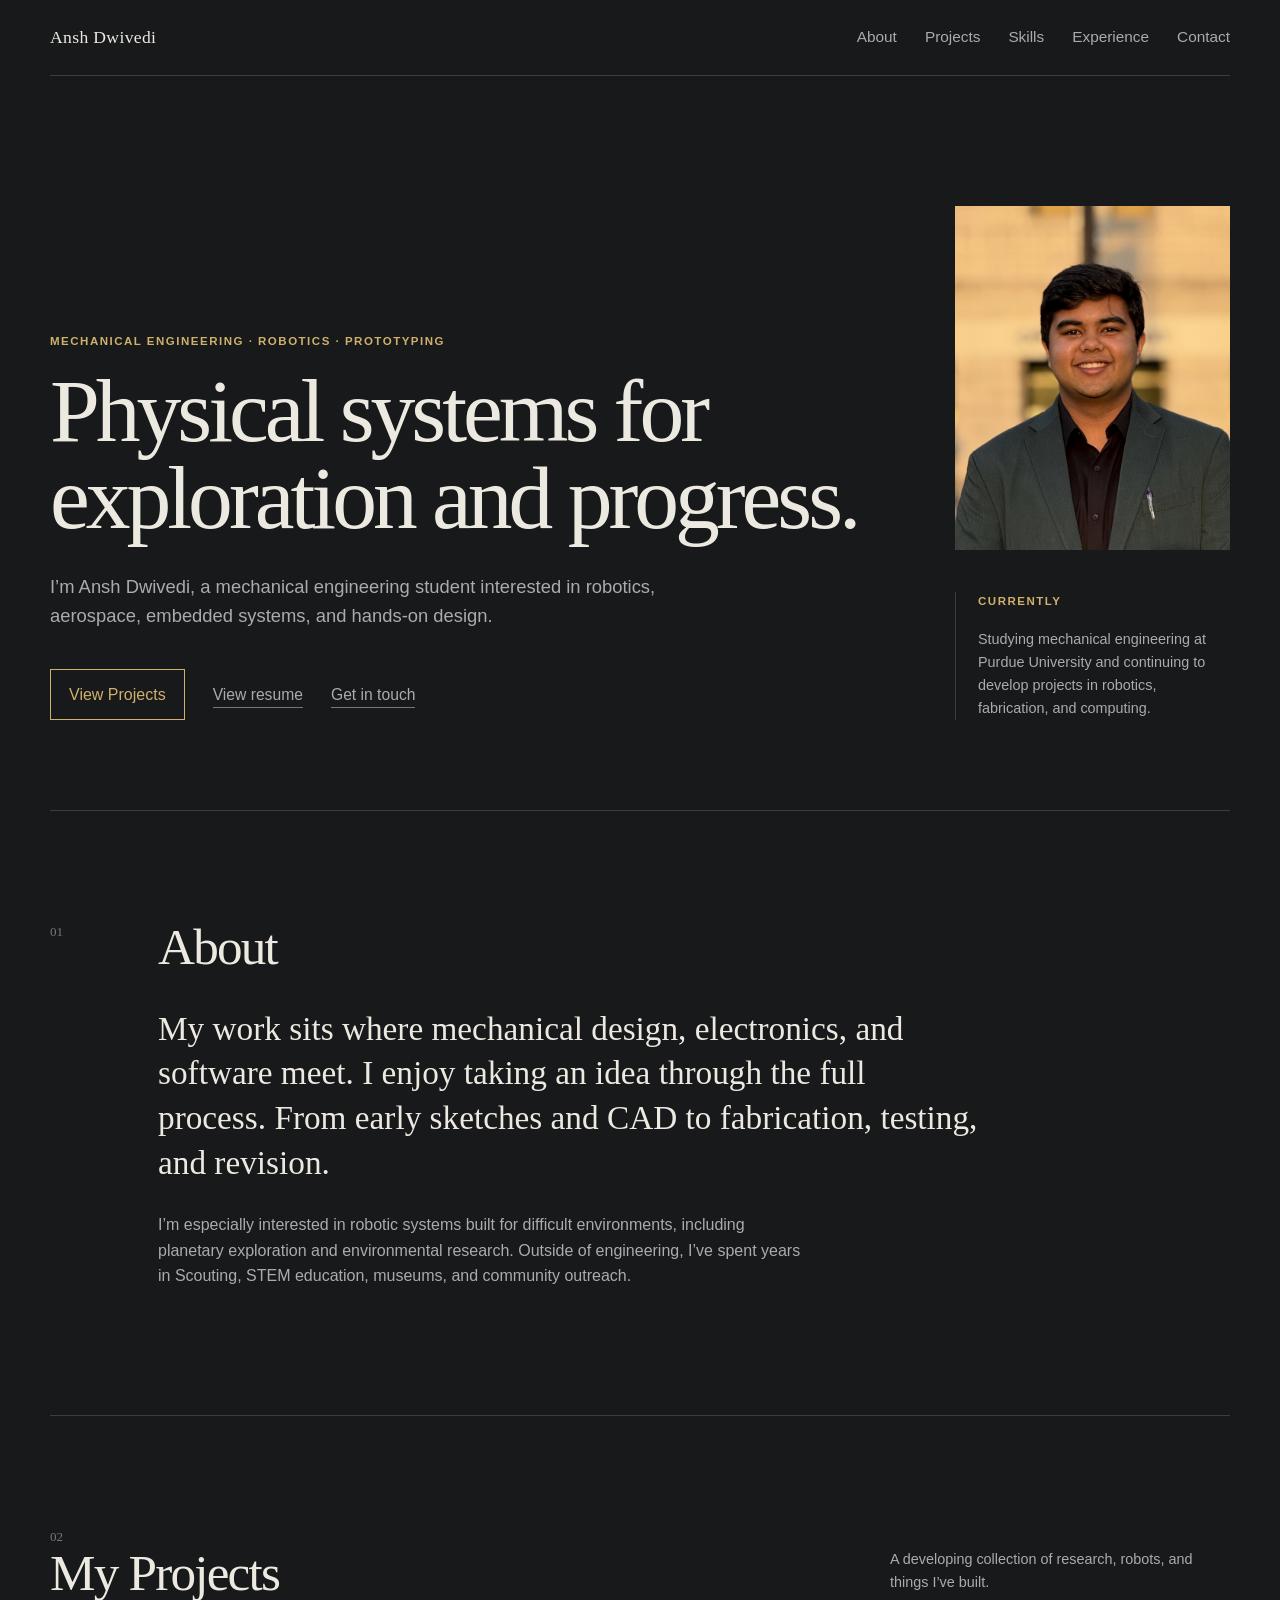
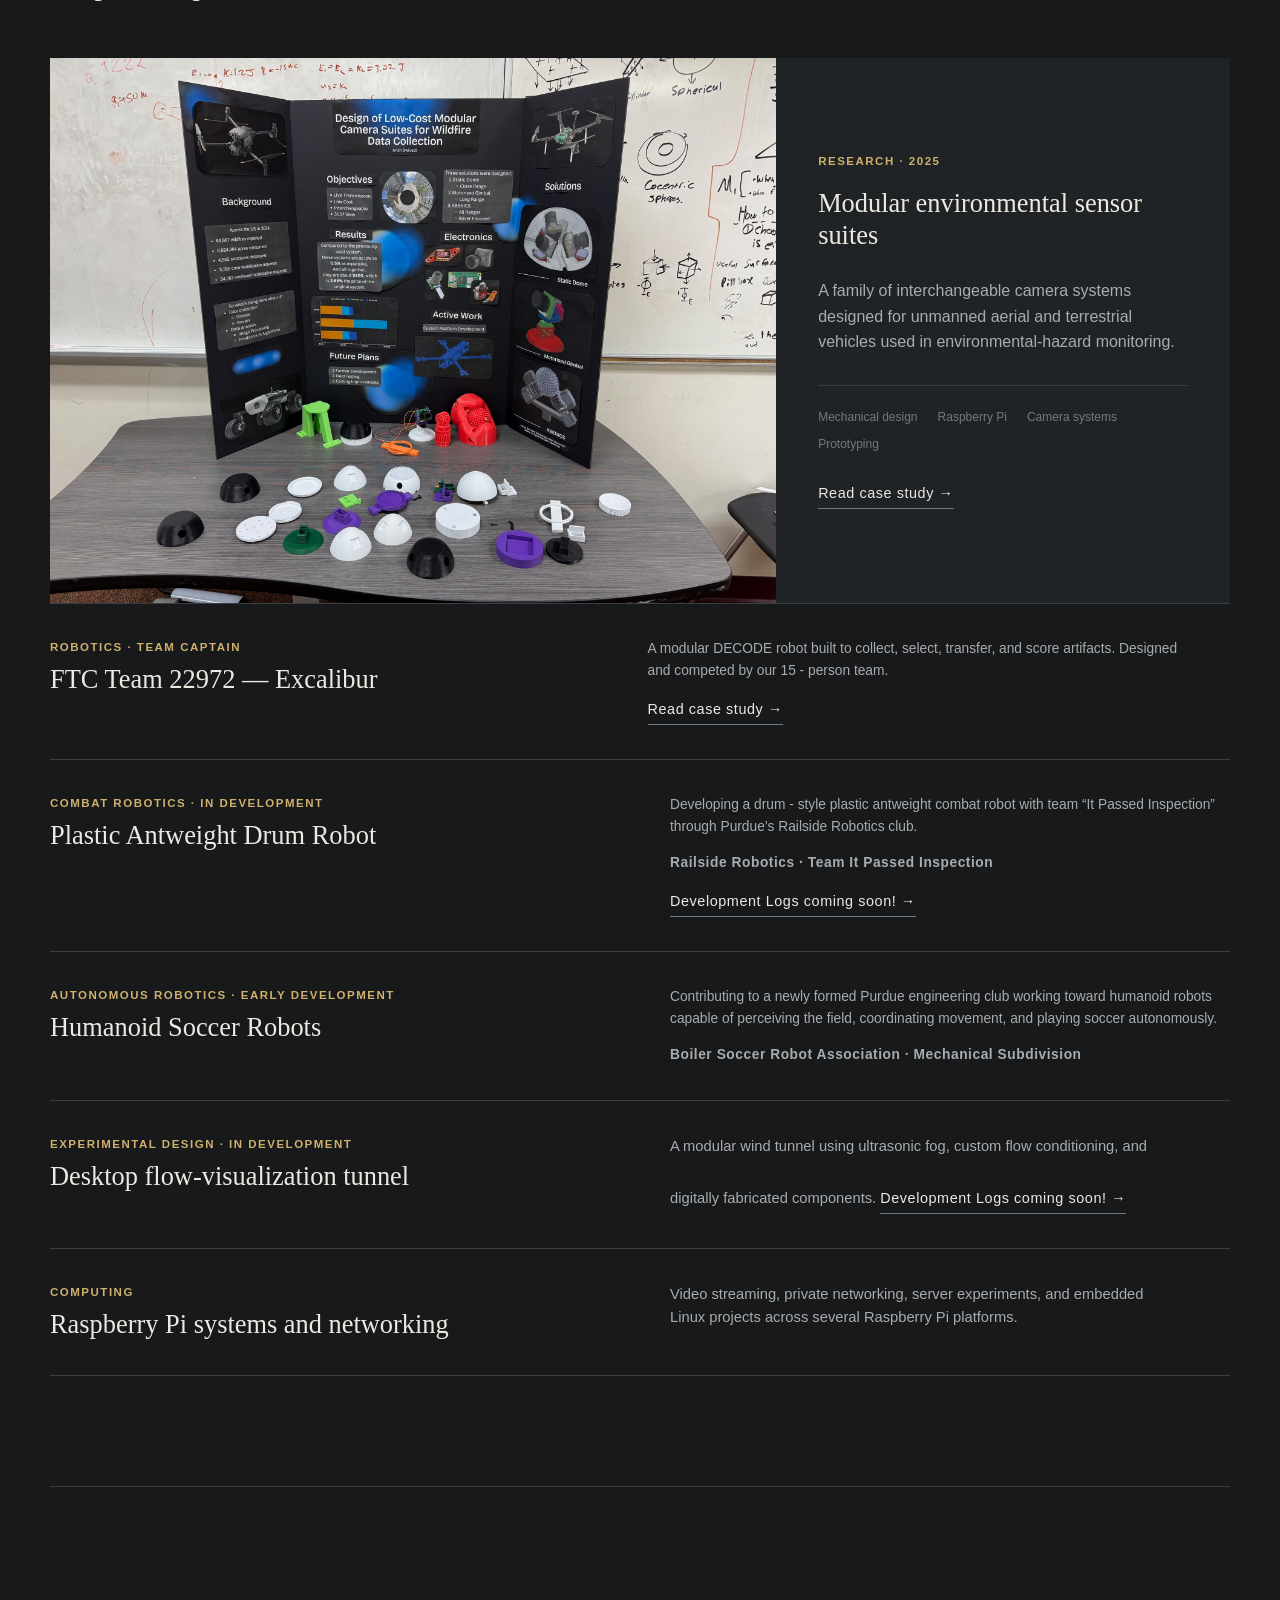
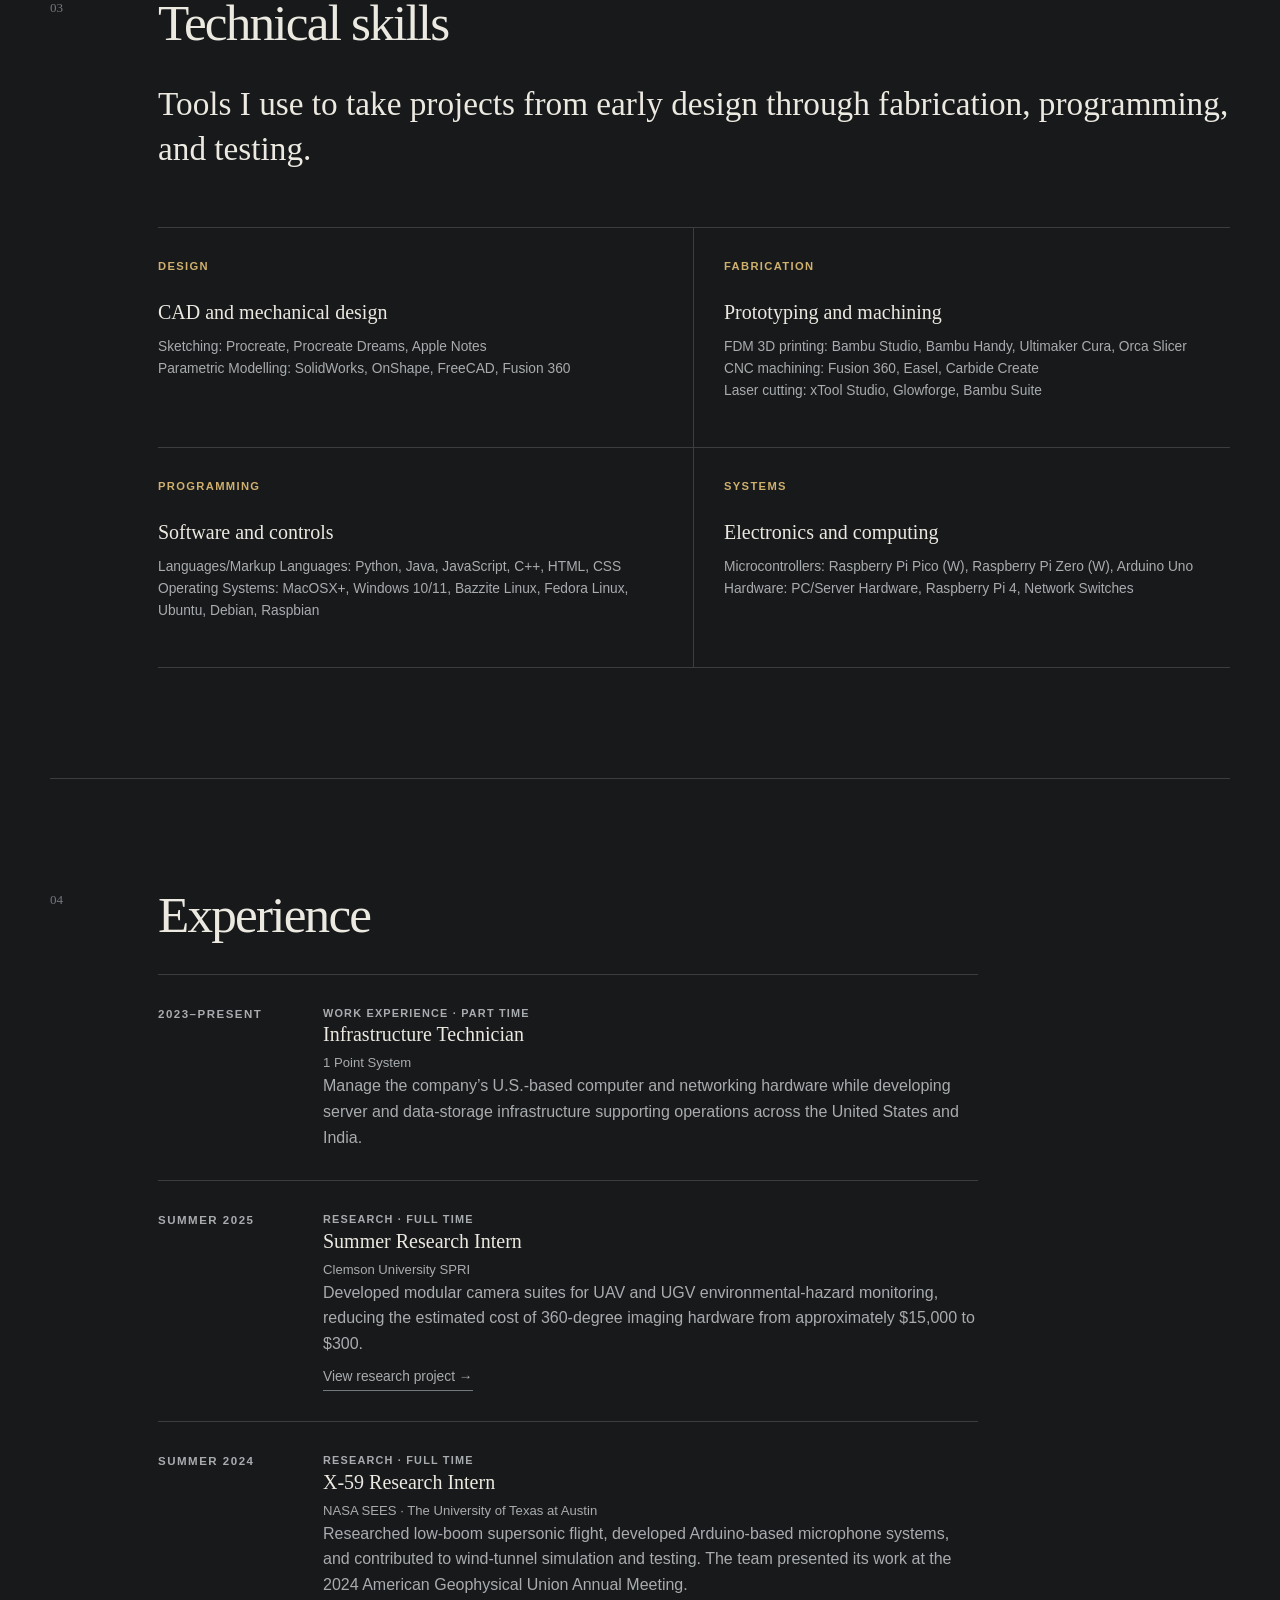
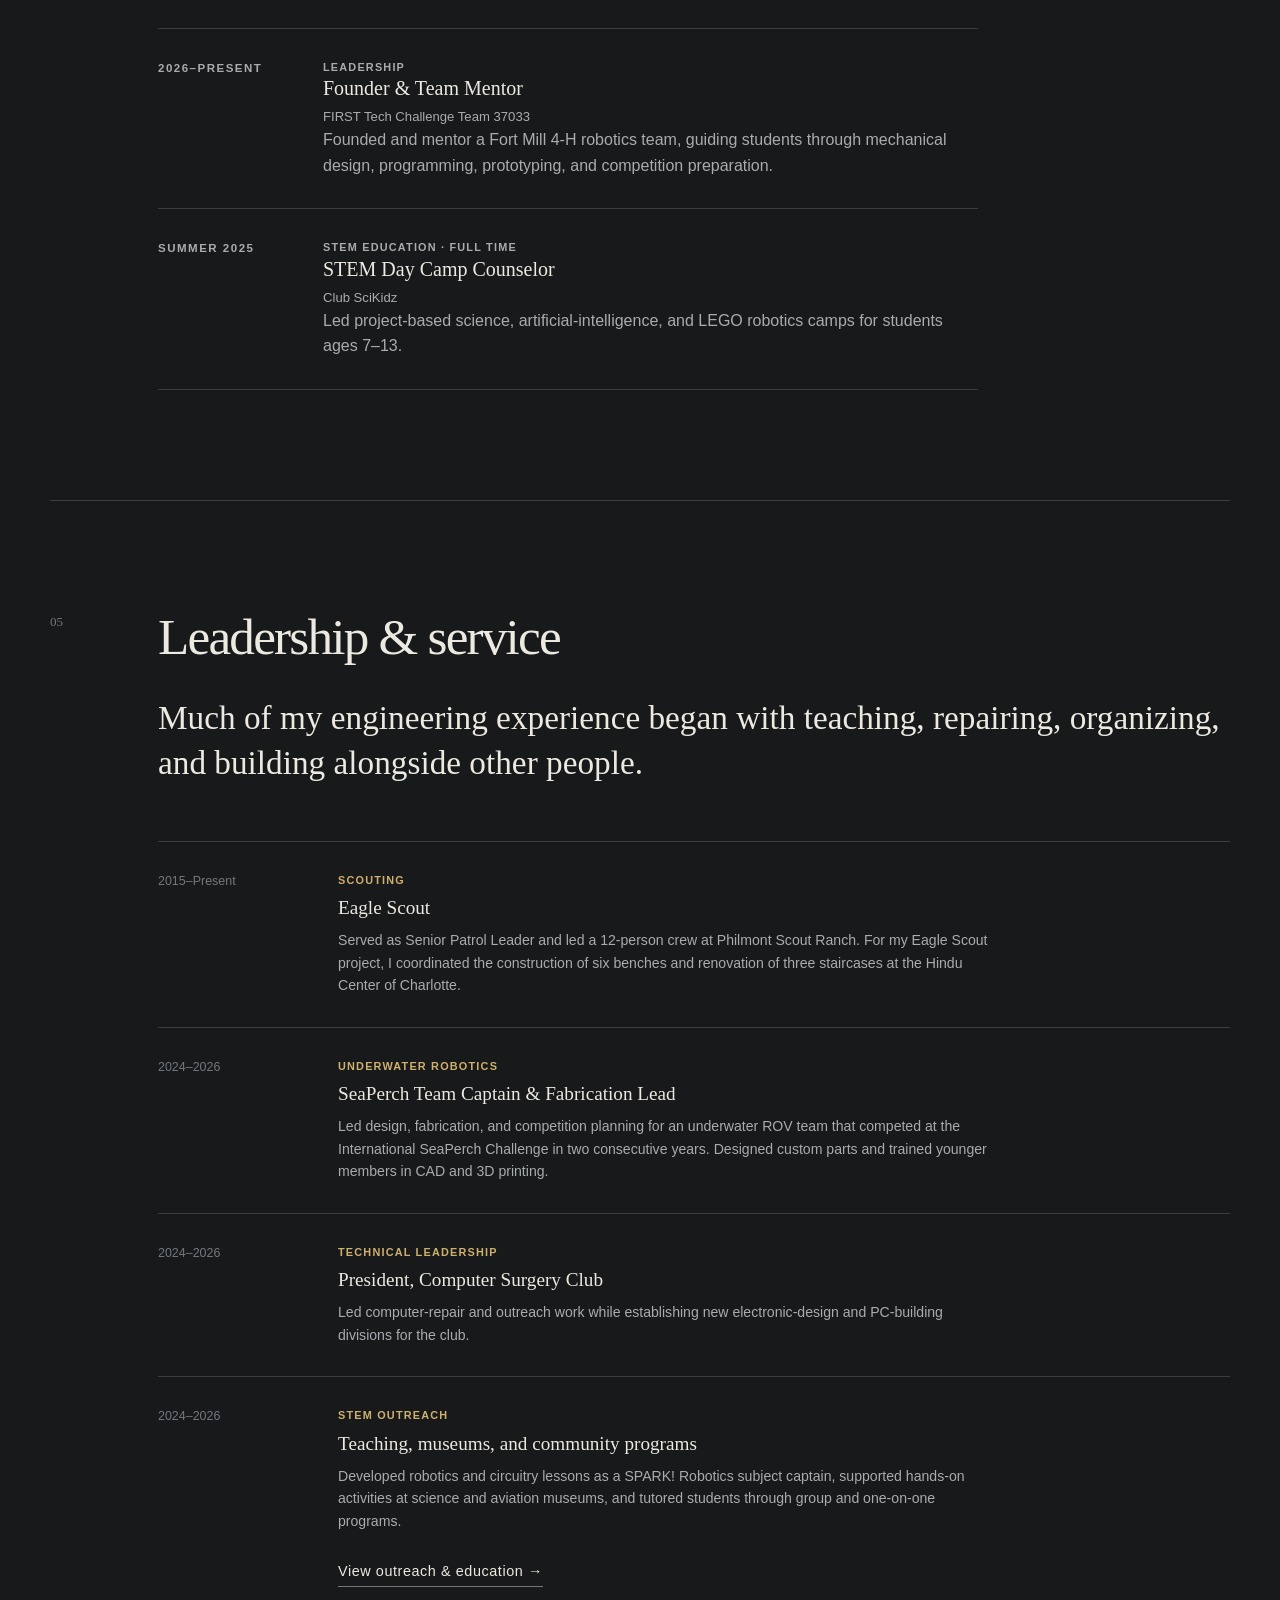
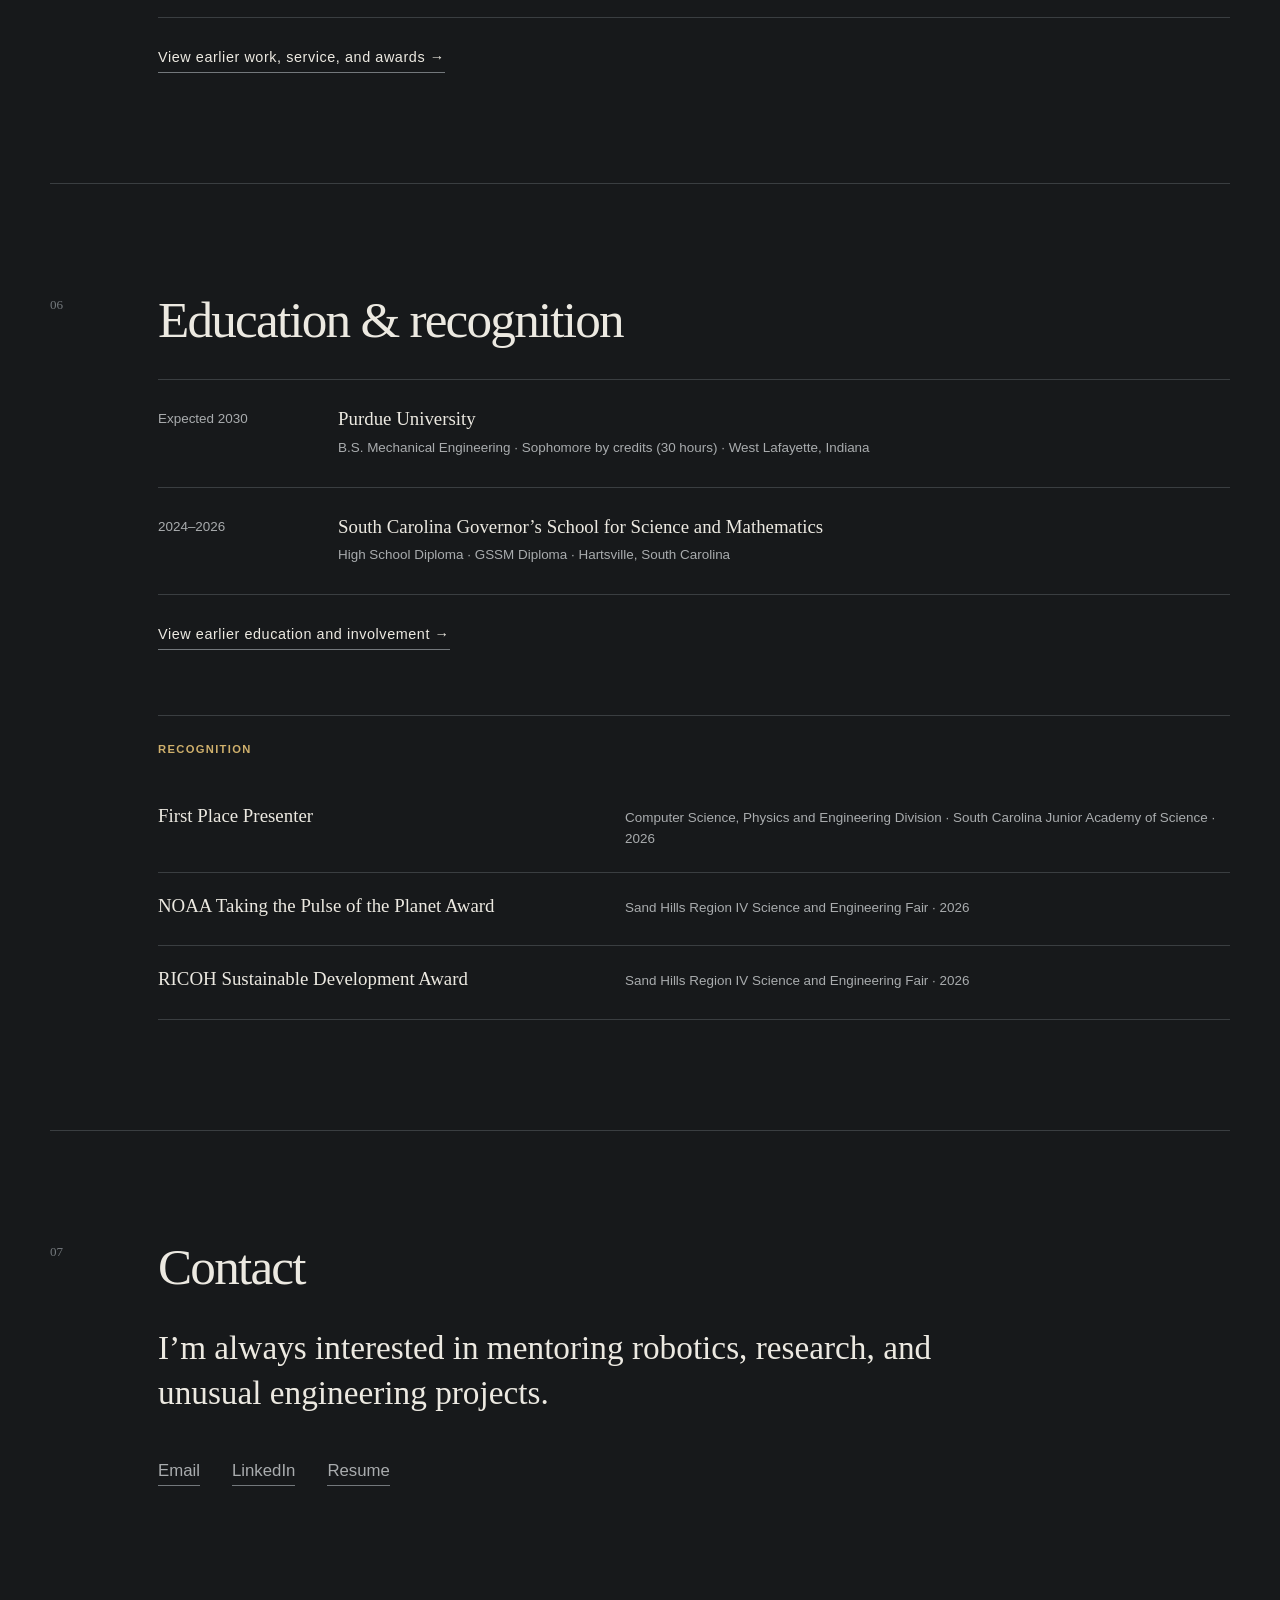
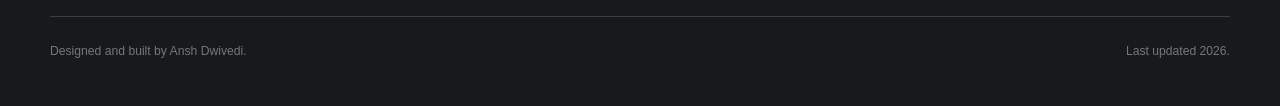
==== index.html @ de00c58b "main page cleaning up edits" ====
<!DOCTYPE html>
<html lang="en">
<head>
  <link rel="canonical" href="https://dwivedi.studio/">
  <meta charset="UTF-8">
  <meta name="viewport" content="width=device-width, initial-scale=1.0">

  <meta
    name="description"
    content="The engineering portfolio of Ansh Dwivedi, featuring work in robotics, aerospace, prototyping, and embedded systems."
  >

  <title>Ansh Dwivedi | Engineering Portfolio</title>
  <meta name="theme-color" content="#17191b">
<meta name="color-scheme" content="dark">

<link rel="icon" href="assets/icons/favicon.svg" type="image/svg+xml">

<meta property="og:type" content="website">
<meta property="og:title" content="Ansh Dwivedi | Engineering Portfolio">
<meta
  property="og:description"
  content="Mechanical engineering, robotics, research, and hands-on design."
>
<meta property="og:url" content="https://dwivedi.studio/">
<meta property="og:site_name" content="Ansh Dwivedi">
<meta name="twitter:card" content="summary_large_image">
<meta
  property="og:image"
  content="https://dwivedi.studio/assets/images/social-preview.jpg"
>
<meta property="og:image:type" content="image/jpeg">
<meta property="og:image:width" content="1200">
<meta property="og:image:height" content="630">
<meta
  property="og:image:alt"
  content="Ansh Dwivedi engineering portfolio"
>

<meta
  name="twitter:image"
  content="https://dwivedi.studio/assets/images/social-preview.jpg"
>

<meta name="twitter:card" content="summary_large_image">
<meta name="twitter:title" content="Ansh Dwivedi | Engineering Portfolio">
<meta
  name="twitter:description"
  content="Mechanical engineering, robotics, research, and hands-on design."
>

  <link rel="stylesheet" href="style.css">
</head>

<body>
  <header class="site-header">
    <a class="site-name" href="#top">Ansh Dwivedi</a>
<button
  class="menu-toggle"
  type="button"
  aria-expanded="false"
  aria-controls="site-navigation"
>
  <span>Menu</span>
  <span class="menu-symbol" aria-hidden="true">+</span>
</button>
    <nav id="site-navigation" aria-label="Main navigation">
      <a href="#about">About</a>
      <a href="#projects">Projects</a>
<a href="#skills">Skills</a>
<a href="#experience">Experience</a>
      <a href="#contact">Contact</a>
    </nav>
  </header>

  <main id="top">
    <section class="intro">
      <div class="intro-text">
        <p class="eyebrow">Mechanical engineering · Robotics · Prototyping</p>

        <h1>Physical systems for exploration and progress.</h1>

        <p class="intro-summary">
          I’m Ansh Dwivedi, a mechanical engineering student interested in
          robotics, aerospace, embedded systems, and hands-on design.
        </p>

        <div class="intro-links">
  <a class="primary-link" href="#projects">View Projects</a>

  <a
    class="text-link"
    href="assets/documents/Ansh-Dwivedi-Resume.pdf"
    target="_blank"
    rel="noopener noreferrer"
  >
    View resume
  </a>

  <a class="text-link" href="#contact">Get in touch</a>
</div>
</div>

      <div class="intro-side">
  <figure class="profile-photo">
    <img
      src="assets/images/profile-photo.jpg"
      alt="Portrait of Ansh Dwivedi"
    >
  </figure>

  <aside class="currently">
    <p class="section-label">Currently</p>
    <p>
      Studying mechanical engineering at Purdue University and continuing
      to develop projects in robotics, fabrication, and computing.
    </p>
  </aside>
</div>
    </section>

    <section class="about section" id="about">
      <p class="section-number">01</p>

      <div class="section-content">
        <h2>About</h2>

        <p class="large-copy">
          My work sits where mechanical design, electronics, and software meet.
          I enjoy taking an idea through the full process. From early sketches
          and CAD to fabrication, testing, and revision.
        </p>

        <p>
          I’m especially interested in robotic systems built for difficult
          environments, including planetary exploration and environmental
          research. Outside of engineering, I’ve spent years in Scouting,
          STEM education, museums, and community outreach.
        </p>
      </div>
    </section>

    <section class="projects section" id="projects">
      <div class="section-heading">
        <div>
          <p class="section-number">02</p>
          <h2>My Projects</h2>
        </div>

        <p>A developing collection of research, robots, and things I’ve built.</p>
      </div>

      <article class="project project-featured">
        <a
  class="project-image"
  href="projects/sensor-suite.html"
  aria-label="Read about the modular environmental sensor suites project"
>
  <img
    src="assets/images/sensor-suite/sensor-suite-cover.jpg"
    alt="Modular environmental camera systems developed for drone and rover platforms"
  >
</a>

        <div class="project-details">
          <p class="project-year">Research · 2025</p>
          <h3>
  <a class="project-title-link" href="projects/sensor-suite.html">
    Modular environmental sensor suites
  </a>
</h3>

          <p>
            A family of interchangeable camera systems designed for unmanned
            aerial and terrestrial vehicles used in environmental-hazard
            monitoring.
          </p>

          <ul class="project-tags" aria-label="Project disciplines">
            <li>Mechanical design</li>
            <li>Raspberry Pi</li>
            <li>Camera systems</li>
            <li>Prototyping</li>
          </ul>
          <a class="case-study-link" href="projects/sensor-suite.html">
  Read case study →
</a>
        </div>
      </article>

      <div class="project-list">
        <a class="project-row project-row-link" href="projects/ftc-excalibur.html">
  <div>
    <p class="project-year">Robotics · Team captain</p>
    <h3>FTC Team 22972 — Excalibur</h3>
  </div>

  <div class="project-row-summary">
  <p>
    A modular DECODE robot built to collect, select, transfer, and score
    artifacts. Designed and competed by our 15 - person team.
  </p>

  <span class="case-study-link">Read case study →</span>
</div>
</a>
<article class="project-row">
  <div>
    <p class="project-year">
      Combat robotics · In development
    </p>

    <h3>Plastic Antweight Drum Robot</h3>
  </div>

  <div class="project-row-summary">
    <p>
      Developing a drum - style plastic antweight combat robot with team
      “It Passed Inspection” through Purdue’s Railside Robotics club.
    </p>

    <p class="project-affiliation">
      Railside Robotics · Team It Passed Inspection
    </p>
    <a class="case-study-link" href="404.html">
  Development Logs coming soon! →
</a>
  </div>
</article>

<article class="project-row">
  <div>
    <p class="project-year">
      Autonomous robotics · Early development
    </p>

    <h3>Humanoid Soccer Robots</h3>
  </div>

  <div class="project-row-summary">
    <p>
      Contributing to a newly formed Purdue engineering club working toward
      humanoid robots capable of perceiving the field, coordinating movement,
      and playing soccer autonomously.
    </p>

    <p class="project-affiliation">
      Boiler Soccer Robot Association · Mechanical Subdivision
    </p>
  </div>
</article>

        <article class="project-row">
          <div>
            <p class="project-year">Experimental design · In development</p>
            <h3>Desktop flow-visualization tunnel</h3>
          </div>

          <p>
            A modular wind tunnel using ultrasonic fog, custom flow
            conditioning, and digitally fabricated components.
            <a class="case-study-link" href="404.html">
  Development Logs coming soon! →
</a>
          </p>
          
          
        </article>

        <article class="project-row">
          <div>
            <p class="project-year">Computing</p>
            <h3>Raspberry Pi systems and networking</h3>
          </div>

          <p>
            Video streaming, private networking, server experiments, and
            embedded Linux projects across several Raspberry Pi platforms.
          </p>
        </article>
      </div>
    </section>
<section class="skills section" id="skills">
  <p class="section-number">03</p>

  <div class="section-content">
    <h2>Technical skills</h2>

    <p class="large-copy">
      Tools I use to take projects from early design through fabrication,
      programming, and testing.
    </p>

    <div class="skills-grid">
      <article>
        <p class="skill-category">Design</p>
        <h3>CAD and mechanical design</h3>
        <p>Sketching: Procreate, Procreate Dreams, Apple Notes <br>Parametric Modelling: SolidWorks, OnShape, FreeCAD, Fusion 360</p>
      </article>

      <article>
        <p class="skill-category">Fabrication</p>
        <h3>Prototyping and machining</h3>
        <p>FDM 3D printing: Bambu Studio, Bambu Handy, Ultimaker Cura, Orca Slicer <br>
          CNC machining: Fusion 360, Easel, Carbide Create <br>
          Laser cutting: xTool Studio, Glowforge, Bambu Suite </p>
      </article>

      <article>
        <p class="skill-category">Programming</p>
        <h3>Software and controls</h3>
        <p>Languages/Markup Languages: Python, Java, JavaScript, C++, HTML, CSS <br>
           Operating Systems: MacOSX+, Windows 10/11, Bazzite Linux, Fedora Linux, Ubuntu, Debian, Raspbian</p>
      </article>

      <article>
        <p class="skill-category">Systems</p>
        <h3>Electronics and computing</h3>
        <p>Microcontrollers: Raspberry Pi Pico (W), Raspberry Pi Zero (W), Arduino Uno <br> 
          Hardware: PC/Server Hardware, Raspberry Pi 4, Network Switches <br> </p>
      </article>
    </div>
  </div>
</section>
    <section class="experience section" id="experience">
  <p class="section-number">04</p>

  <div class="section-content">
    <h2>Experience</h2>

    <div class="experience-entry">
      <p class="experience-date">2023–Present</p>

      <div>
        <p class="experience-type">Work experience · Part Time</p>
        <h3>Infrastructure Technician</h3>
        <p class="experience-organization">1 Point System</p>

        <p>
          Manage the company’s U.S.-based computer and networking hardware
          while developing server and data-storage infrastructure supporting
          operations across the United States and India.
        </p>
      </div>
    </div>

    <div class="experience-entry">
      <p class="experience-date">Summer 2025</p>

      <div>
        <p class="experience-type">Research · Full Time</p>
        <h3>Summer Research Intern</h3>
        <p class="experience-organization">Clemson University SPRI</p>

        <p>
          Developed modular camera suites for UAV and UGV environmental-hazard
          monitoring, reducing the estimated cost of 360-degree imaging
          hardware from approximately $15,000 to $300.
        </p>

        <a class="inline-project-link" href="projects/sensor-suite.html">
          View research project →
        </a>
      </div>
    </div>

    <div class="experience-entry">
      <p class="experience-date">Summer 2024</p>

      <div>
        <p class="experience-type">Research · Full Time</p>
        <h3>X-59 Research Intern</h3>
        <p class="experience-organization">
          NASA SEES · The University of Texas at Austin
        </p>

        <p>
          Researched low-boom supersonic flight, developed Arduino-based
          microphone systems, and contributed to wind-tunnel simulation and
          testing. The team presented its work at the 2024 American
          Geophysical Union Annual Meeting.
        </p>
      </div>
    </div>

    <div class="experience-entry">
      <p class="experience-date">2026–Present</p>

      <div>
        <p class="experience-type">Leadership</p>
        <h3>Founder & Team Mentor</h3>
        <p class="experience-organization">FIRST Tech Challenge Team 37033</p>

        <p>
          Founded and mentor a Fort Mill 4-H robotics team, guiding students
          through mechanical design, programming, prototyping, and competition
          preparation.
        </p>
      </div>
    </div>

    <div class="experience-entry">
      <p class="experience-date">Summer 2025</p>

      <div>
        <p class="experience-type">STEM education · Full Time</p>
        <h3>STEM Day Camp Counselor</h3>
        <p class="experience-organization">Club SciKidz</p>

        <p>
          Led project-based science, artificial-intelligence, and LEGO robotics
          camps for students ages 7–13.
        </p>
      </div>
    </div>
  </div>
</section>

<section class="leadership section" id="leadership">
  <p class="section-number">05</p>

  <div class="section-content">
    <h2>Leadership & service</h2>

    <p class="large-copy">
      Much of my engineering experience began with teaching, repairing,
      organizing, and building alongside other people.
    </p>

    <div class="leadership-list">
      <article>
        <p class="leadership-date">2015–Present</p>

        <div>
          <p class="experience-type">Scouting</p>
          <h3>Eagle Scout</h3>

          <p>
            Served as Senior Patrol Leader and led a 12-person crew at Philmont
            Scout Ranch. For my Eagle Scout project, I coordinated the
            construction of six benches and renovation of three staircases at
            the Hindu Center of Charlotte.
          </p>
        </div>
      </article>

      <article>
        <p class="leadership-date">2024–2026</p>

        <div>
          <p class="experience-type">Underwater robotics</p>
          <h3>SeaPerch Team Captain & Fabrication Lead</h3>

          <p>
            Led design, fabrication, and competition planning for an underwater
            ROV team that competed at the International SeaPerch Challenge in
            two consecutive years. Designed custom parts and trained younger
            members in CAD and 3D printing.
          </p>
        </div>
      </article>

      <article>
        <p class="leadership-date">2024–2026</p>

        <div>
          <p class="experience-type">Technical leadership</p>
          <h3>President, Computer Surgery Club</h3>

          <p>
            Led computer-repair and outreach work while establishing new
            electronic-design and PC-building divisions for the club.
          </p>
        </div>
      </article>

      <article>
        <p class="leadership-date">2024–2026</p>

        <div>
          <p class="experience-type">STEM outreach</p>
          <h3>Teaching, museums, and community programs</h3>

          <p>
            Developed robotics and circuitry lessons as a SPARK! Robotics
            subject captain, supported hands-on activities at science and
            aviation museums, and tutored students through group and
            one-on-one programs.<br>
            <a class="case-study-link" href="stem-outreach.html">
  View outreach & education →
</a>
          </p>
          
        </div>
        
      </article>
    </div>
    <a class="case-study-link" href="earlier-work.html">
  View earlier work, service, and awards →
</a>
  </div>
</section>

<section class="recognition section" id="recognition">
  <p class="section-number">06</p>

  <div class="section-content">
    <h2>Education & recognition</h2>

    <div class="education-list">
      <article>
        <p class="education-date">Expected 2030</p>
        <div>
          <h3>Purdue University</h3>
          <p>B.S. Mechanical Engineering · Sophomore by credits (30 hours) · West Lafayette, Indiana</p>
        </div>
      </article>

      <article>
        <p class="education-date">2024–2026</p>
        <div>
          <h3>South Carolina Governor’s School for Science and Mathematics</h3>
          <p>High School Diploma · GSSM Diploma · Hartsville, South Carolina</p>
        </div>
        
      </article>
      <a class="case-study-link" href="earlier-work.html">
  View earlier education and involvement →
</a>
    </div>

    <div class="recognition-list">
      <p class="skill-category">Recognition</p>

      <article>
        <h3>First Place Presenter</h3>
        <p>
          Computer Science, Physics and Engineering Division · South Carolina
          Junior Academy of Science · 2026
        </p>
      </article>

      <article>
        <h3>NOAA Taking the Pulse of the Planet Award</h3>
        <p>Sand Hills Region IV Science and Engineering Fair · 2026</p>
      </article>

      <article>
        <h3>RICOH Sustainable Development Award</h3>
        <p>Sand Hills Region IV Science and Engineering Fair · 2026</p>
      </article>
    </div>
  </div>
</section>

    <section class="contact section" id="contact">
      <p class="section-number">07</p>

      <div class="section-content">
        <h2>Contact</h2>

        <p class="large-copy">
          I’m always interested in mentoring robotics, research, and unusual
          engineering projects. 
        </p>

        <div class="contact-links">
  <a
    href="mailto:ansh@dwivedi.studio.com"
    aria-label="Email Ansh Dwivedi"
  >
    Email
  </a>

  <a
    href="https://www.linkedin.com/in/ansh-dwivedi-648472320/"
    target="_blank"
    rel="noopener noreferrer"
  >
    LinkedIn
  </a>

<!--<a
    href="https://github.com/AshStormcrow"
    target="_blank"
    rel="noopener noreferrer"
  >
    GitHub
  </a>-->

  <a
    href="assets/documents/Ansh-Dwivedi-Resume.pdf"
    target="_blank"
    rel="noopener noreferrer"
  >
    Resume
  </a>
</div>
      </div>
    </section>
  </main>

  <footer>
    <p>Designed and built by Ansh Dwivedi.</p>
    <p>Last updated 2026.</p>
  </footer>
  <script src="script.js"></script>
</body>
</html>
---- style.css ----
:root {
  --background: #17191b;
  --surface: #202326;
  --surface-light: #292d30;
  --text: #ece9e1;
  --muted: #a9acae;
  --faint: #73787c;
  --border: #3a3e41;
  --accent: #cfb06c;
  --page-width: 1180px;
}

* {
  box-sizing: border-box;
}

html {
  scroll-behavior: smooth;
}

body {
  margin: 0;
  background: var(--background);
  color: var(--text);
  font-family: Arial, Helvetica, sans-serif;
  font-size: 16px;
  line-height: 1.6;
}

a {
  color: inherit;
  text-decoration: none;
}

a:focus-visible {
  outline: 2px solid var(--accent);
  outline-offset: 5px;
}

.site-header {
  width: min(calc(100% - 48px), var(--page-width));
  min-height: 76px;
  margin: 0 auto;
  border-bottom: 1px solid var(--border);
  display: flex;
  align-items: center;
  justify-content: space-between;
}

.site-name {
  font-family: Georgia, "Times New Roman", serif;
  font-size: 1.1rem;
  letter-spacing: 0.02em;
}

.site-header nav {
  display: flex;
  gap: 28px;
}

.site-header nav a {
  color: var(--muted);
  font-size: 0.88rem;
}

.site-header nav a:hover {
  color: var(--text);
}

main,
footer {
  width: min(calc(100% - 48px), var(--page-width));
  margin-inline: auto;
}

.intro {
  min-height: 670px;
  padding: 130px 0 90px;
  display: grid;
  grid-template-columns: minmax(0, 3fr) minmax(240px, 1fr);
  align-items: end;
  gap: 80px;
}

.eyebrow,
.section-label,
.project-year,
.experience-date {
  margin: 0 0 18px;
  color: var(--accent);
  font-size: 0.72rem;
  font-weight: 700;
  letter-spacing: 0.13em;
  text-transform: uppercase;
}

h1,
h2,
h3,
p {
  margin-top: 0;
}

h1 {
  max-width: 820px;
  margin-bottom: 30px;
  font-family: Georgia, "Times New Roman", serif;
  font-size: clamp(3.4rem, 7vw, 6.7rem);
  font-weight: 400;
  letter-spacing: -0.045em;
  line-height: 0.97;
}

h2 {
  margin-bottom: 34px;
  font-family: Georgia, "Times New Roman", serif;
  font-size: clamp(2.2rem, 4vw, 3.8rem);
  font-weight: 400;
  letter-spacing: -0.035em;
  line-height: 1;
}

h3 {
  font-family: Georgia, "Times New Roman", serif;
  font-size: 1.65rem;
  font-weight: 400;
  line-height: 1.2;
}

.intro-summary {
  max-width: 610px;
  color: var(--muted);
  font-size: 1.15rem;
}

.intro-links {
  margin-top: 38px;
  display: flex;
  align-items: center;
  gap: 28px;
}

.primary-link {
  padding: 12px 18px;
  border: 1px solid var(--accent);
  color: var(--accent);
  font-size: 0.9rem;
}

.primary-link:hover {
  background: var(--accent);
  color: var(--background);
}

.text-link {
  border-bottom: 1px solid var(--faint);
  color: var(--muted);
  font-size: 0.9rem;
}

.text-link:hover {
  color: var(--text);
  border-color: var(--text);
}

.currently {
  padding-left: 22px;
  border-left: 1px solid var(--border);
  color: var(--muted);
  font-size: 0.9rem;
}

.currently p:last-child {
  margin-bottom: 0;
}

.section {
  padding: 110px 0;
  border-top: 1px solid var(--border);
}

.about,
.experience,
.contact {
  display: grid;
  grid-template-columns: 1fr 3fr;
  gap: 40px;
}

.section-number {
  color: var(--faint);
  font-family: Georgia, "Times New Roman", serif;
  font-size: 0.82rem;
}

.section-content {
  max-width: 820px;
}

.section-content > p:not(.large-copy) {
  max-width: 650px;
  color: var(--muted);
}

.large-copy {
  margin-bottom: 26px;
  font-family: Georgia, "Times New Roman", serif;
  font-size: clamp(1.5rem, 2.6vw, 2.15rem);
  line-height: 1.35;
}

.section-heading {
  margin-bottom: 60px;
  display: flex;
  justify-content: space-between;
  align-items: end;
  gap: 40px;
}

.section-heading h2,
.section-heading .section-number {
  margin-bottom: 0;
}

.section-heading > p {
  max-width: 340px;
  margin-bottom: 4px;
  color: var(--muted);
  font-size: 0.9rem;
}

.project-featured {
  display: grid;
  grid-template-columns: 1.6fr 1fr;
  background: var(--surface);
}

.project-image {
  min-height: 470px;
}

.placeholder-image {
  background:
    linear-gradient(135deg, transparent 49.8%, #393d40 50%, transparent 50.2%),
    #262a2d;
  display: grid;
  place-items: center;
}

.placeholder-image span {
  color: var(--faint);
  font-size: 0.75rem;
  letter-spacing: 0.08em;
  text-transform: uppercase;
}

.project-details {
  padding: 52px 42px;
  align-self: center;
}

.project-details > p:not(.project-year) {
  color: var(--muted);
}

.project-tags {
  margin: 30px 0 0;
  padding: 22px 0 0;
  border-top: 1px solid var(--border);
  display: flex;
  flex-wrap: wrap;
  gap: 8px 20px;
  list-style: none;
}

.project-affiliation {
  margin-top: 14px;
  color: var(--faint);
  font-size: 0.74rem;
  letter-spacing: 0.04em;
  font-weight: 700;
}

.project-tags li {
  color: var(--faint);
  font-size: 0.75rem;
}

.project-list {
  border-top: 1px solid var(--border);
}

.project-row {
  padding: 34px 0;
  border-bottom: 1px solid var(--border);
  display: grid;
  grid-template-columns: 1fr 1fr;
  gap: 60px;
}

.project-row h3,
.project-row p {
  margin-bottom: 0;
}

.project-row > p {
  max-width: 480px;
  color: var(--muted);
  font-size: 0.92rem;
}

.project-row .project-year {
  margin-bottom: 8px;
}

.experience-entry {
  padding: 30px 0;
  border-top: 1px solid var(--border);
  display: grid;
  grid-template-columns: 140px 1fr;
  gap: 25px;
}

.experience-entry:last-child {
  border-bottom: 1px solid var(--border);
}

.experience-entry h3 {
  margin-bottom: 8px;
  font-size: 1.25rem;
}

.experience-entry p {
  color: var(--muted);
}

.experience-entry div p {
  margin-bottom: 0;
}

.contact {
  padding-bottom: 130px;
}

.contact-links {
  margin-top: 42px;
  display: flex;
  flex-wrap: wrap;
  gap: 18px 32px;
}

.other-page-link {
  display: inline-block;
  margin-top: 28px;
  padding-bottom: 3px;
  border-bottom: 1px solid var(--faint);
  color: var(--text);
  font-size: 48px;
  letter-spacing: 0.04em;
}

.contact-links a {
  border-bottom: 1px solid var(--faint);
  color: var(--muted);
}

.contact-links a:hover {
  color: var(--accent);
  border-color: var(--accent);
}

footer {
  padding: 25px 0 45px;
  border-top: 1px solid var(--border);
  display: flex;
  justify-content: space-between;
  color: var(--faint);
  font-size: 0.76rem;
}

footer p {
  margin: 0;
}

@media (max-width: 800px) {
  .site-header {
    min-height: auto;
    padding: 22px 0;
    align-items: flex-start;
  }

  .site-header nav {
    gap: 12px;
    flex-direction: column;
    text-align: right;
  }

  .intro {
    min-height: auto;
    padding: 90px 0 70px;
    grid-template-columns: 1fr;
    gap: 55px;
  }

  h1 {
    font-size: clamp(3.1rem, 14vw, 5.2rem);
  }

  .section {
    padding: 80px 0;
  }

  .about,
  .experience,
  .contact {
    grid-template-columns: 1fr;
    gap: 10px;
  }

  .section-heading {
    align-items: flex-start;
    flex-direction: column;
  }

  .project-featured {
    grid-template-columns: 1fr;
  }

  .project-image {
    min-height: 320px;
  }

  .project-details {
    padding: 38px 26px;
  }

  .project-row {
    grid-template-columns: 1fr;
    gap: 16px;
  }

  .experience-entry {
    grid-template-columns: 1fr;
    gap: 4px;
  }
}

@media (max-width: 520px) {
  .site-header,
  main,
  footer {
    width: min(calc(100% - 32px), var(--page-width));
  }

  .site-name {
    max-width: 80px;
  }

  .intro-links {
    align-items: flex-start;
    flex-direction: column;
  }

  footer {
    gap: 12px;
    flex-direction: column;
  }
}

/* Detailed project pages */

.project-page {
  padding-top: 70px;
}

.back-link {
  display: inline-block;
  margin-bottom: 90px;
  color: var(--muted);
  font-size: 0.82rem;
}

.back-link:hover {
  color: var(--accent);
}

.project-hero {
  max-width: 990px;
  margin-bottom: 80px;
}

.project-hero h1 {
  max-width: 980px;
  font-size: clamp(3.2rem, 6.7vw, 6.4rem);
}

.project-introduction {
  max-width: 750px;
  margin-bottom: 65px;
  color: var(--muted);
  font-size: 1.25rem;
}

.project-facts {
  margin: 0;
  padding: 24px 0;
  border-top: 1px solid var(--border);
  border-bottom: 1px solid var(--border);
  display: grid;
  grid-template-columns: repeat(4, 1fr);
  gap: 30px;
}

.project-facts div {
  margin: 0;
}

.project-facts dt {
  margin-bottom: 7px;
  color: var(--accent);
  font-size: 0.68rem;
  font-weight: 700;
  letter-spacing: 0.11em;
  text-transform: uppercase;
}

.project-facts dd {
  margin: 0;
  color: var(--muted);
  font-size: 0.85rem;
  line-height: 1.45;
}

figure {
  margin: 0;
}

figure img {
  width: 100%;
  display: block;
}

figcaption {
  margin-top: 12px;
  color: var(--faint);
  font-size: 0.75rem;
  line-height: 1.5;
}

.project-cover {
  margin-bottom: 120px;
}

.project-cover img {
  width: 100%;
  max-height: 720px;
  object-fit: cover;
  background: var(--surface);
}

.case-study-section {
  padding: 110px 0;
  border-top: 1px solid var(--border);
}

.project-overview,
.results-section {
  display: grid;
  grid-template-columns: 1fr 3fr;
  gap: 40px;
}

.case-study-copy {
  max-width: 780px;
}

.case-study-copy > p:not(.large-copy) {
  max-width: 660px;
  color: var(--muted);
}

.concept-heading {
  margin-bottom: 55px;
  display: grid;
  grid-template-columns: 1fr 3fr;
  gap: 40px;
}

.concept-heading .section-number,
.concept-heading .eyebrow,
.concept-heading h2 {
  margin-bottom: 0;
}

.concept-heading .eyebrow {
  margin-bottom: 10px;
}

.case-study-grid {
  display: grid;
  grid-template-columns: 1.7fr 1fr;
  align-items: start;
  gap: 65px;
}

.case-study-grid figure img,
.image-pair figure img {
  background: var(--surface);
  object-fit: contain;
}

.case-study-grid figure img {
  max-height: 650px;
}

.image-pair {
  display: grid;
  grid-template-columns: 1fr 1fr;
  align-items: start;
  gap: 24px;
}

.image-pair figure img {
  height: 460px;
}

.offset-copy {
  margin-top: 65px;
  margin-left: 25%;
}

.project-footer-nav {
  padding: 35px 0 100px;
  border-top: 1px solid var(--border);
  display: flex;
  justify-content: space-between;
  color: var(--muted);
  font-size: 0.82rem;
}

.project-footer-nav a:hover {
  color: var(--accent);
}

/* Homepage project image and link */

.project-image {
  overflow: hidden;
}

.project-image img {
  width: 100%;
  height: 100%;
  min-height: 470px;
  display: block;
  object-fit: cover;
  transition: transform 300ms ease;
}

.project-image:hover img {
  transform: scale(1.015);
}

.project-title-link:hover {
  color: var(--accent);
}

@media (max-width: 800px) {
  .project-page {
    padding-top: 45px;
  }

  .back-link {
    margin-bottom: 65px;
  }

  .project-hero {
    margin-bottom: 55px;
  }

  .project-facts {
    grid-template-columns: 1fr 1fr;
  }

  .project-cover {
    margin-bottom: 80px;
  }

  .case-study-section {
    padding: 80px 0;
  }

  .project-overview,
  .results-section,
  .concept-heading,
  .case-study-grid {
    grid-template-columns: 1fr;
  }

  .concept-heading,
  .case-study-grid {
    gap: 25px;
  }

  .image-pair {
    grid-template-columns: 1fr;
    gap: 45px;
  }

  .image-pair figure img {
    height: auto;
    max-height: 500px;
  }

  .offset-copy {
    margin: 55px 0 0;
  }

  .project-footer-nav {
    gap: 25px;
    flex-direction: column;
  }
}

@media (max-width: 520px) {
  .project-facts {
    grid-template-columns: 1fr;
  }
}

/* FTC Excalibur case study */

.ftc-cover img {
  height: min(68vw, 720px);
  object-fit: cover;
  object-position: center 55%;
}

.wide-figure {
  margin-bottom: 65px;
}

.wide-figure img {
  max-height: 720px;
  background: var(--surface);
  object-fit: contain;
}

.mechanism-list {
  border-top: 1px solid var(--border);
  display: grid;
  grid-template-columns: repeat(3, 1fr);
}

.mechanism-list article {
  min-height: 235px;
  padding: 30px 28px 30px 0;
  border-bottom: 1px solid var(--border);
}

.mechanism-list article:not(:nth-child(3n + 1)) {
  padding-left: 28px;
  border-left: 1px solid var(--border);
}

.mechanism-number {
  margin-bottom: 30px;
  color: var(--faint);
  font-family: Georgia, "Times New Roman", serif;
  font-size: 0.75rem;
}

.mechanism-list h3 {
  margin-bottom: 10px;
  font-size: 1.3rem;
}

.mechanism-list article > p:last-child {
  max-width: 290px;
  margin-bottom: 0;
  color: var(--muted);
  font-size: 0.86rem;
}

.team-figure img {
  width: 100%;
  height: min(58vw, 650px);
  object-fit: cover;
  object-position: center 45%;
}

.results-list {
  margin-top: 55px;
  border-top: 1px solid var(--border);
}

.results-list > div {
  padding: 25px 0;
  border-bottom: 1px solid var(--border);
  display: grid;
  grid-template-columns: 180px 1fr;
  align-items: baseline;
  gap: 30px;
}

.results-list p,
.results-list h3 {
  margin-bottom: 0;
}

.results-list h3 {
  font-size: 1.25rem;
}

/* Give CAD renders breathing room without altering their files */

.case-study-grid img[src*="spindex-ramp-cad"],
.image-pair img[src*="turret-cad"],
.image-pair img[src*="robot-cad"] {
  padding: 20px;
  background: #242628;
}

@media (max-width: 800px) {
  .mechanism-list {
    grid-template-columns: 1fr 1fr;
  }

  .mechanism-list article,
  .mechanism-list article:not(:nth-child(3n + 1)) {
    padding: 26px 22px 26px 0;
    border-left: 0;
  }

  .mechanism-list article:nth-child(even) {
    padding-left: 22px;
    border-left: 1px solid var(--border);
  }

  .team-figure img {
    height: min(75vw, 520px);
  }

  .results-list > div {
    grid-template-columns: 145px 1fr;
  }
}

@media (max-width: 520px) {
  .ftc-cover img {
    height: 420px;
  }

  .mechanism-list {
    grid-template-columns: 1fr;
  }

  .mechanism-list article,
  .mechanism-list article:not(:nth-child(3n + 1)),
  .mechanism-list article:nth-child(even) {
    min-height: auto;
    padding: 25px 0;
    border-left: 0;
  }

  .mechanism-number {
    margin-bottom: 16px;
  }

  .team-figure img {
    height: 380px;
  }

  .results-list > div {
    grid-template-columns: 1fr;
    gap: 4px;
  }
}

.project-row-link {
  position: relative;
  padding-right: 45px;
}



.project-row-link:hover h3,
.project-row-link:hover .case-study-link {
  color: var(--accent);
}

/* Skills and clearer project links */

.skills {
  display: grid;
  grid-template-columns: 1fr 3fr;
  gap: 40px;
}

.skills .section-content {
  max-width: none;
}

.skills-grid {
  margin-top: 55px;
  border-top: 1px solid var(--border);
  display: grid;
  grid-template-columns: 1fr 1fr;
}

.skills-grid article {
  min-height: 220px;
  padding: 30px;
  border-bottom: 1px solid var(--border);
}

.skills-grid article:nth-child(odd) {
  padding-left: 0;
  border-right: 1px solid var(--border);
}

.skill-category {
  margin-bottom: 24px;
  color: var(--accent);
  font-size: 0.7rem;
  font-weight: 700;
  letter-spacing: 0.12em;
  text-transform: uppercase;
}

.skills-grid h3 {
  margin-bottom: 12px;
  font-size: 1.25rem;
}

.skills-grid article > p:last-child,
.project-row-summary p {
  margin-bottom: 0;
  color: var(--muted);
  font-size: 0.86rem;
}

.case-study-link {
  display: inline-block;
  margin-top: 28px;
  padding-bottom: 3px;
  border-bottom: 1px solid var(--faint);
  color: var(--text);
  font-size: 0.78rem;
  letter-spacing: 0.04em;
}

.case-study-link:hover {
  color: var(--accent);
  border-color: var(--accent);
}

.project-row-summary .case-study-link {
  margin-top: 16px;
}

@media (max-width: 800px) {
  .skills {
    grid-template-columns: 1fr;
    gap: 10px;
  }
}

@media (max-width: 520px) {
  .skills-grid {
    grid-template-columns: 1fr;
  }

  .skills-grid article,
  .skills-grid article:nth-child(odd) {
    min-height: auto;
    padding: 25px 0;
    border-right: 0;
  }
}

/* Experience details */

.experience-type {
  margin-bottom: 7px;
  color: var(--accent);
  font-size: 0.68rem;
  font-weight: 700;
  letter-spacing: 0.11em;
  text-transform: uppercase;
}

.experience-organization {
  margin: -2px 0 14px;
  color: var(--faint);
  font-size: 0.82rem;
}

.inline-project-link {
  display: inline-block;
  margin-top: 10px;
  padding-bottom: 2px;
  border-bottom: 1px solid var(--faint);
  color: var(--muted);
  font-size: 0.76rem;
}

.inline-project-link:hover {
  color: var(--accent);
  border-color: var(--accent);
}

/* Homepage portrait */

.intro-side {
  align-self: stretch;
  display: flex;
  flex-direction: column;
  justify-content: space-between;
  gap: 42px;
}

.profile-photo {
  width: 100%;
  overflow: hidden;
  background: var(--surface);
}

.profile-photo img {
  width: 100%;
  aspect-ratio: 4 / 5;
  display: block;
  object-fit: cover;
  object-position: center 38%;
  filter: saturate(0.82) contrast(1.03);
}

.intro-side .currently {
  margin-top: auto;
}

@media (max-width: 800px) {
  .intro-side {
    max-width: 430px;
    gap: 35px;
  }

  .profile-photo img {
    aspect-ratio: 4 / 5;
  }
}

/* Education and recognition */

.recognition {
  display: grid;
  grid-template-columns: 1fr 3fr;
  gap: 40px;
}

.recognition .section-content {
  max-width: none;
}

.education-list,
.recognition-list {
  border-top: 1px solid var(--border);
}

.education-list article {
  padding: 28px 0;
  border-bottom: 1px solid var(--border);
  display: grid;
  grid-template-columns: 150px 1fr;
  gap: 30px;
}

.education-date {
  color: var(--faint);
  font-size: 0.78rem;
}

.education-list h3,
.recognition-list h3 {
  margin-bottom: 6px;
  font-size: 1.18rem;
}

.education-list article p,
.recognition-list article p {
  margin-bottom: 0;
  color: var(--muted);
  font-size: 0.84rem;
}

.recognition-list {
  margin-top: 65px;
}

.recognition-list > .skill-category {
  padding-top: 25px;
}

.recognition-list article {
  padding: 22px 0;
  border-bottom: 1px solid var(--border);
  display: grid;
  grid-template-columns: 1fr 1.4fr;
  align-items: baseline;
  gap: 35px;
}

@media (max-width: 800px) {
  .recognition {
    grid-template-columns: 1fr;
    gap: 10px;
  }
}

@media (max-width: 520px) {
  .education-list article,
  .recognition-list article {
    grid-template-columns: 1fr;
    gap: 6px;
  }
}

/* Tighter numbered-section gutter */

@media (min-width: 801px) {
  .about,
  .skills,
  .experience,
  .recognition,
  .contact,
  .project-overview,
  .results-section,
  .concept-heading {
    grid-template-columns: 72px minmax(0, 1fr);
    gap: 36px;
  }
}

/* Custom 404 page */

.error-page {
  min-height: calc(100vh - 170px);
  padding: 130px 0;
}

.error-page h1 {
  max-width: 850px;
  margin-bottom: 28px;
}

.error-page > p:not(.eyebrow) {
  max-width: 550px;
  margin-bottom: 40px;
  color: var(--muted);
  font-size: 1rem;
}

/* Leadership and service */

.leadership {
  display: grid;
  grid-template-columns: 1fr 3fr;
  gap: 40px;
}

.leadership .section-content {
  max-width: none;
}

.leadership-list {
  margin-top: 55px;
  border-top: 1px solid var(--border);
}

.leadership-list article {
  padding: 30px 0;
  border-bottom: 1px solid var(--border);
  display: grid;
  grid-template-columns: 150px minmax(0, 1fr);
  gap: 30px;
}

.leadership-date {
  color: var(--faint);
  font-size: 0.78rem;
}

.leadership-list h3 {
  margin-bottom: 10px;
  font-size: 1.2rem;
}

.leadership-list article div > p:last-child {
  max-width: 650px;
  margin-bottom: 0;
  color: var(--muted);
  font-size: 0.88rem;
}

@media (min-width: 801px) {
  .leadership {
    grid-template-columns: 72px minmax(0, 1fr);
    gap: 36px;
  }
}

@media (max-width: 800px) {
  .leadership {
    grid-template-columns: 1fr;
    gap: 10px;
  }
}

@media (max-width: 520px) {
  .leadership-list article {
    grid-template-columns: 1fr;
    gap: 6px;
  }
}

/* Earlier work archive */

.archive-page {
  padding-top: 70px;
}

.archive-hero {
  max-width: 960px;
  padding-bottom: 95px;
}

.archive-hero h1 {
  max-width: 900px;
}

.archive-section {
  padding: 100px 0;
  border-top: 1px solid var(--border);
}

.archive-heading {
  margin-bottom: 50px;
  display: grid;
  grid-template-columns: 72px minmax(0, 1fr);
  gap: 36px;
  align-items: baseline;
}

.archive-heading .section-number,
.archive-heading h2 {
  margin-bottom: 0;
}

.archive-list {
  margin-left: 108px;
  border-top: 1px solid var(--border);
}

.archive-list article {
  padding: 28px 0;
  border-bottom: 1px solid var(--border);
  display: grid;
  grid-template-columns: 155px minmax(0, 1fr);
  gap: 35px;
}

.archive-date {
  margin-bottom: 0;
  color: var(--faint);
  font-size: 0.77rem;
}

.archive-list h3 {
  margin-bottom: 8px;
  font-size: 1.2rem;
}

.archive-list article div > p:last-child {
  max-width: 680px;
  margin-bottom: 0;
  color: var(--muted);
  font-size: 0.88rem;
}

.archive-list .inline-project-link {
  margin-top: 10px;
}

.archive-grid {
  margin-left: 108px;
  border-top: 1px solid var(--border);
  display: grid;
  grid-template-columns: 1fr 1fr;
}

.archive-grid article {
  min-height: 195px;
  padding: 28px;
  border-bottom: 1px solid var(--border);
}

.archive-grid article:nth-child(odd) {
  padding-left: 0;
  border-right: 1px solid var(--border);
}

.archive-grid .archive-date {
  margin-bottom: 20px;
  color: var(--accent);
}

.archive-grid h3 {
  margin-bottom: 8px;
  font-size: 1.12rem;
}

.archive-grid article > p:last-child {
  margin-bottom: 0;
  color: var(--muted);
  font-size: 0.82rem;
}

@media (max-width: 800px) {
  .archive-page {
    padding-top: 45px;
  }

  .archive-hero {
    padding-bottom: 70px;
  }

  .archive-section {
    padding: 75px 0;
  }

  .archive-heading {
    grid-template-columns: 1fr;
    gap: 8px;
  }

  .archive-list,
  .archive-grid {
    margin-left: 0;
  }
}

@media (max-width: 600px) {
  .archive-list article {
    grid-template-columns: 1fr;
    gap: 7px;
  }

  .archive-grid {
    grid-template-columns: 1fr;
  }

  .archive-grid article,
  .archive-grid article:nth-child(odd) {
    min-height: auto;
    padding: 25px 0;
    border-right: 0;
  }
}

/* Responsive navigation */

.menu-toggle {
  display: none;
  border: 0;
  background: transparent;
  color: var(--text);
  font: inherit;
  cursor: pointer;
}

@media (max-width: 800px) {
  .site-header {
    position: relative;
    min-height: 68px;
    padding: 0;
    flex-wrap: wrap;
    align-items: center;
  }

  .site-name {
    padding: 21px 0;
  }

  .menu-toggle {
    padding: 10px 0 10px 20px;
    display: flex;
    align-items: center;
    gap: 12px;
    color: var(--muted);
    font-size: 0.8rem;
    letter-spacing: 0.06em;
    text-transform: uppercase;
  }

  .menu-toggle:hover {
    color: var(--text);
  }

  .menu-symbol {
    color: var(--accent);
    font-size: 1.25rem;
    font-weight: 300;
    line-height: 1;
    transition: transform 180ms ease;
  }

  .menu-toggle[aria-expanded="true"] .menu-symbol {
    transform: rotate(45deg);
  }

  .site-header nav {
    width: 100%;
    display: none;
    gap: 0;
    flex-direction: column;
    text-align: left;
    border-top: 1px solid var(--border);
  }

  .site-header nav.is-open {
    display: flex;
  }

  .site-header nav a {
    padding: 13px 0;
    border-bottom: 1px solid var(--border);
    font-size: 0.86rem;
  }

  .site-header nav a:last-child {
    border-bottom: 0;
  }
}

/* More prominent links */

.site-header nav a {
  font-size: 0.96rem;
}

.primary-link {
  font-size: 1rem;
}

.text-link {
  font-size: 0.98rem;
}

.case-study-link {
  font-size: 0.9rem;
}

.inline-project-link {
  font-size: 0.86rem;
}

.contact-links a {
  font-size: 1.05rem;
}

.back-link,
.project-footer-nav {
  font-size: 0.9rem;
}

@media (max-width: 800px) {
  .site-header nav a {
    font-size: 0.94rem;
  }
}

/* STEM outreach page */

.outreach-cover img {
  width: 100%;
  max-height: 680px;
  object-fit: cover;
  object-position: center 48%;
}

.outreach-introduction {
  max-width: 780px;
  margin-left: 108px;
}

.outreach-introduction > p:not(.large-copy) {
  max-width: 650px;
  color: var(--muted);
}

@media (max-width: 800px) {
  .outreach-introduction {
    margin-left: 0;
  }
}
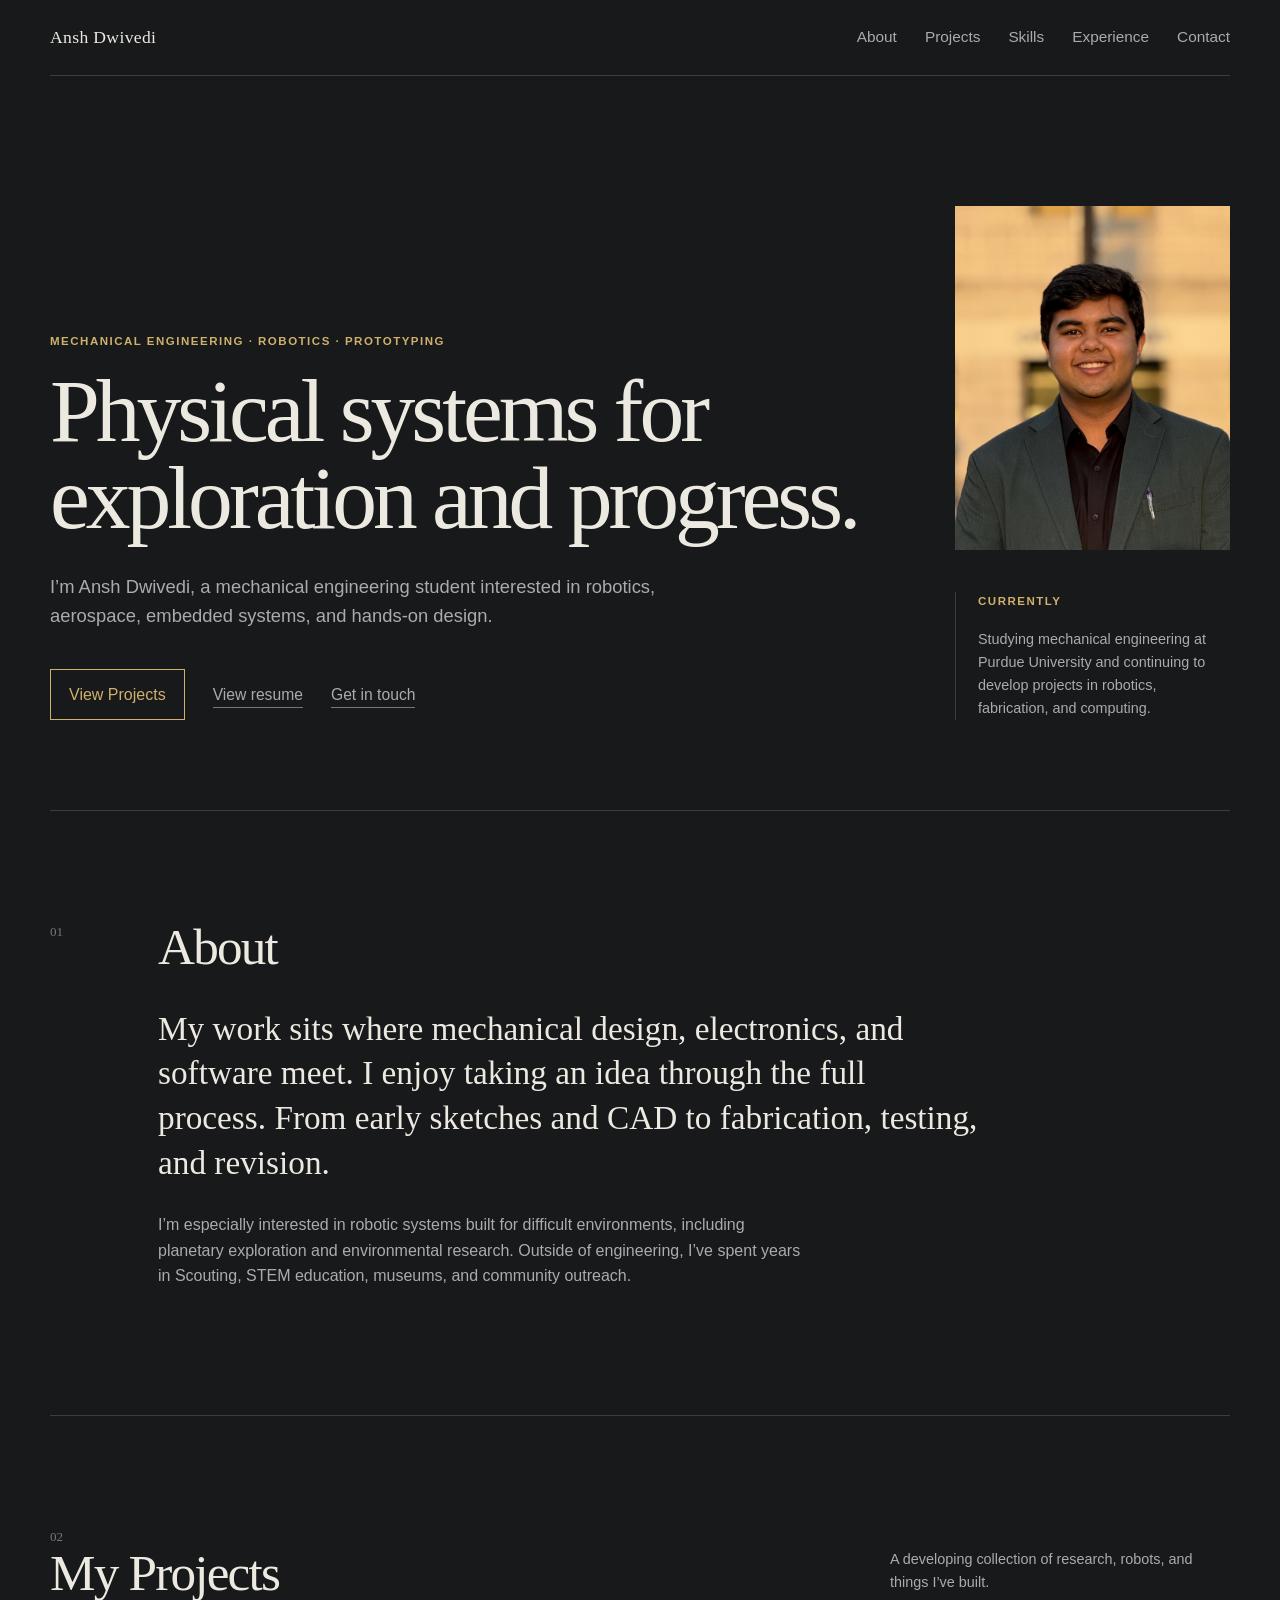
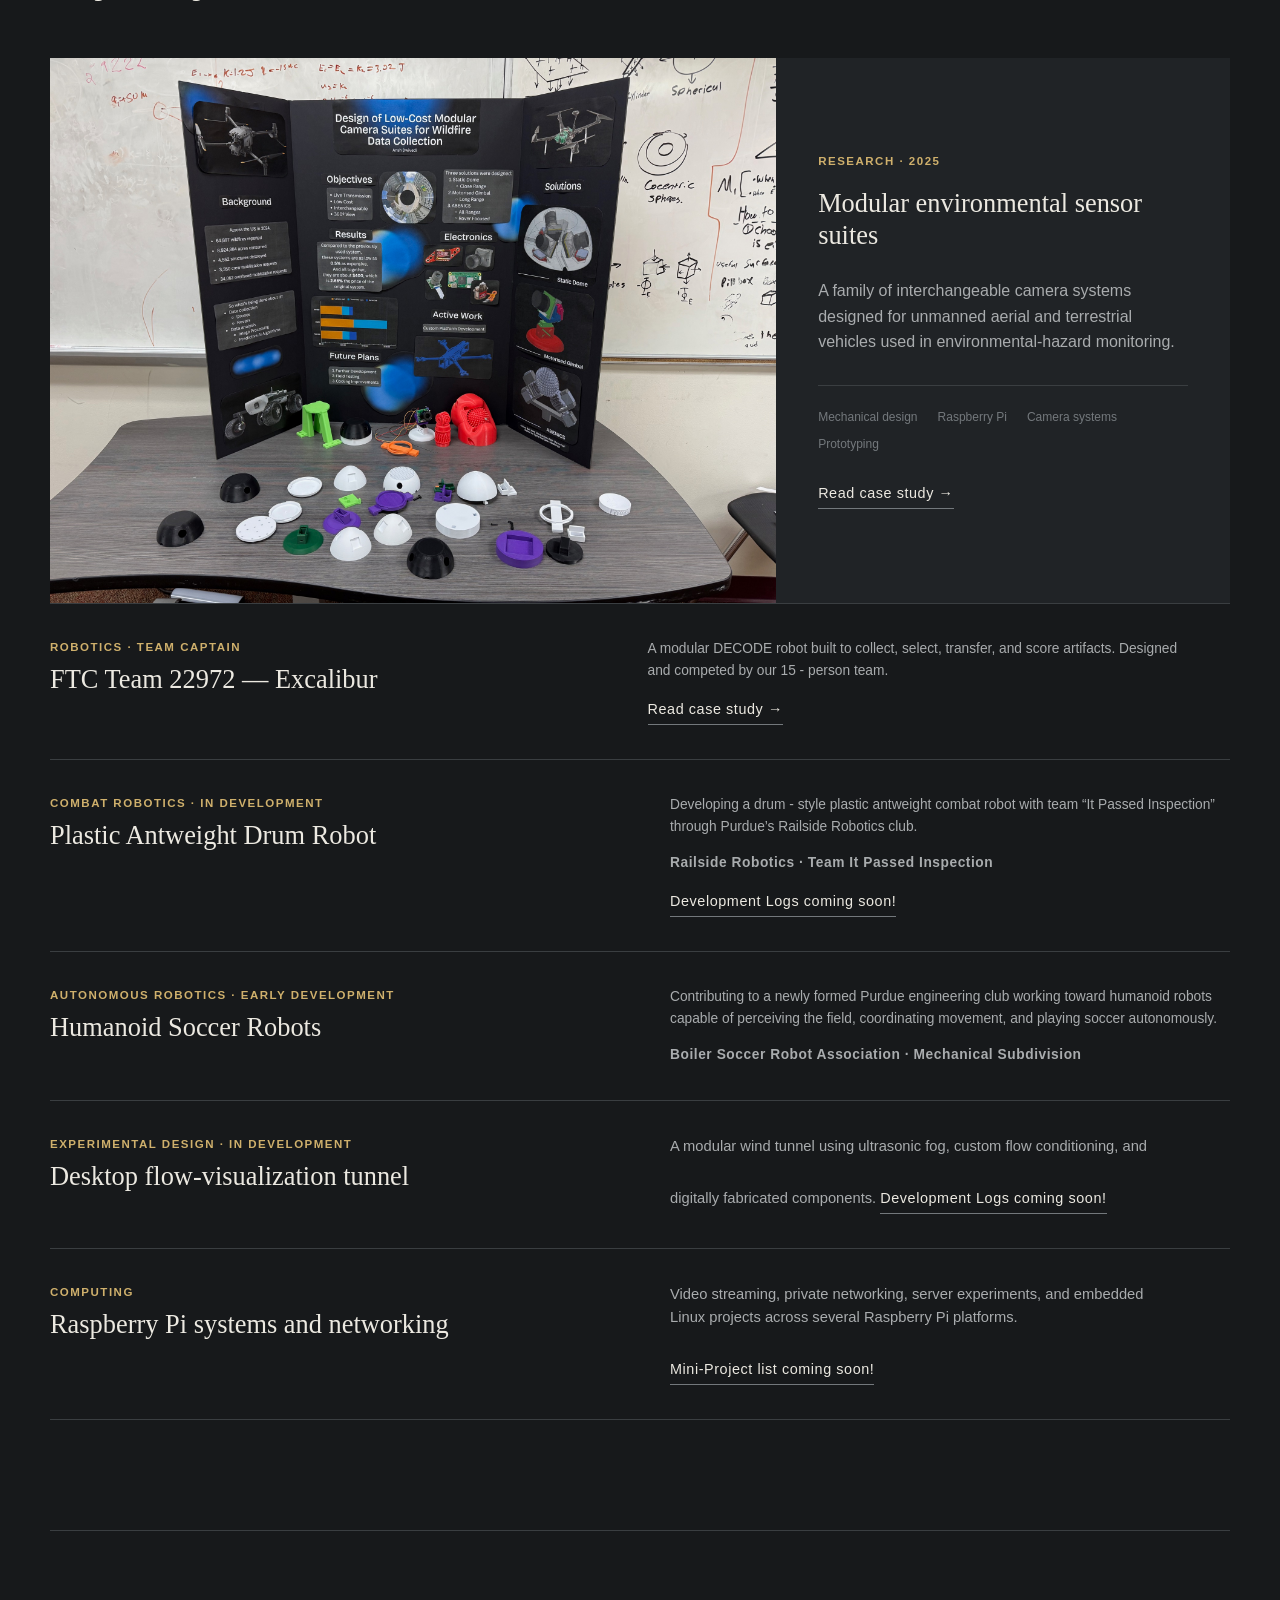
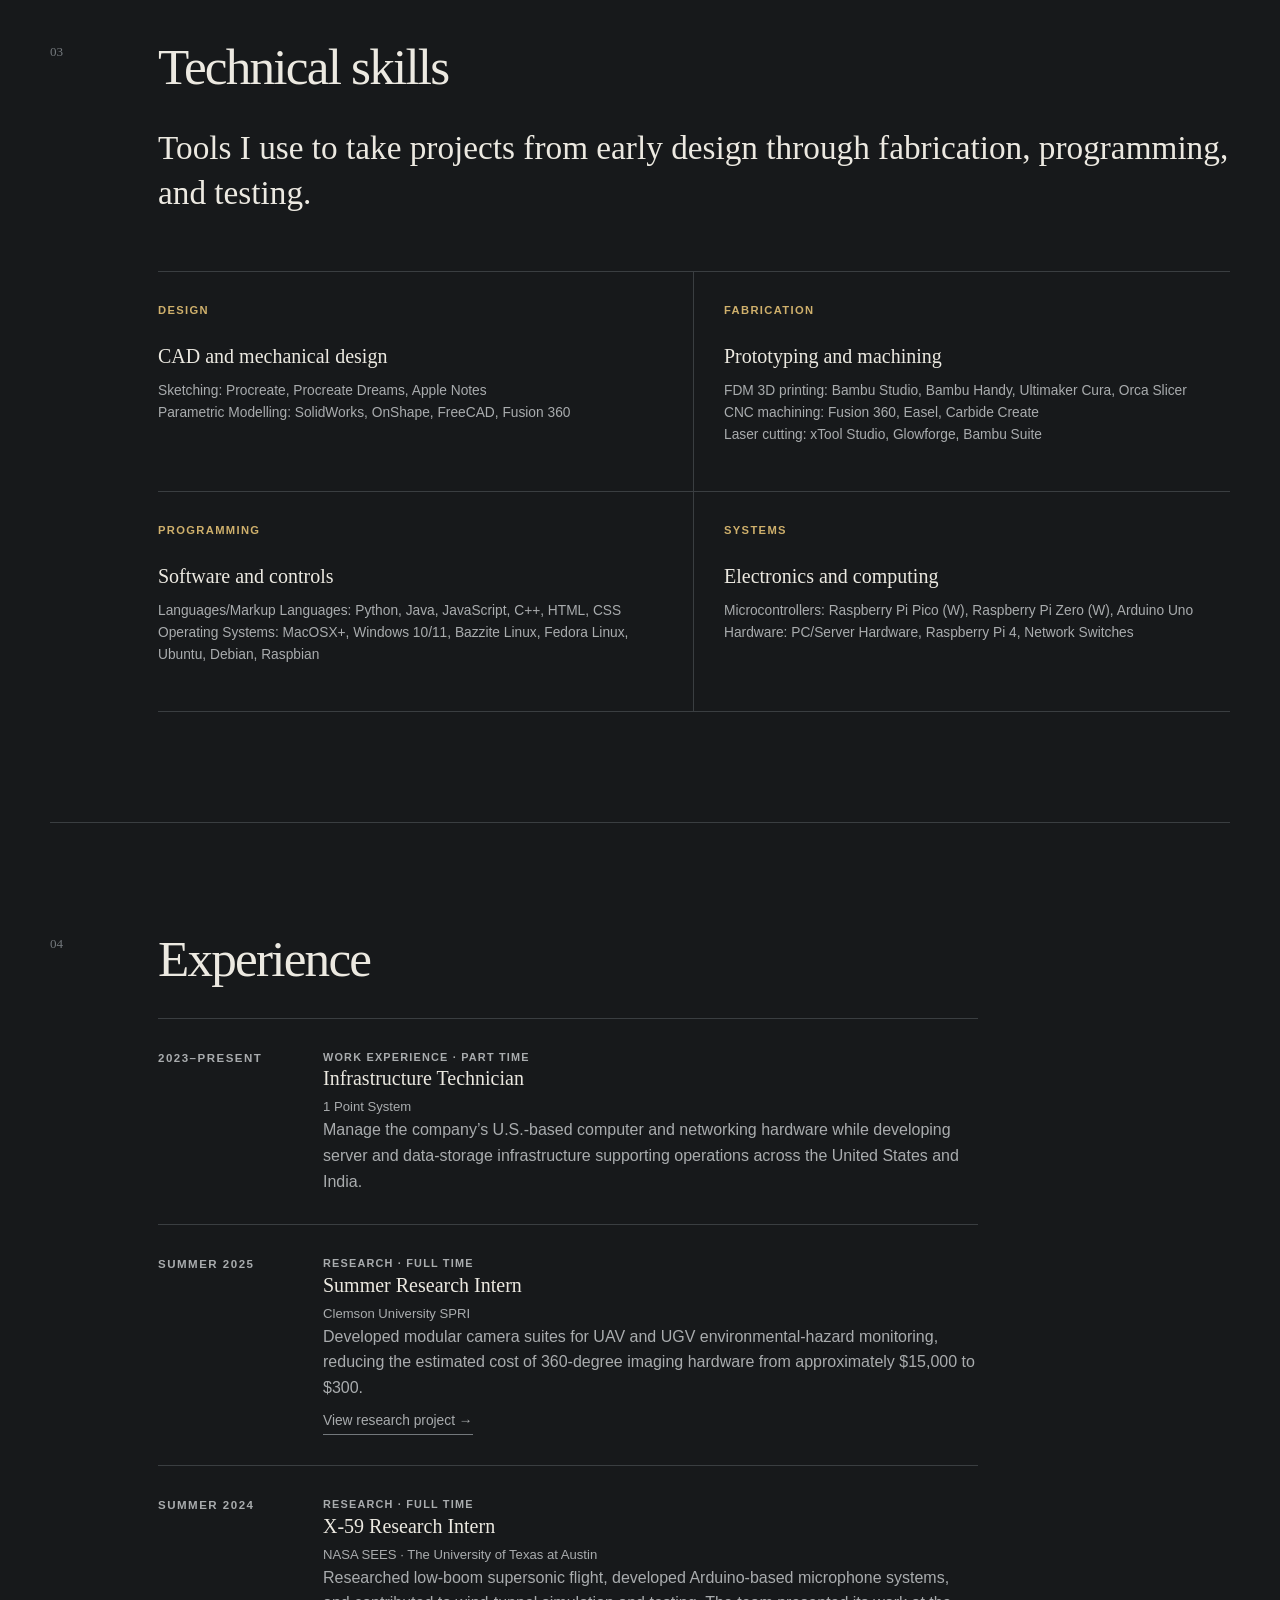
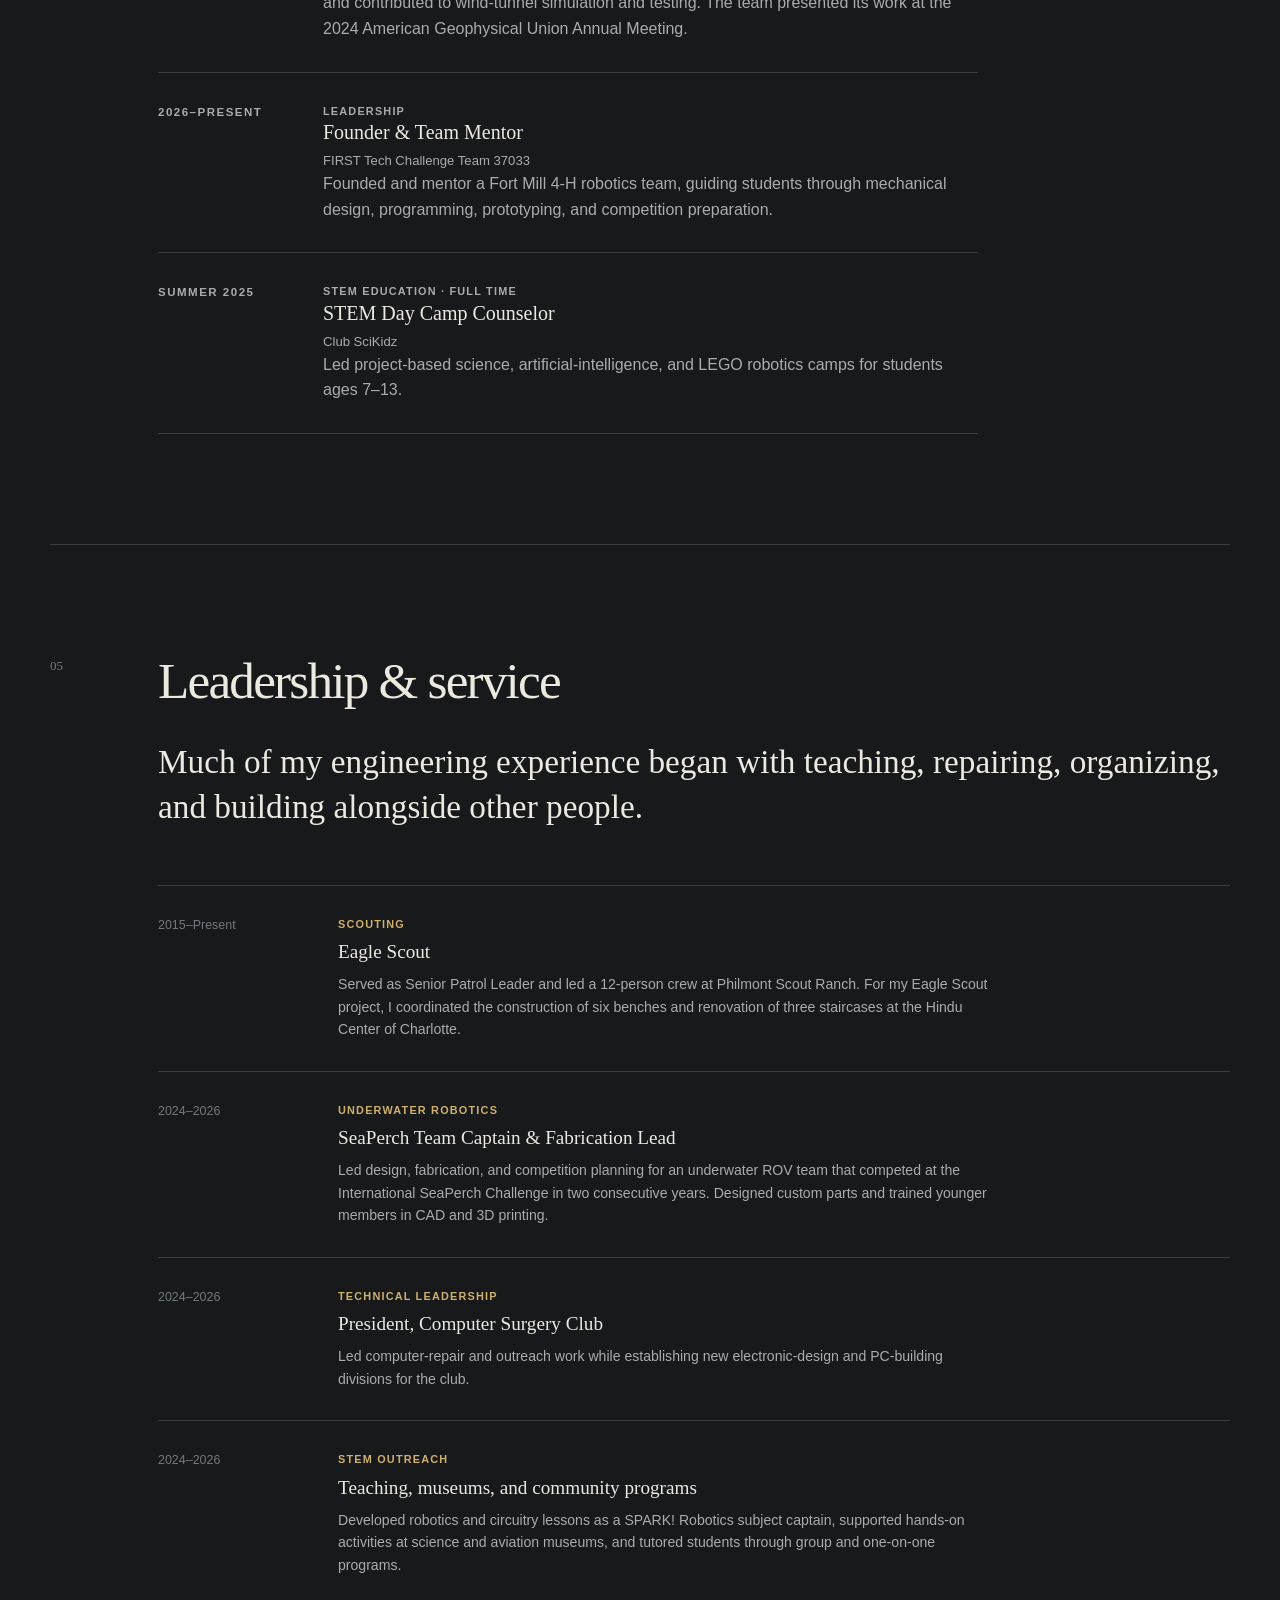
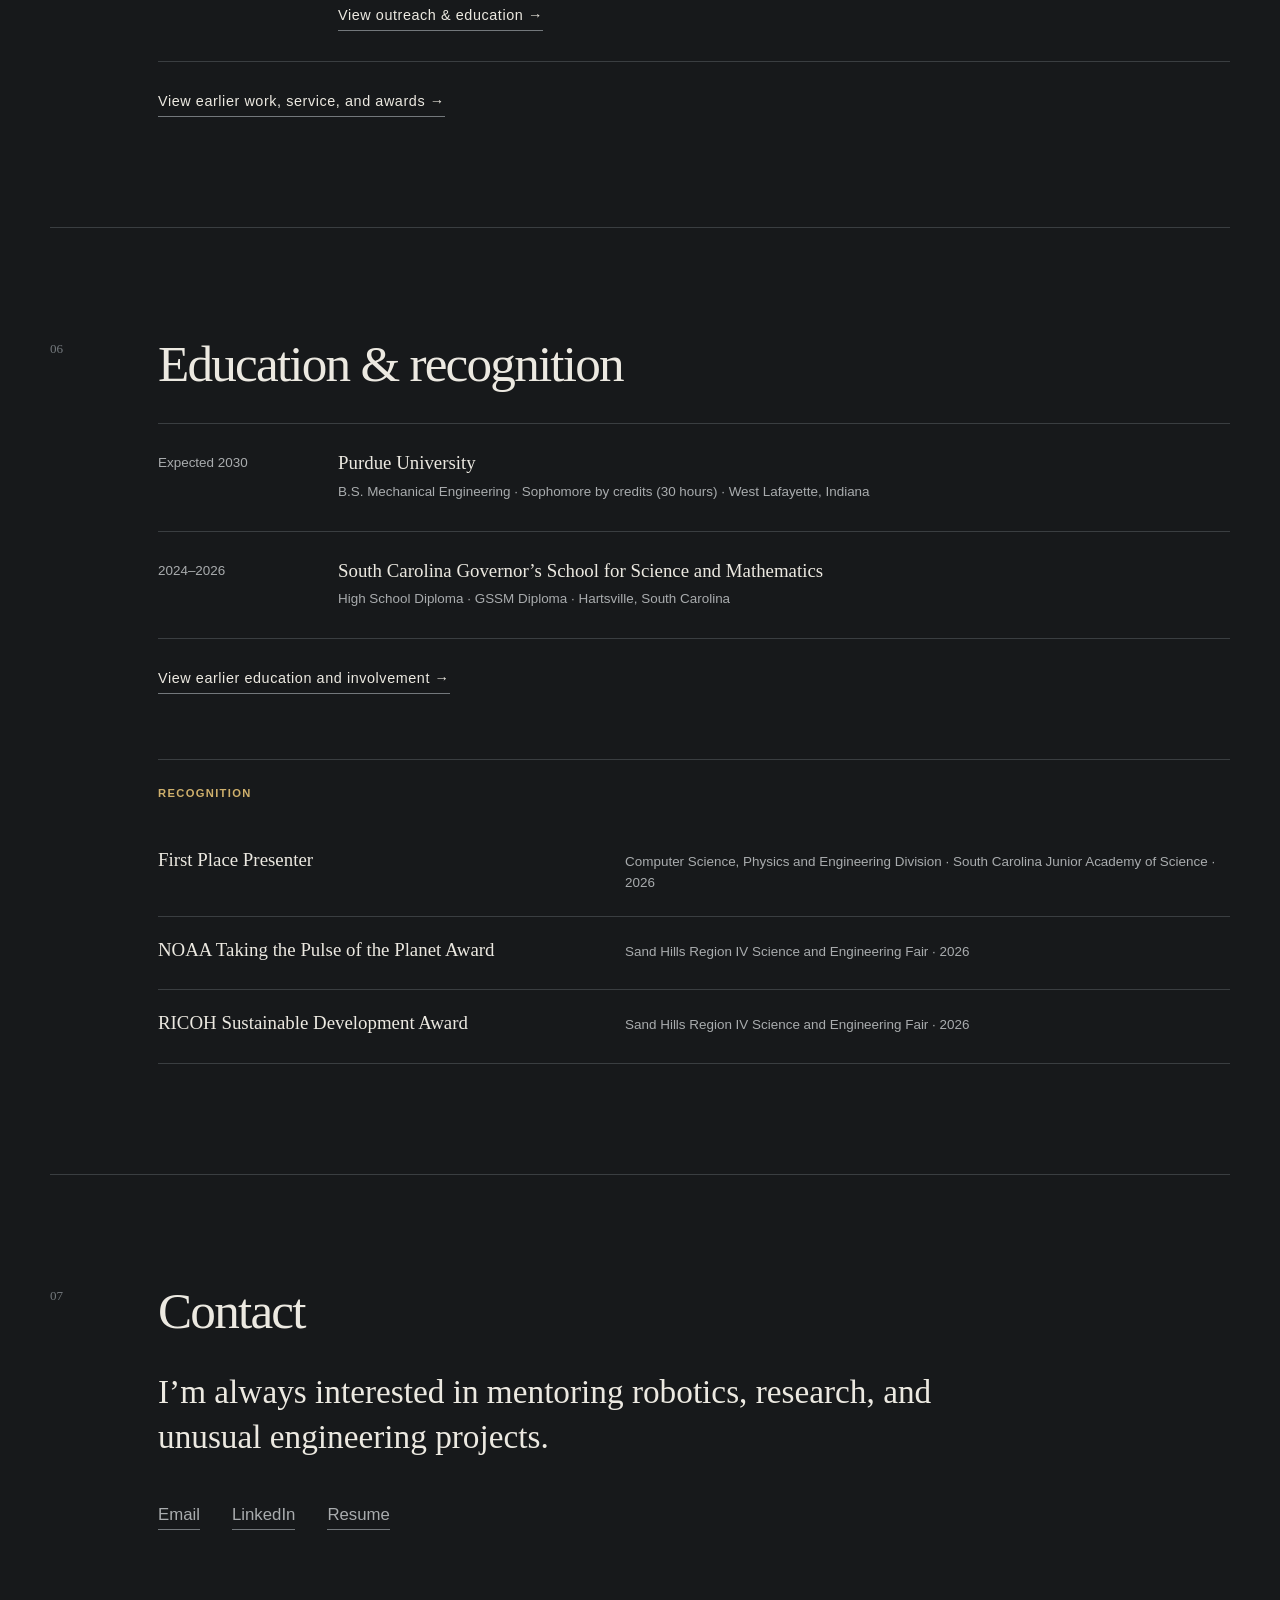
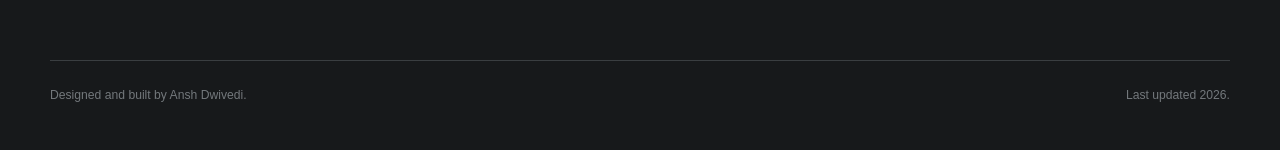
==== commit 8a4fe1fc: "project pages minor changes" ====
--- a/index.html
+++ b/index.html
@@ -223,7 +223,7 @@
       Railside Robotics · Team It Passed Inspection
     </p>
     <a class="case-study-link" href="404.html">
-  Development Logs coming soon! →
+  Development Logs coming soon!
 </a>
   </div>
 </article>
@@ -260,7 +260,7 @@
             A modular wind tunnel using ultrasonic fog, custom flow
             conditioning, and digitally fabricated components.
             <a class="case-study-link" href="404.html">
-  Development Logs coming soon! →
+  Development Logs coming soon!
 </a>
           </p>
           
@@ -275,7 +275,10 @@
 
           <p>
             Video streaming, private networking, server experiments, and
-            embedded Linux projects across several Raspberry Pi platforms.
+            embedded Linux projects across several Raspberry Pi platforms.<br>
+            <a class="case-study-link" href="404.html">
+  Mini-Project list coming soon!
+</a>
           </p>
         </article>
       </div>
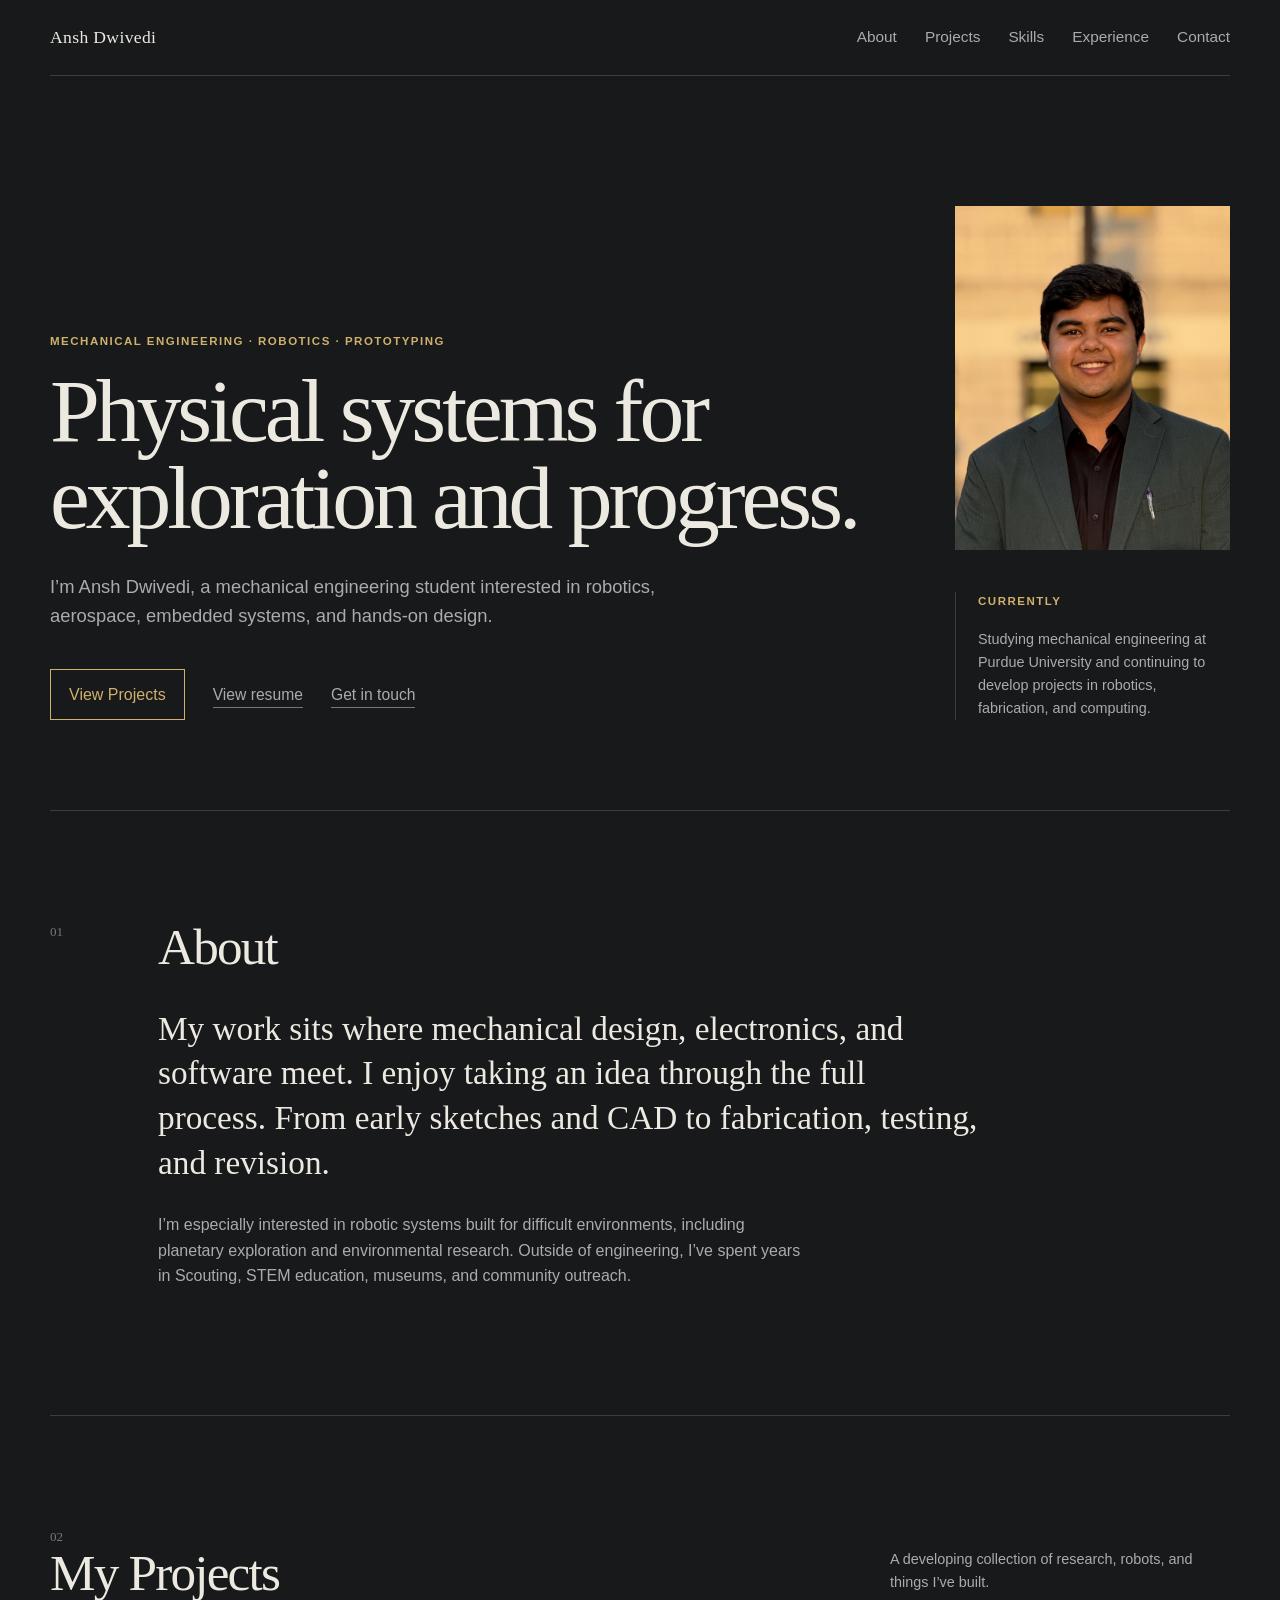
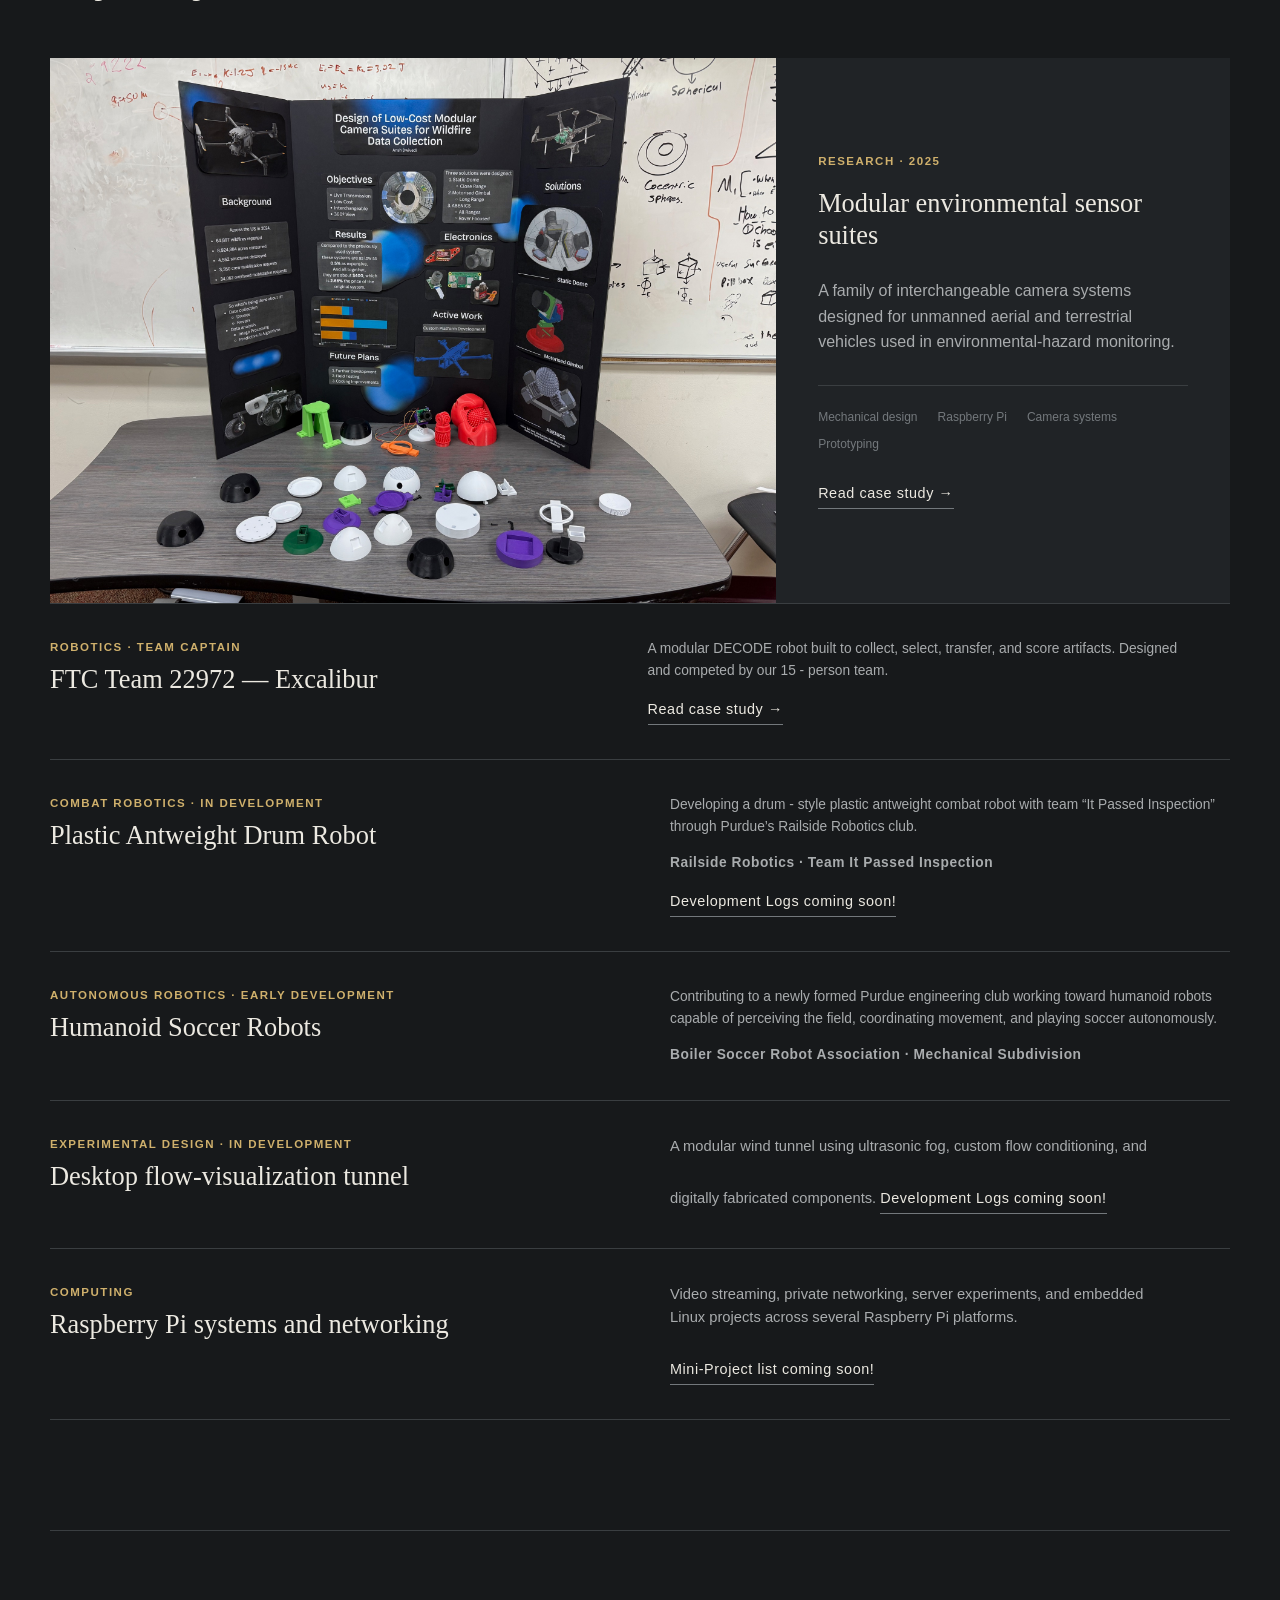
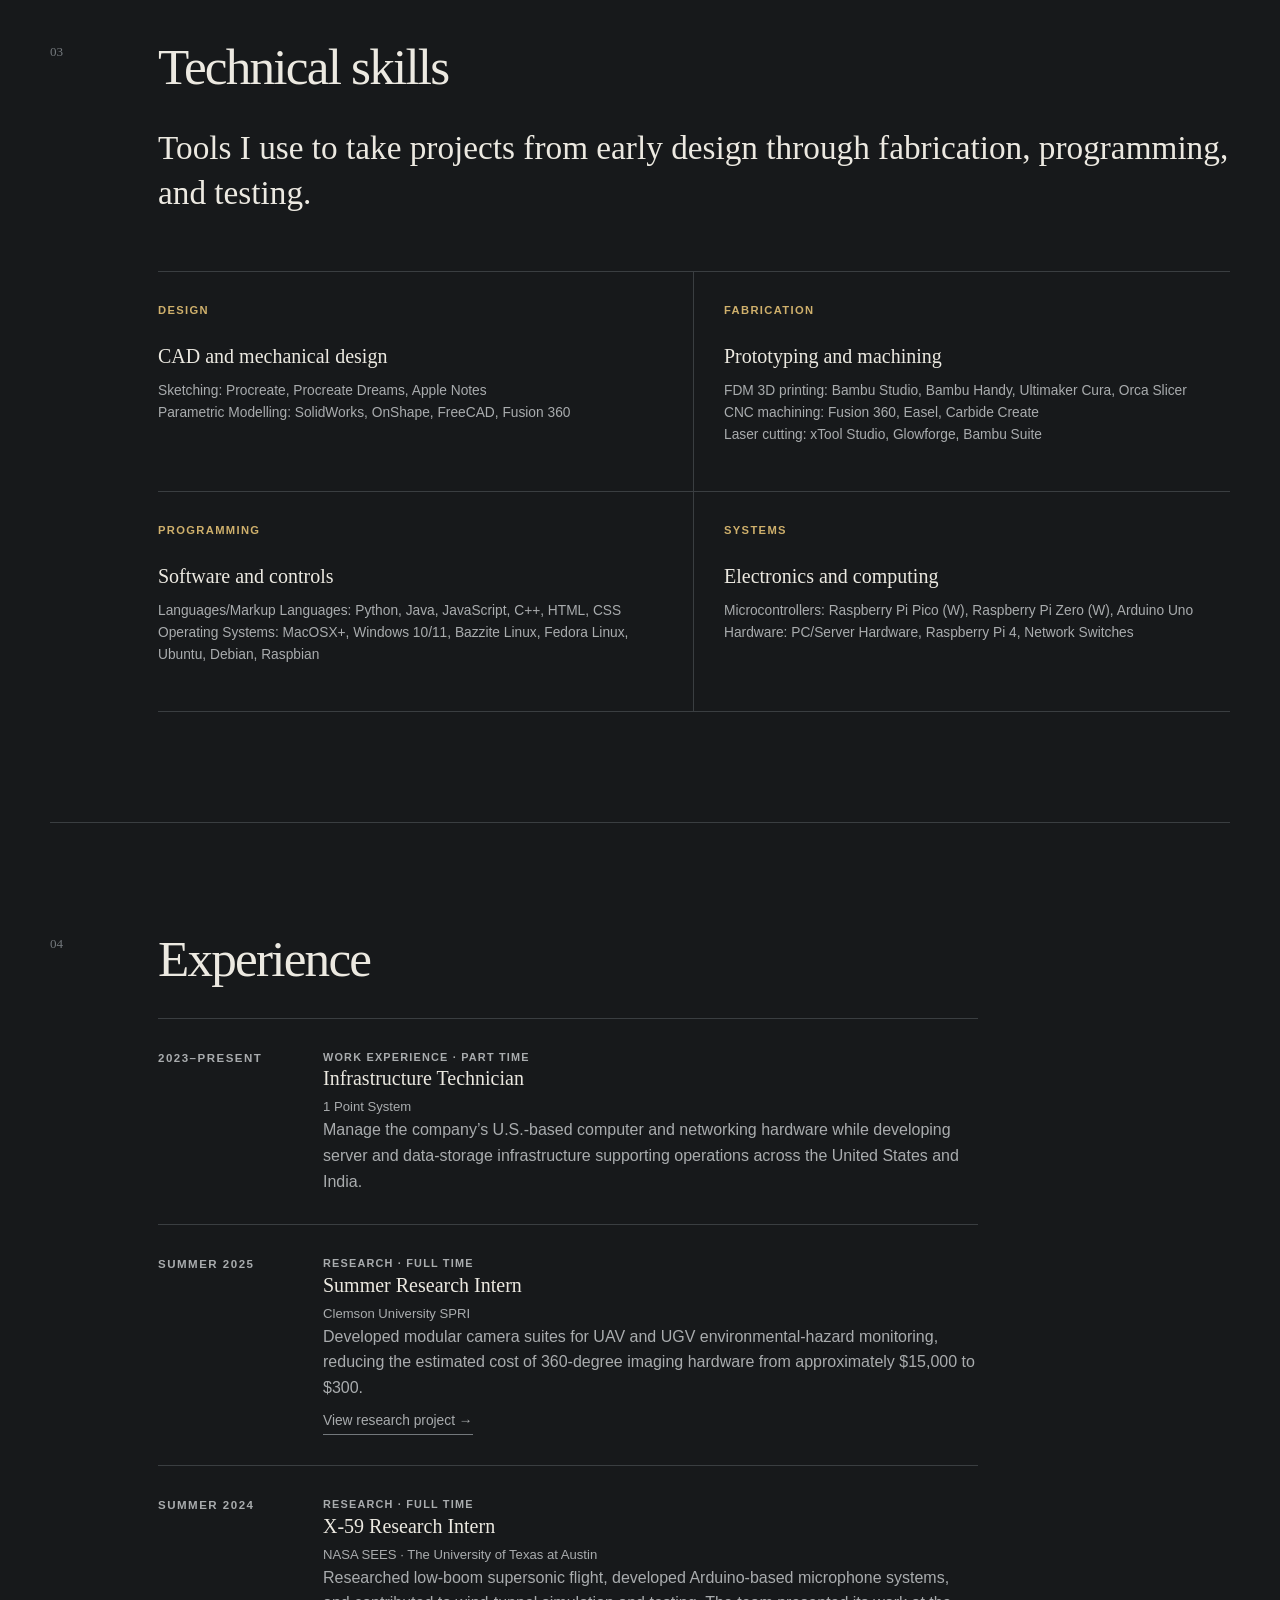
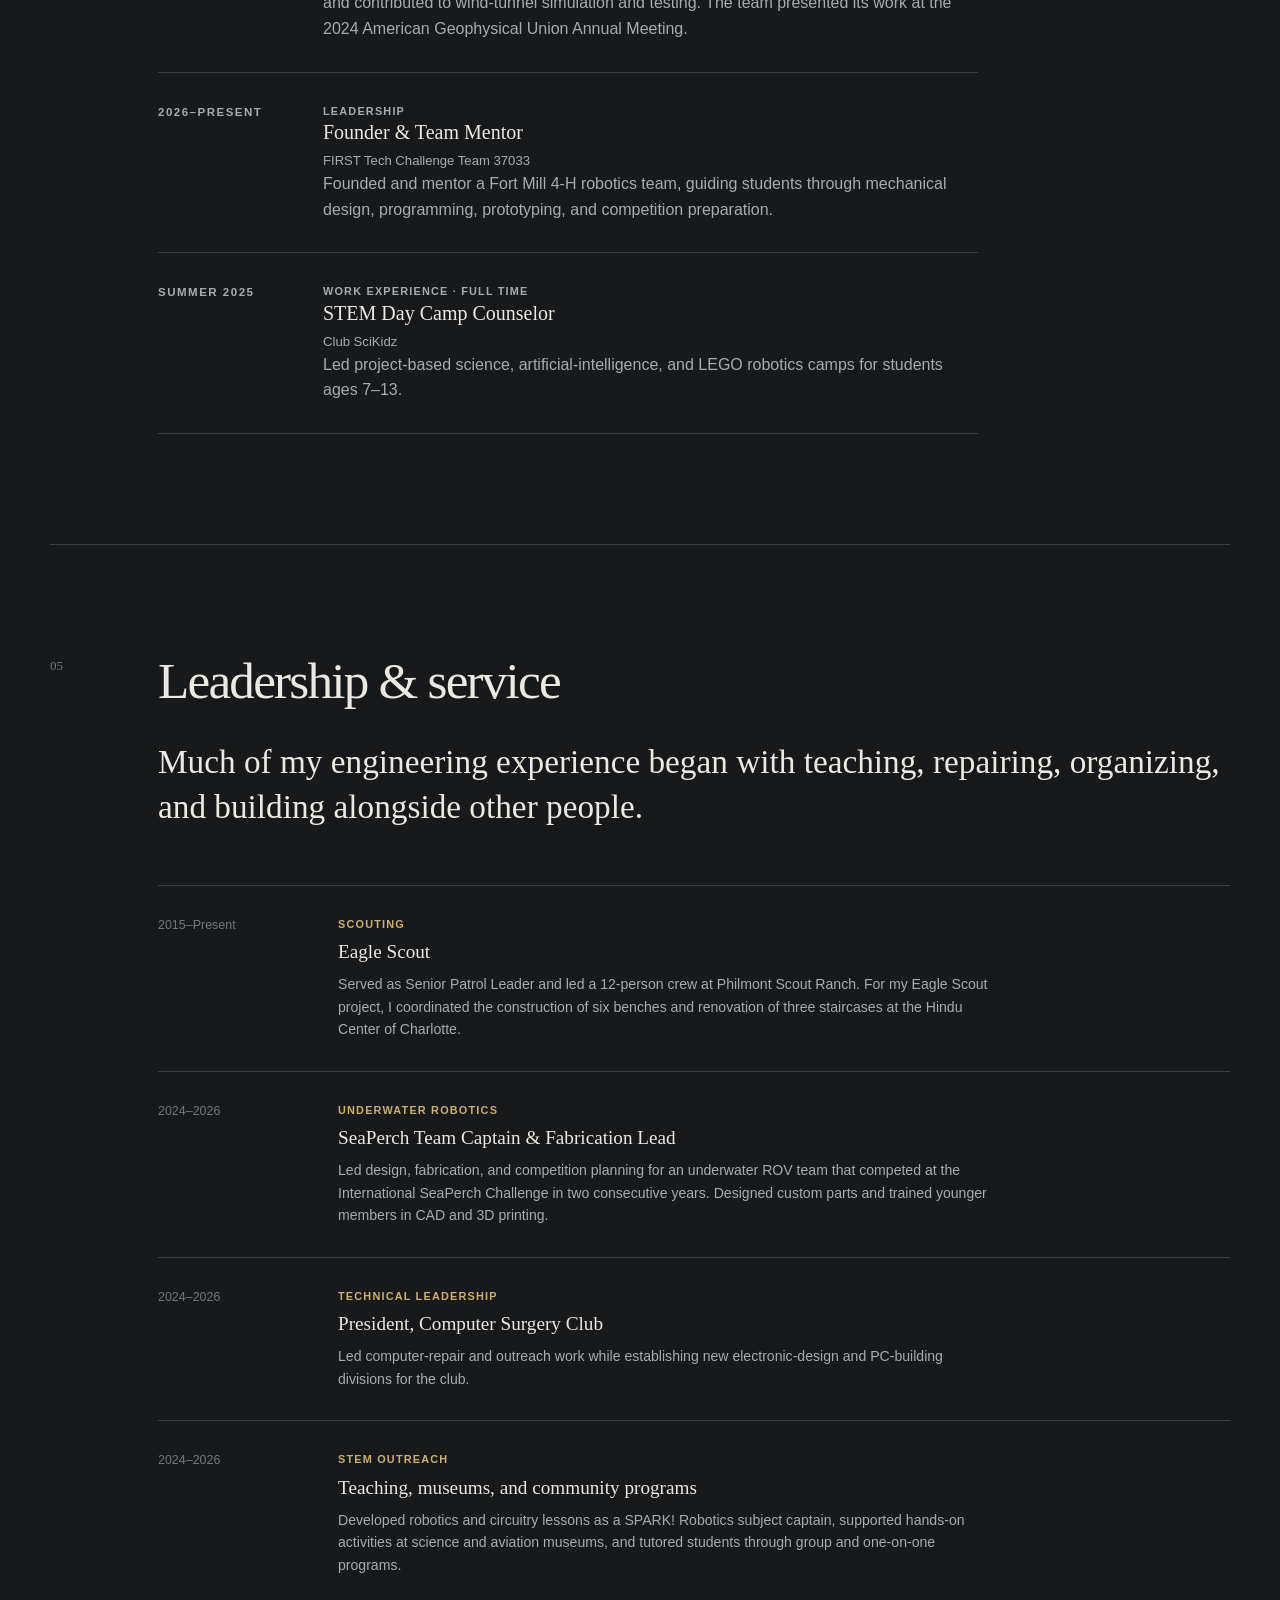
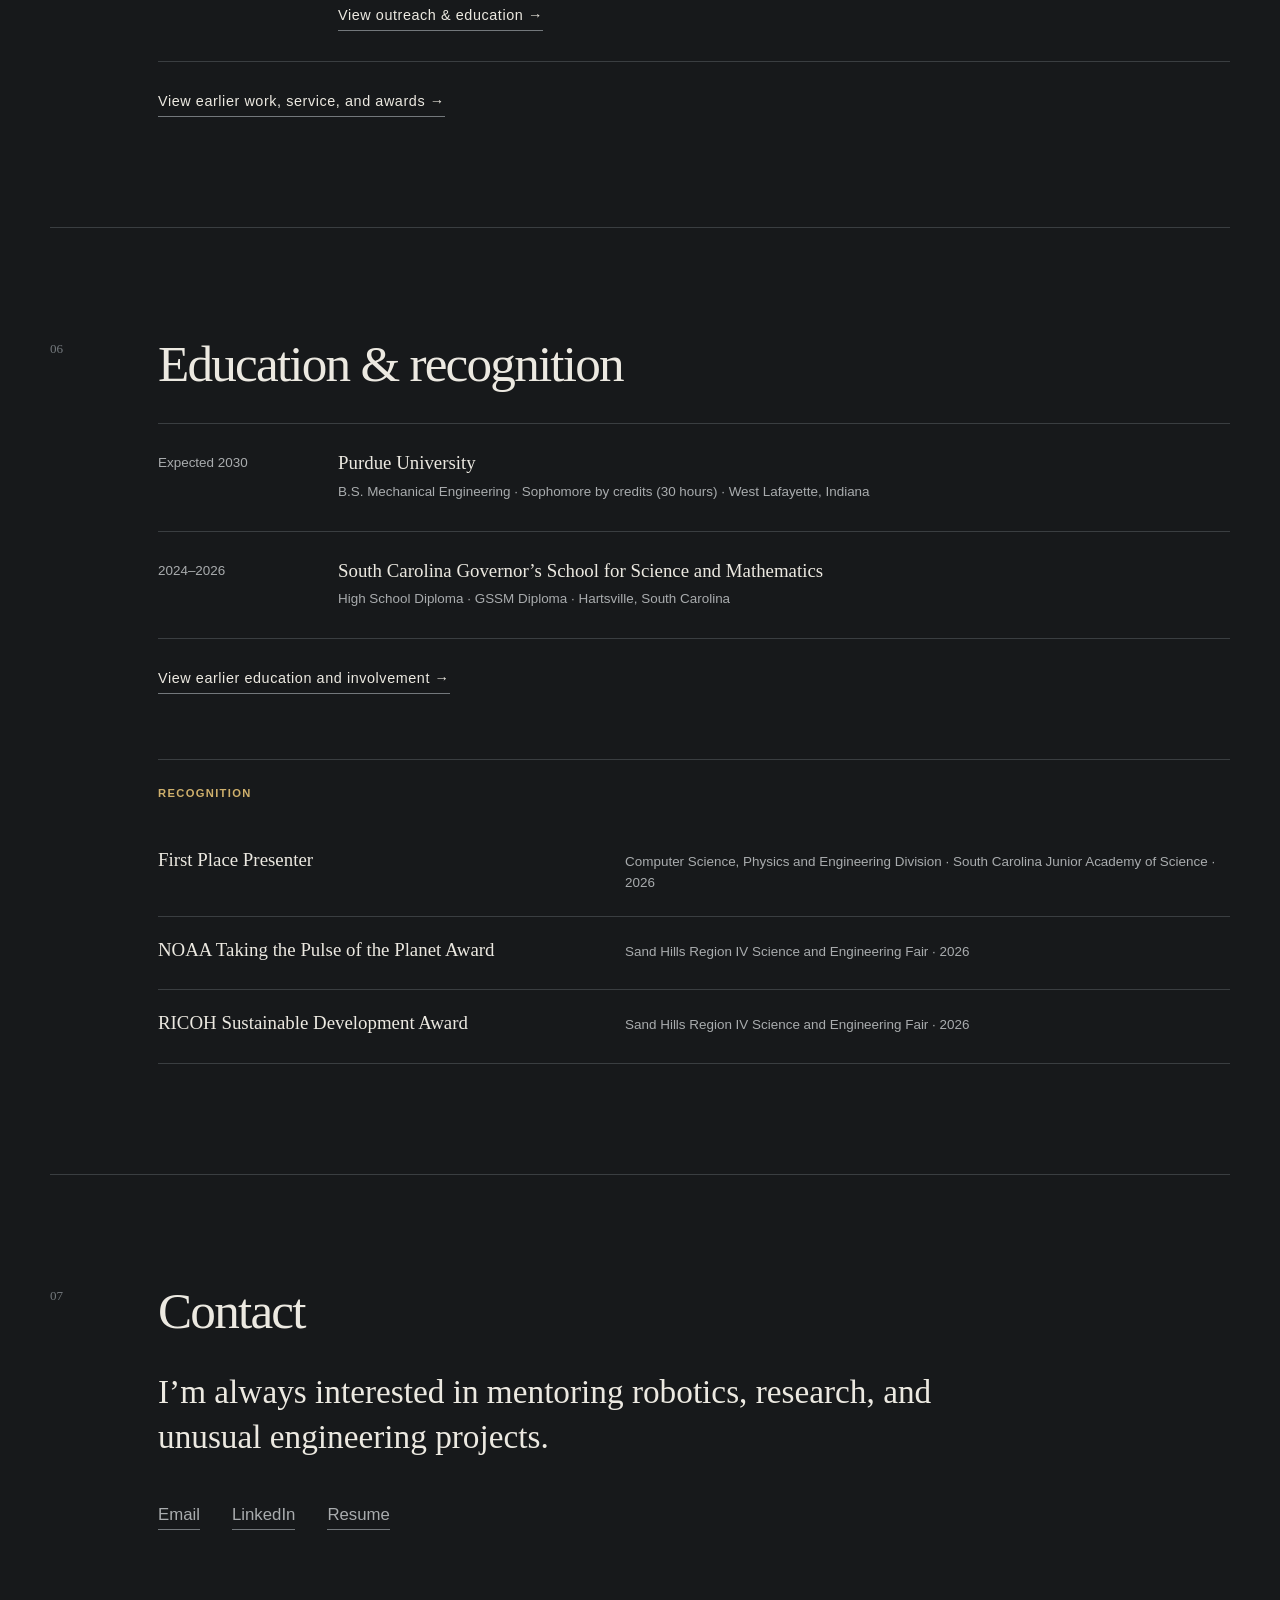
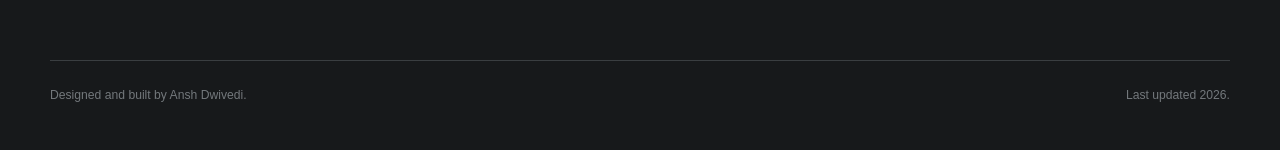
==== commit d74a360c: "plant page updates" ====
--- a/index.html
+++ b/index.html
@@ -406,7 +406,7 @@
       <p class="experience-date">Summer 2025</p>
 
       <div>
-        <p class="experience-type">STEM education · Full Time</p>
+        <p class="experience-type">Work Experience · Full Time</p>
         <h3>STEM Day Camp Counselor</h3>
         <p class="experience-organization">Club SciKidz</p>
 
--- a/style.css
+++ b/style.css
@@ -305,6 +305,12 @@
 
 .project-row > p {
   max-width: 480px;
+  color: var(--muted);
+  font-size: 0.92rem;
+}
+
+.project-log{
+  max-width: 960px;
   color: var(--muted);
   font-size: 0.92rem;
 }
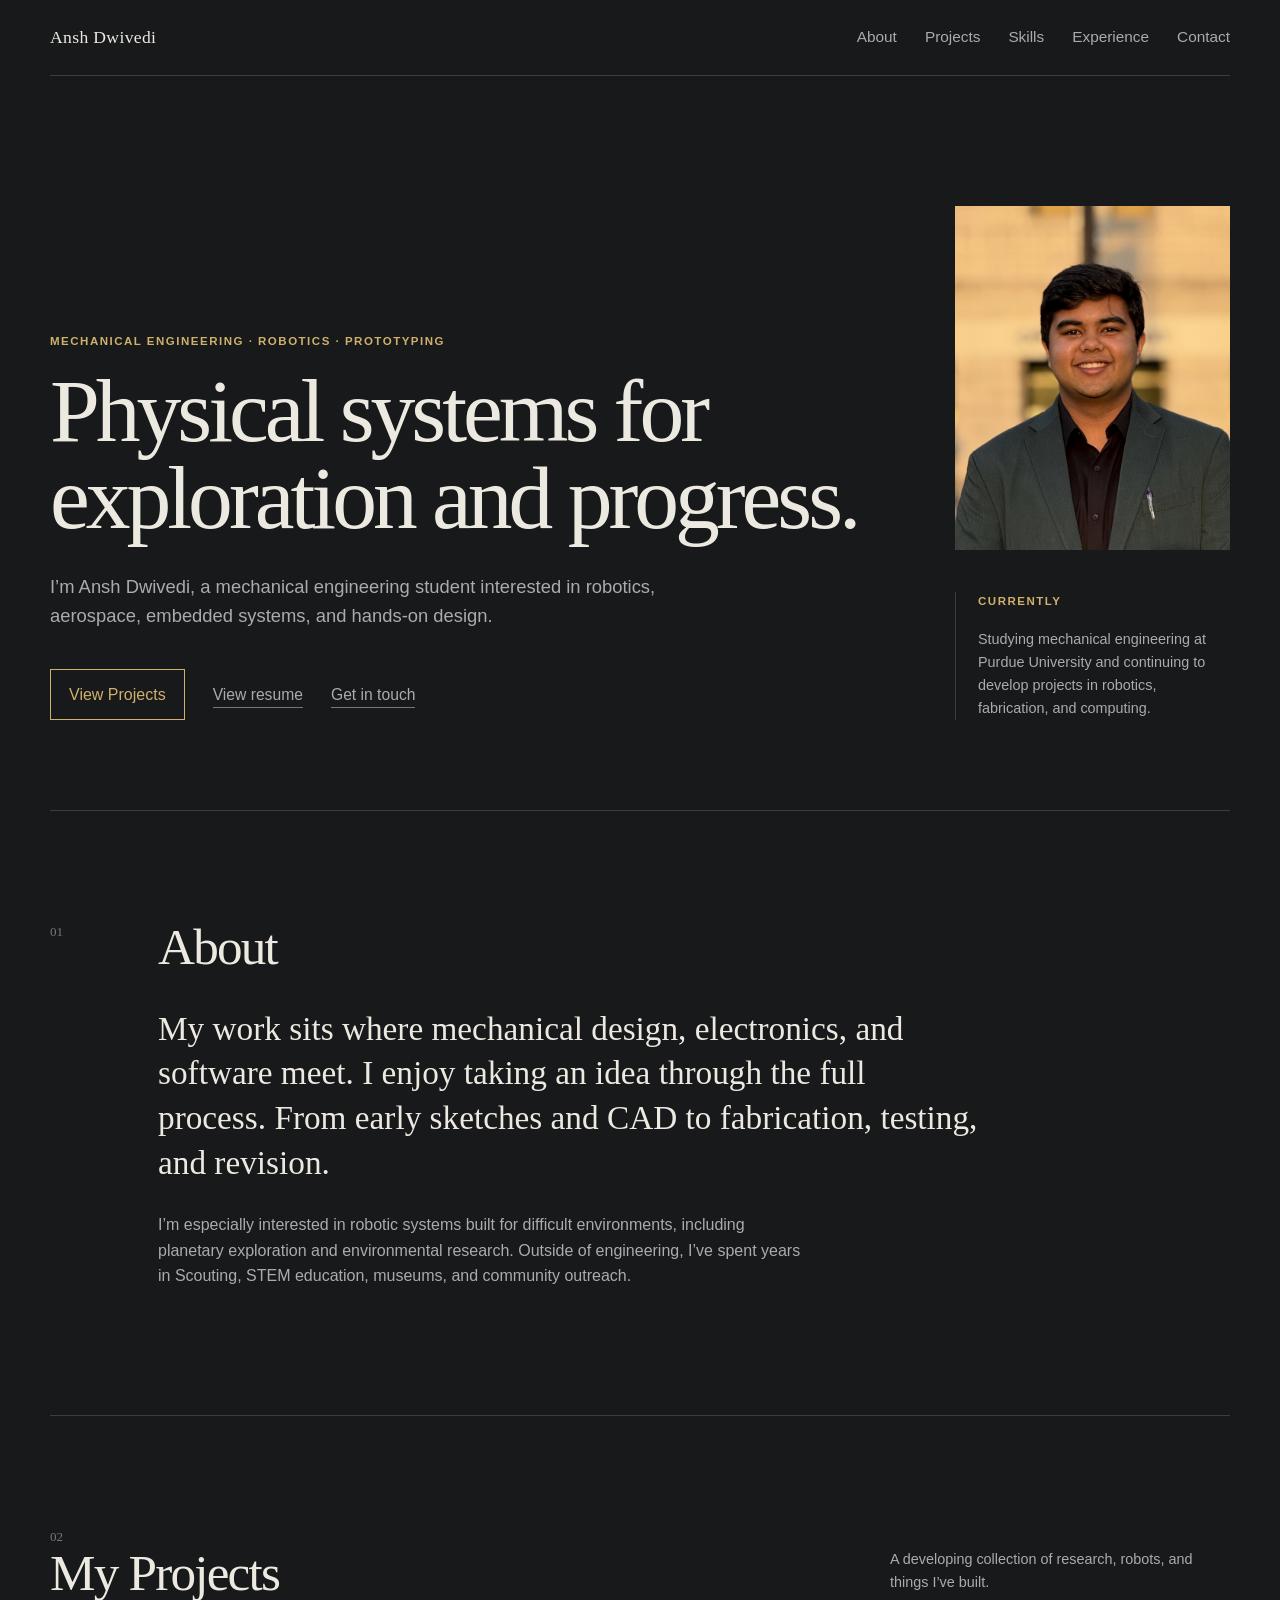
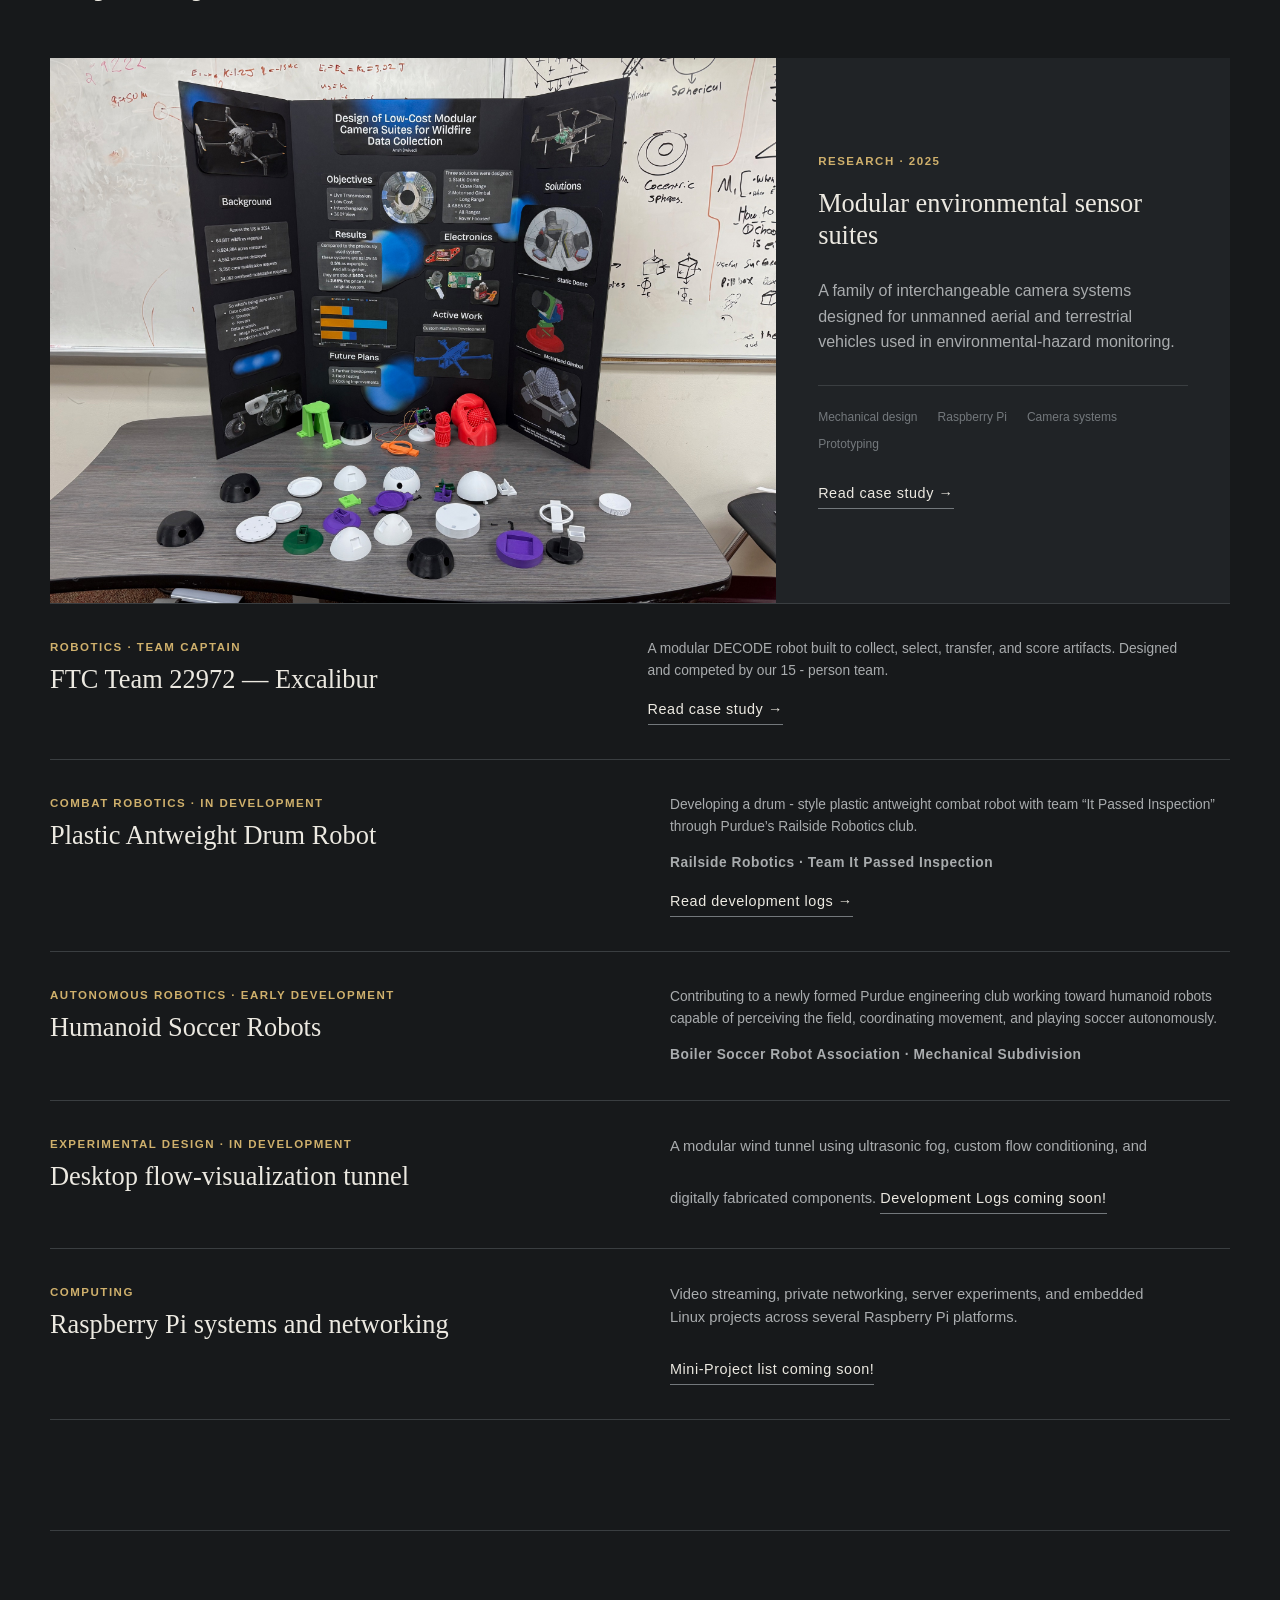
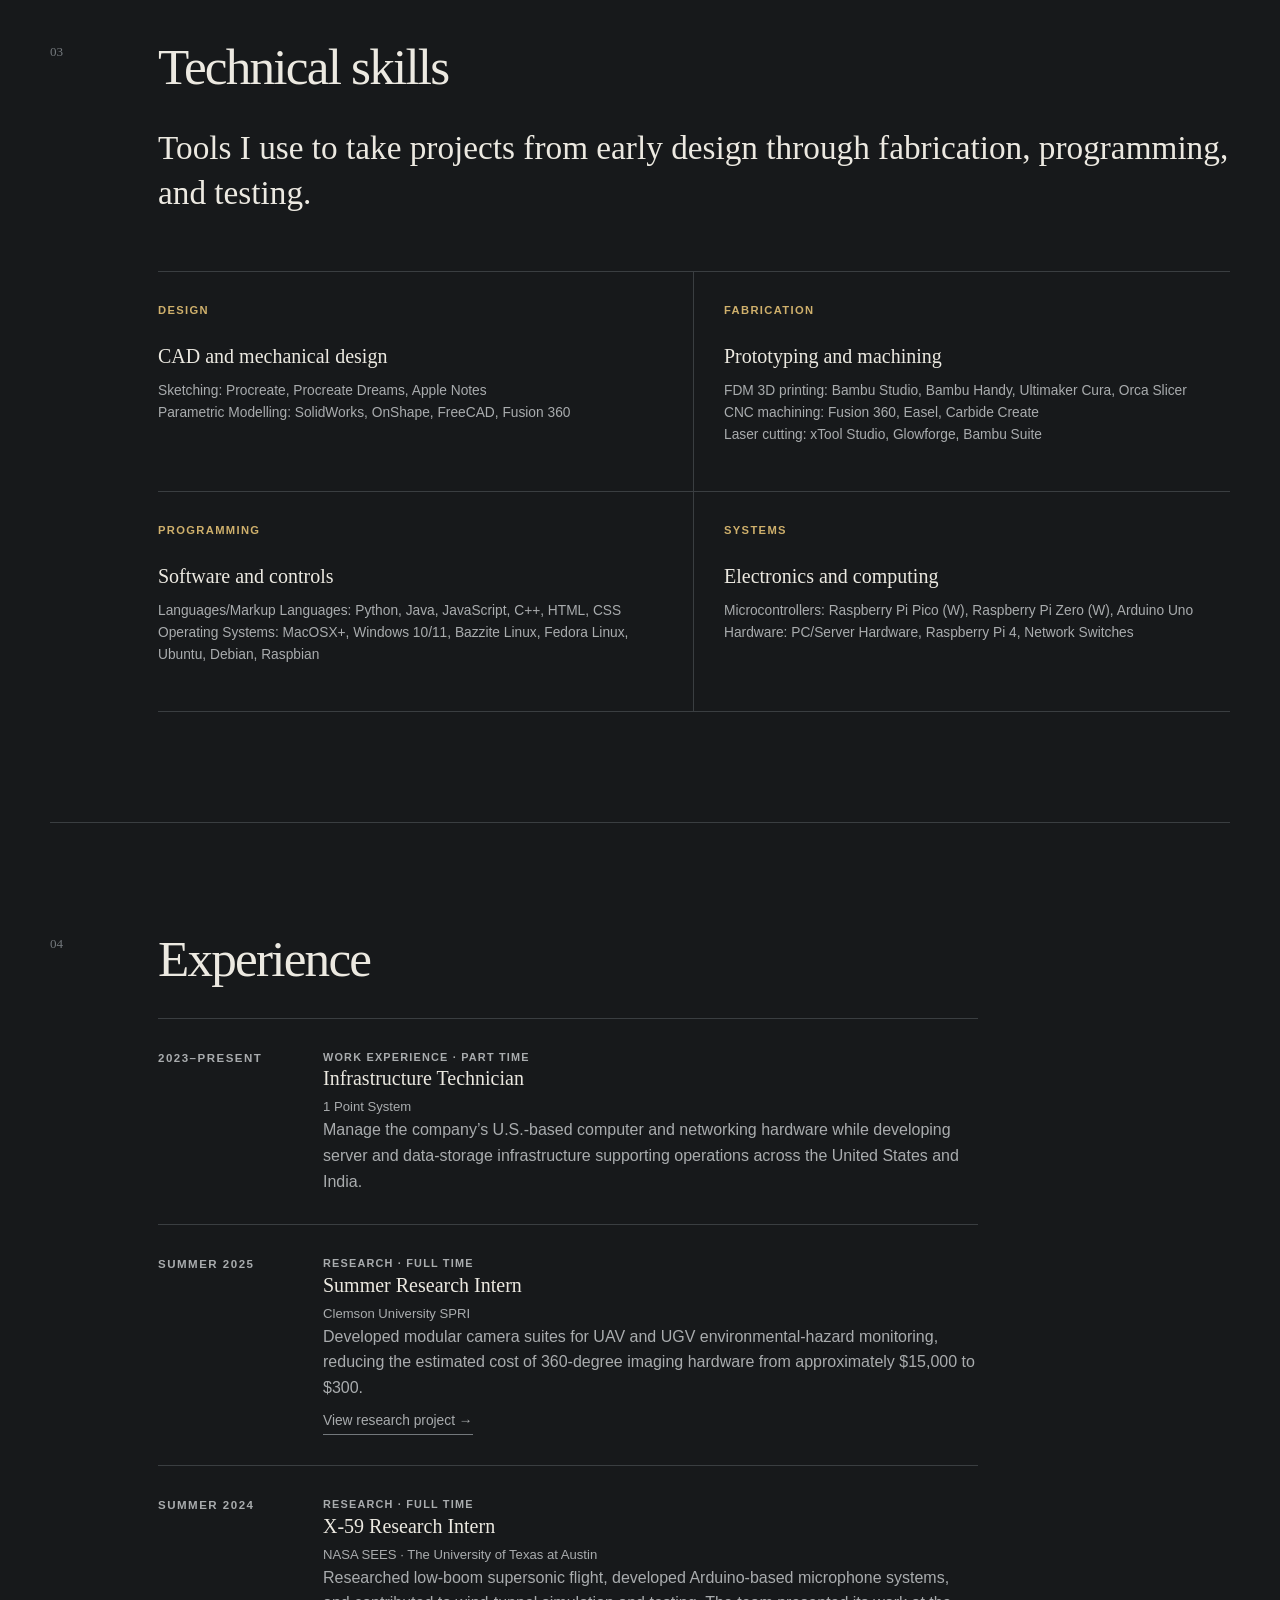
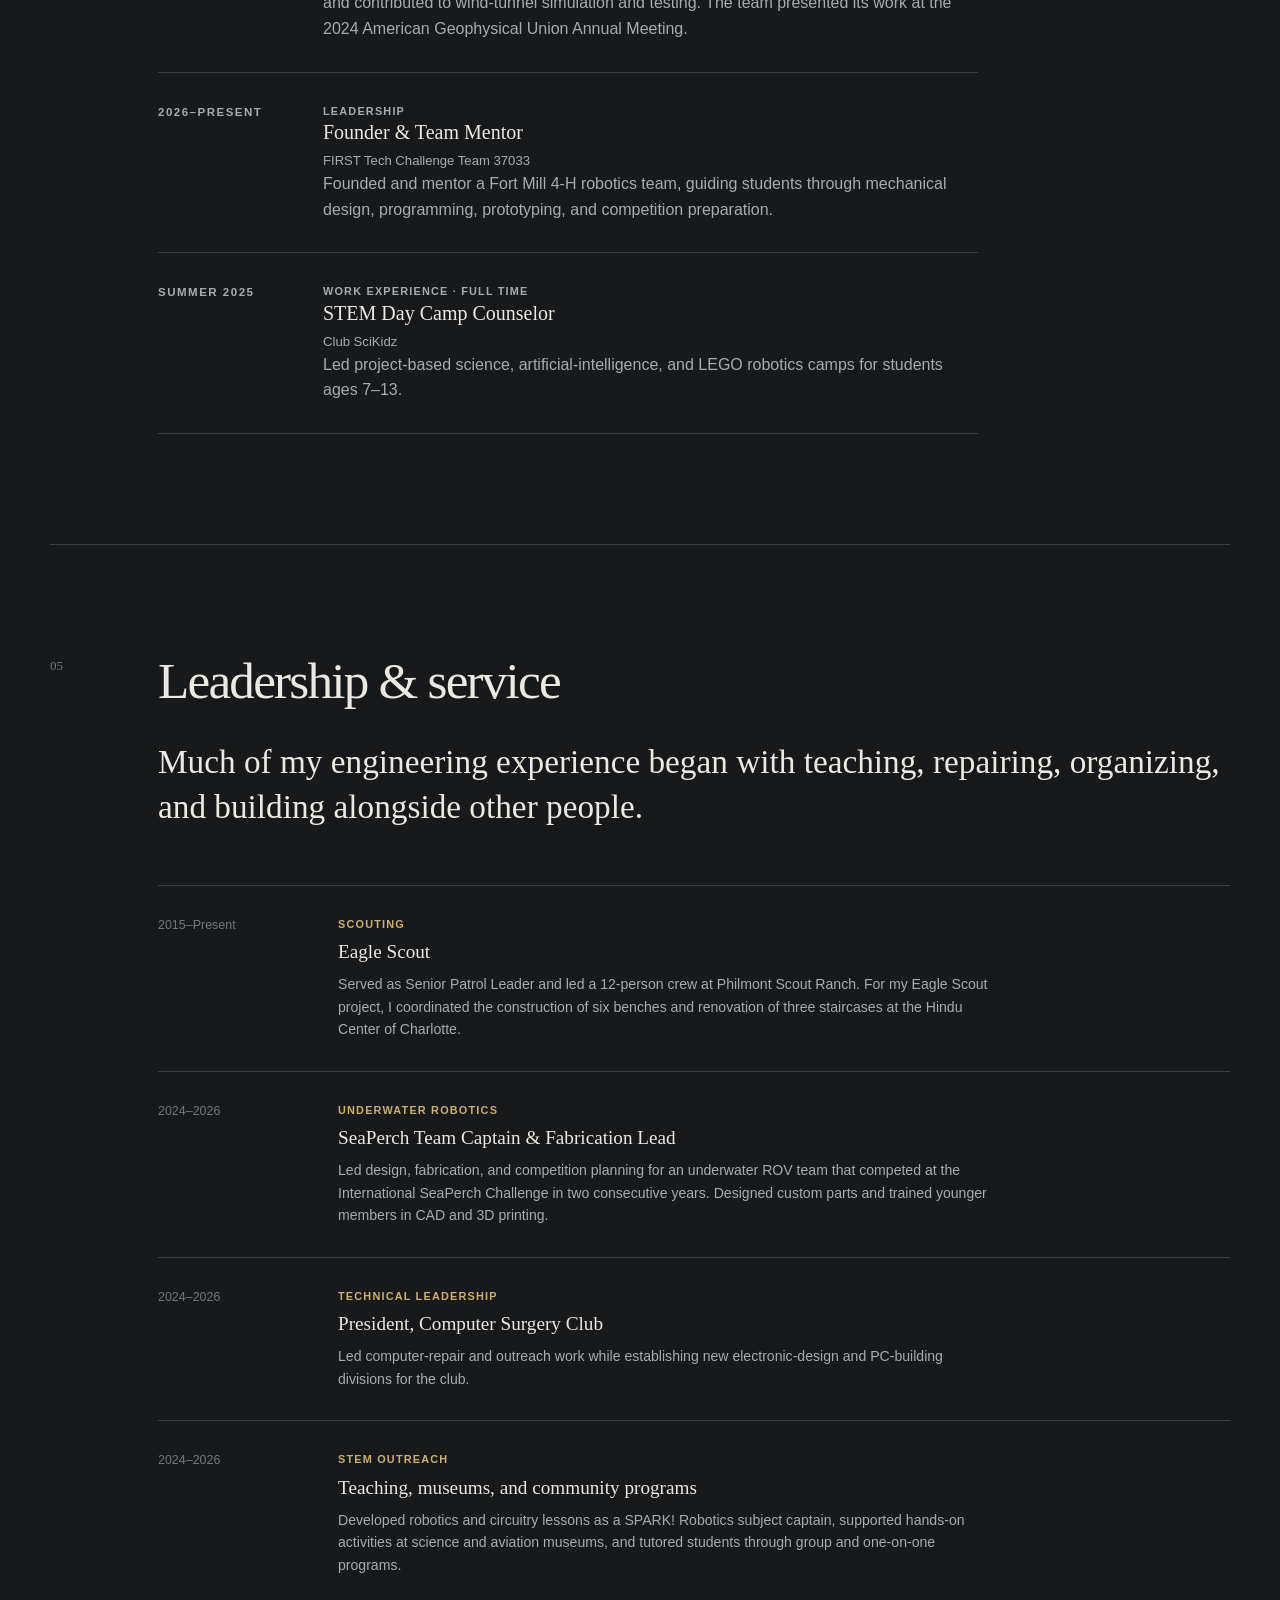
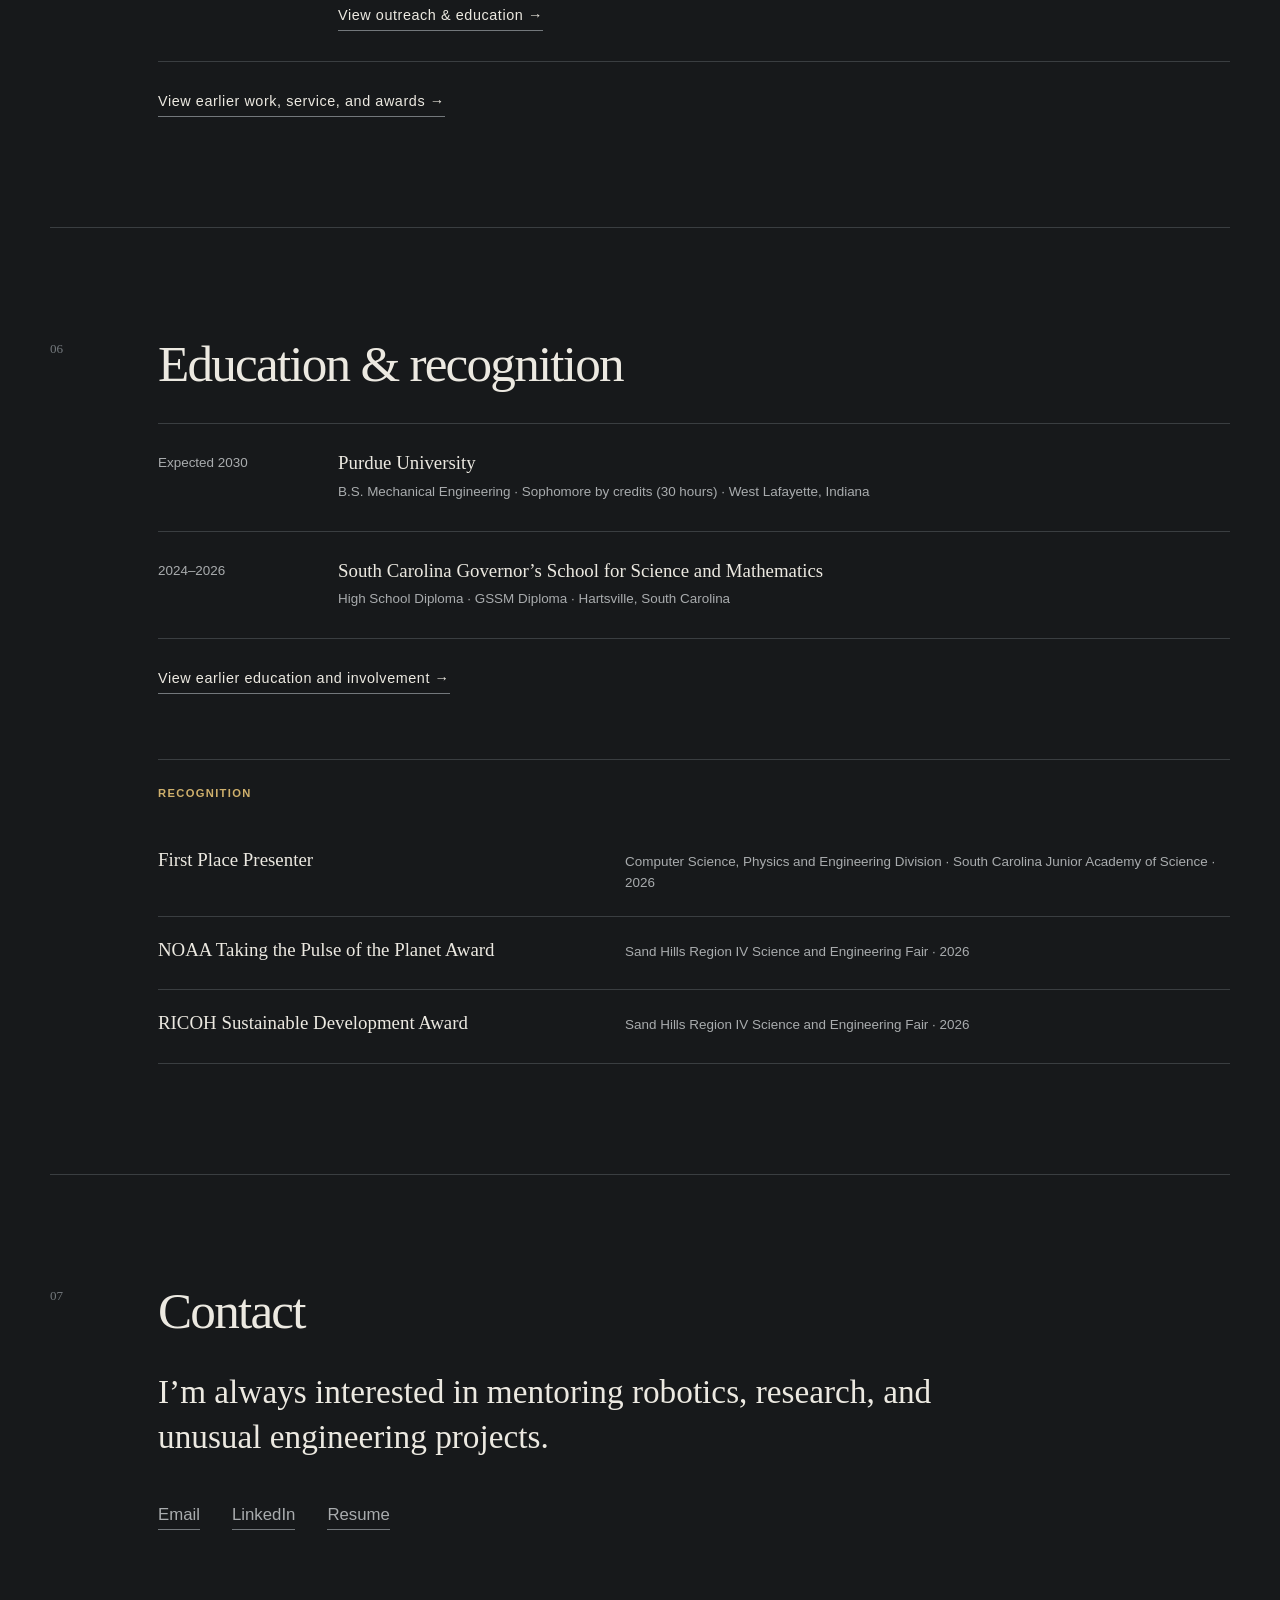
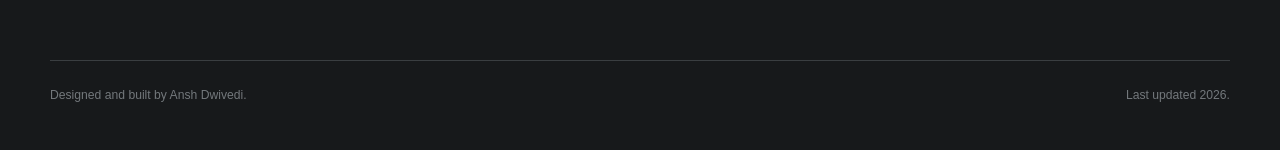
==== commit ca186a37: "plant page published" ====
--- a/index.html
+++ b/index.html
@@ -204,6 +204,7 @@
   <span class="case-study-link">Read case study →</span>
 </div>
 </a>
+<!--<a class="project-row-link" href="projects/plant-weight.html">-->
 <article class="project-row">
   <div>
     <p class="project-year">
@@ -222,11 +223,12 @@
     <p class="project-affiliation">
       Railside Robotics · Team It Passed Inspection
     </p>
-    <a class="case-study-link" href="404.html">
-  Development Logs coming soon!
+    <a class="case-study-link" href="projects/plant-weight.html">
+  Read development logs →
 </a>
   </div>
 </article>
+</a>
 
 <article class="project-row">
   <div>
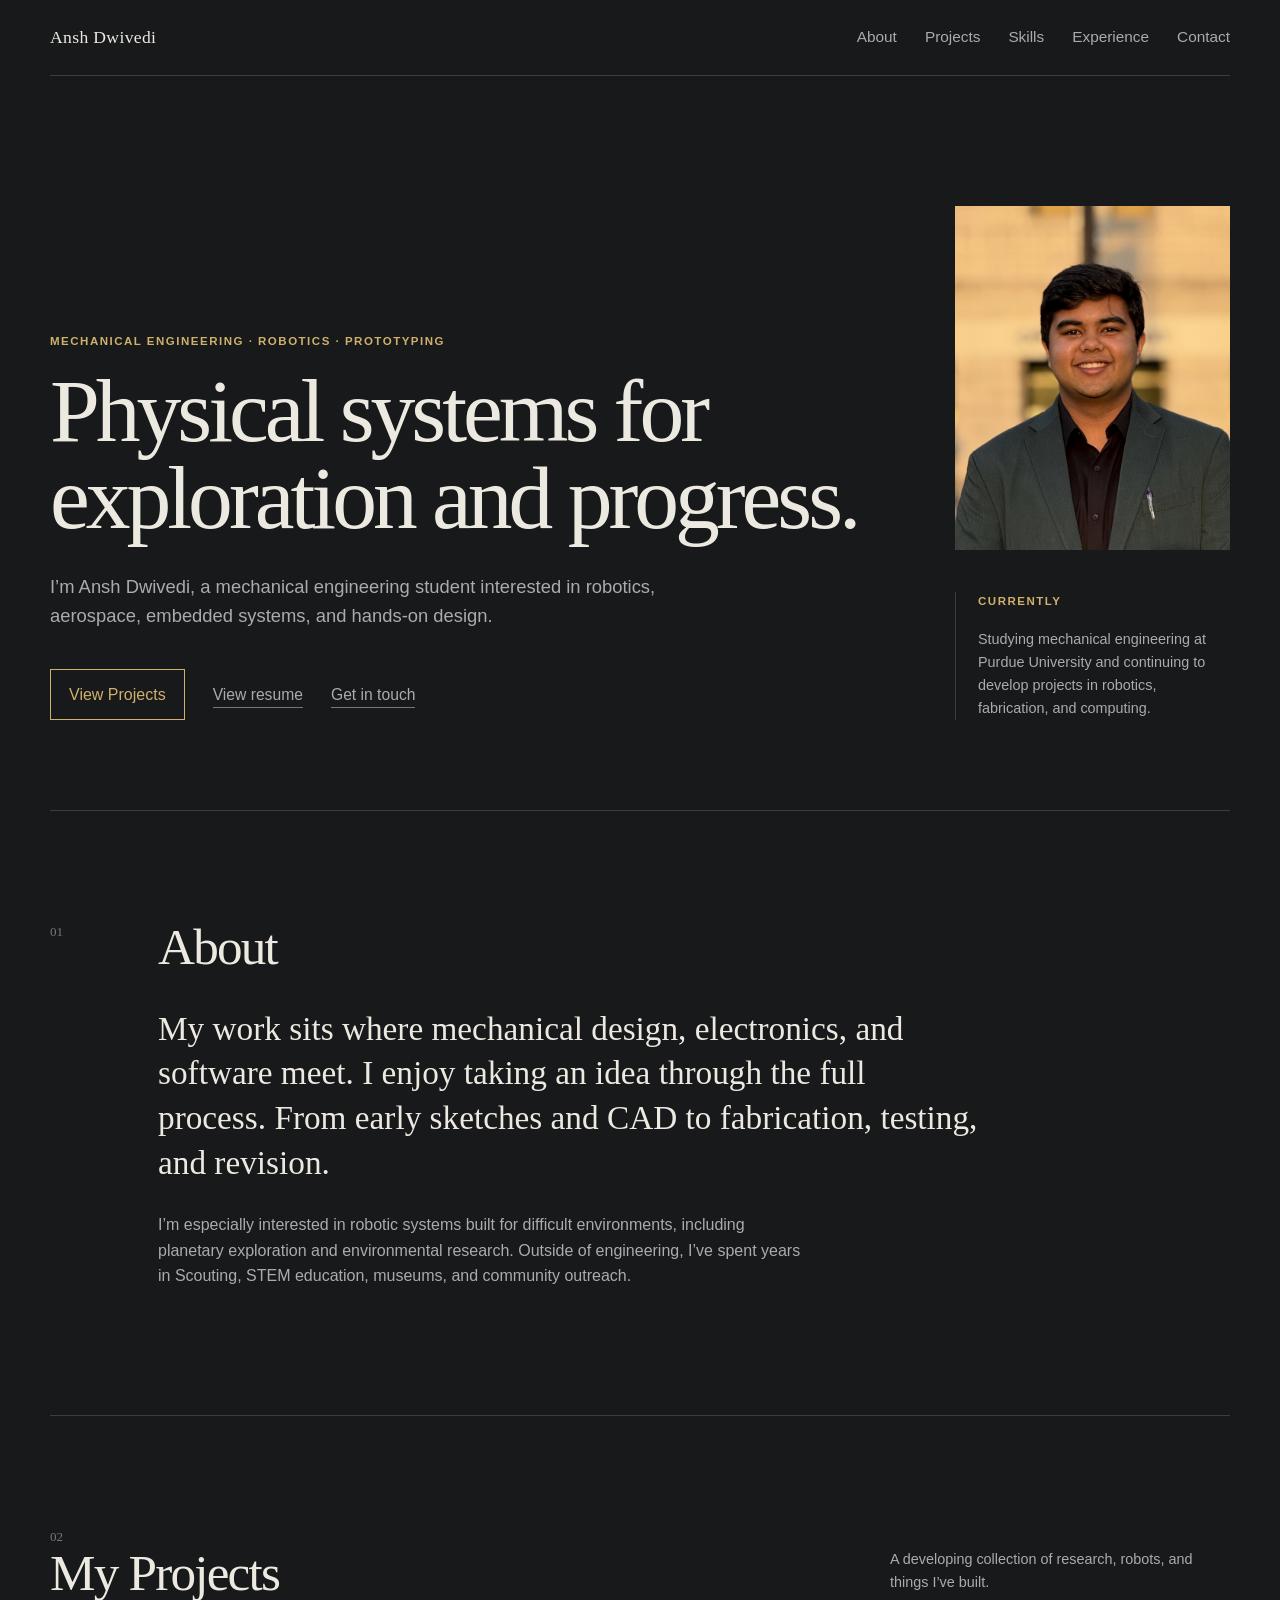
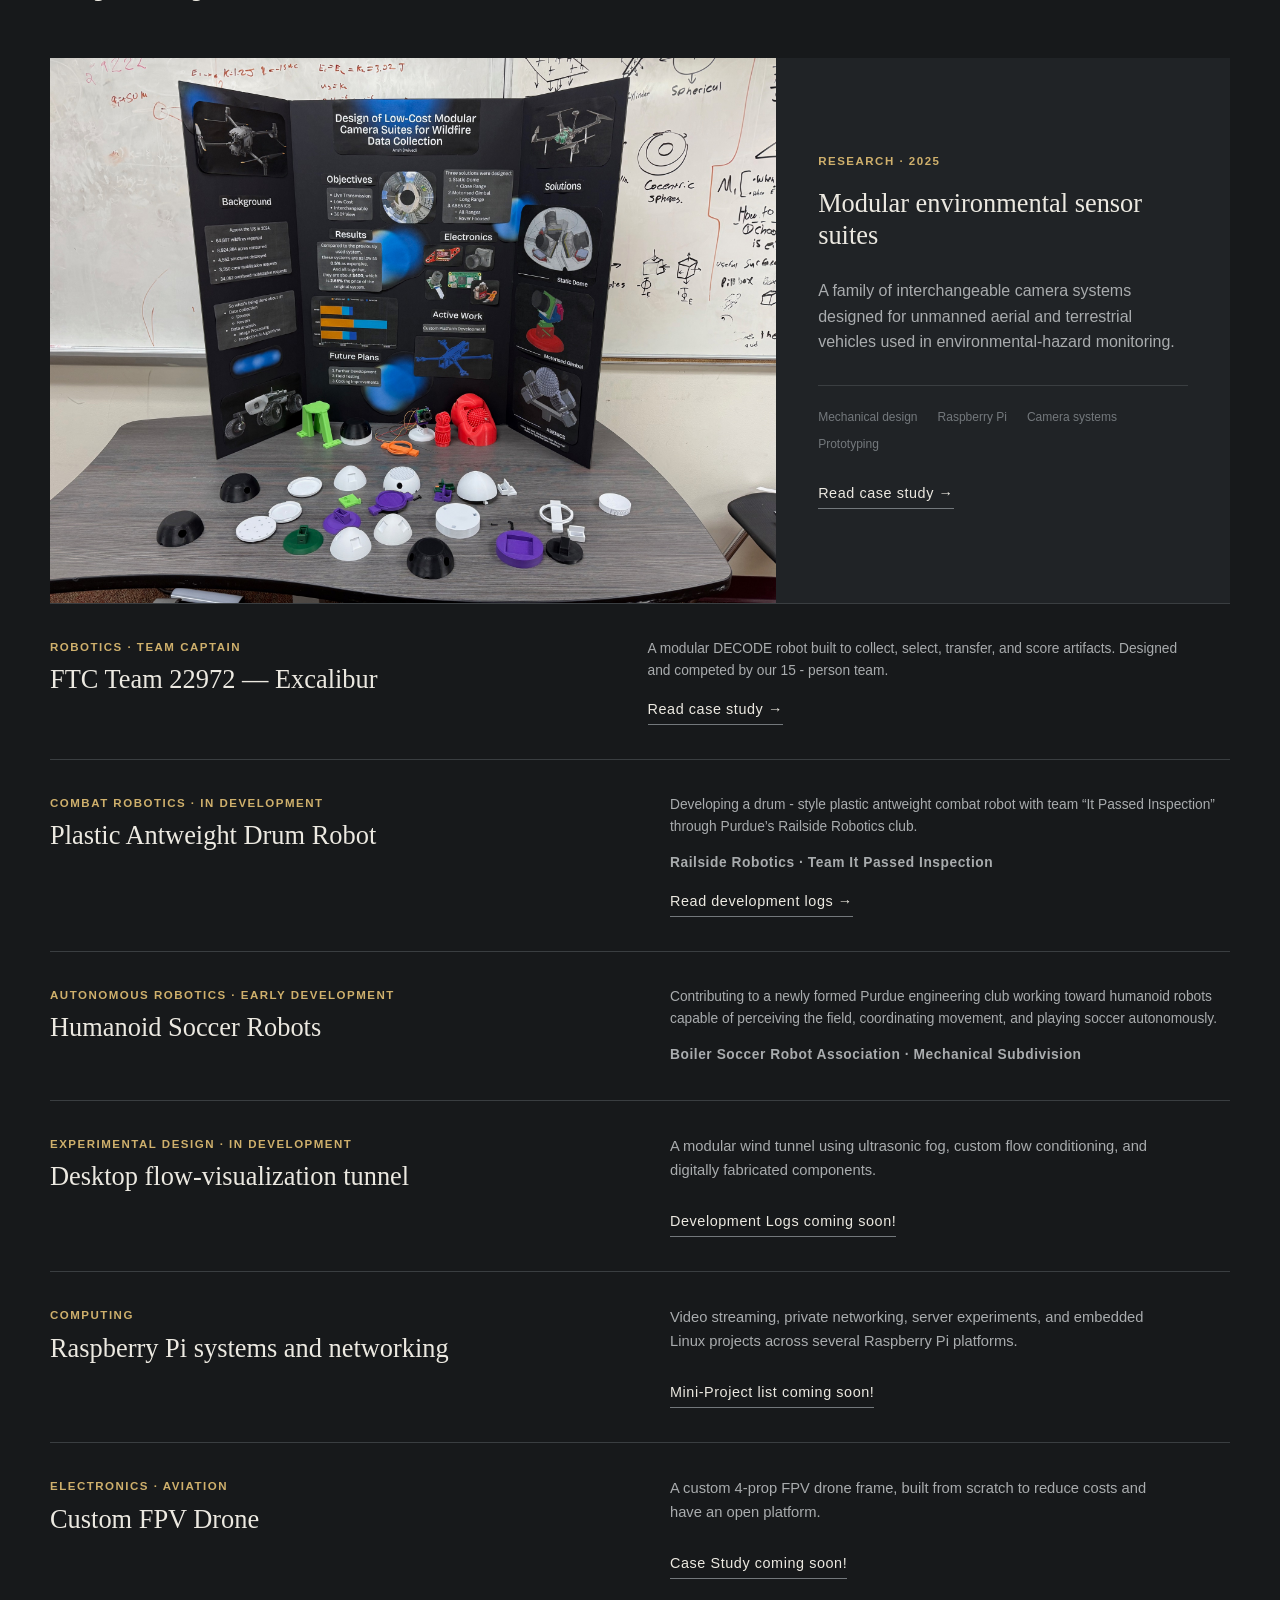
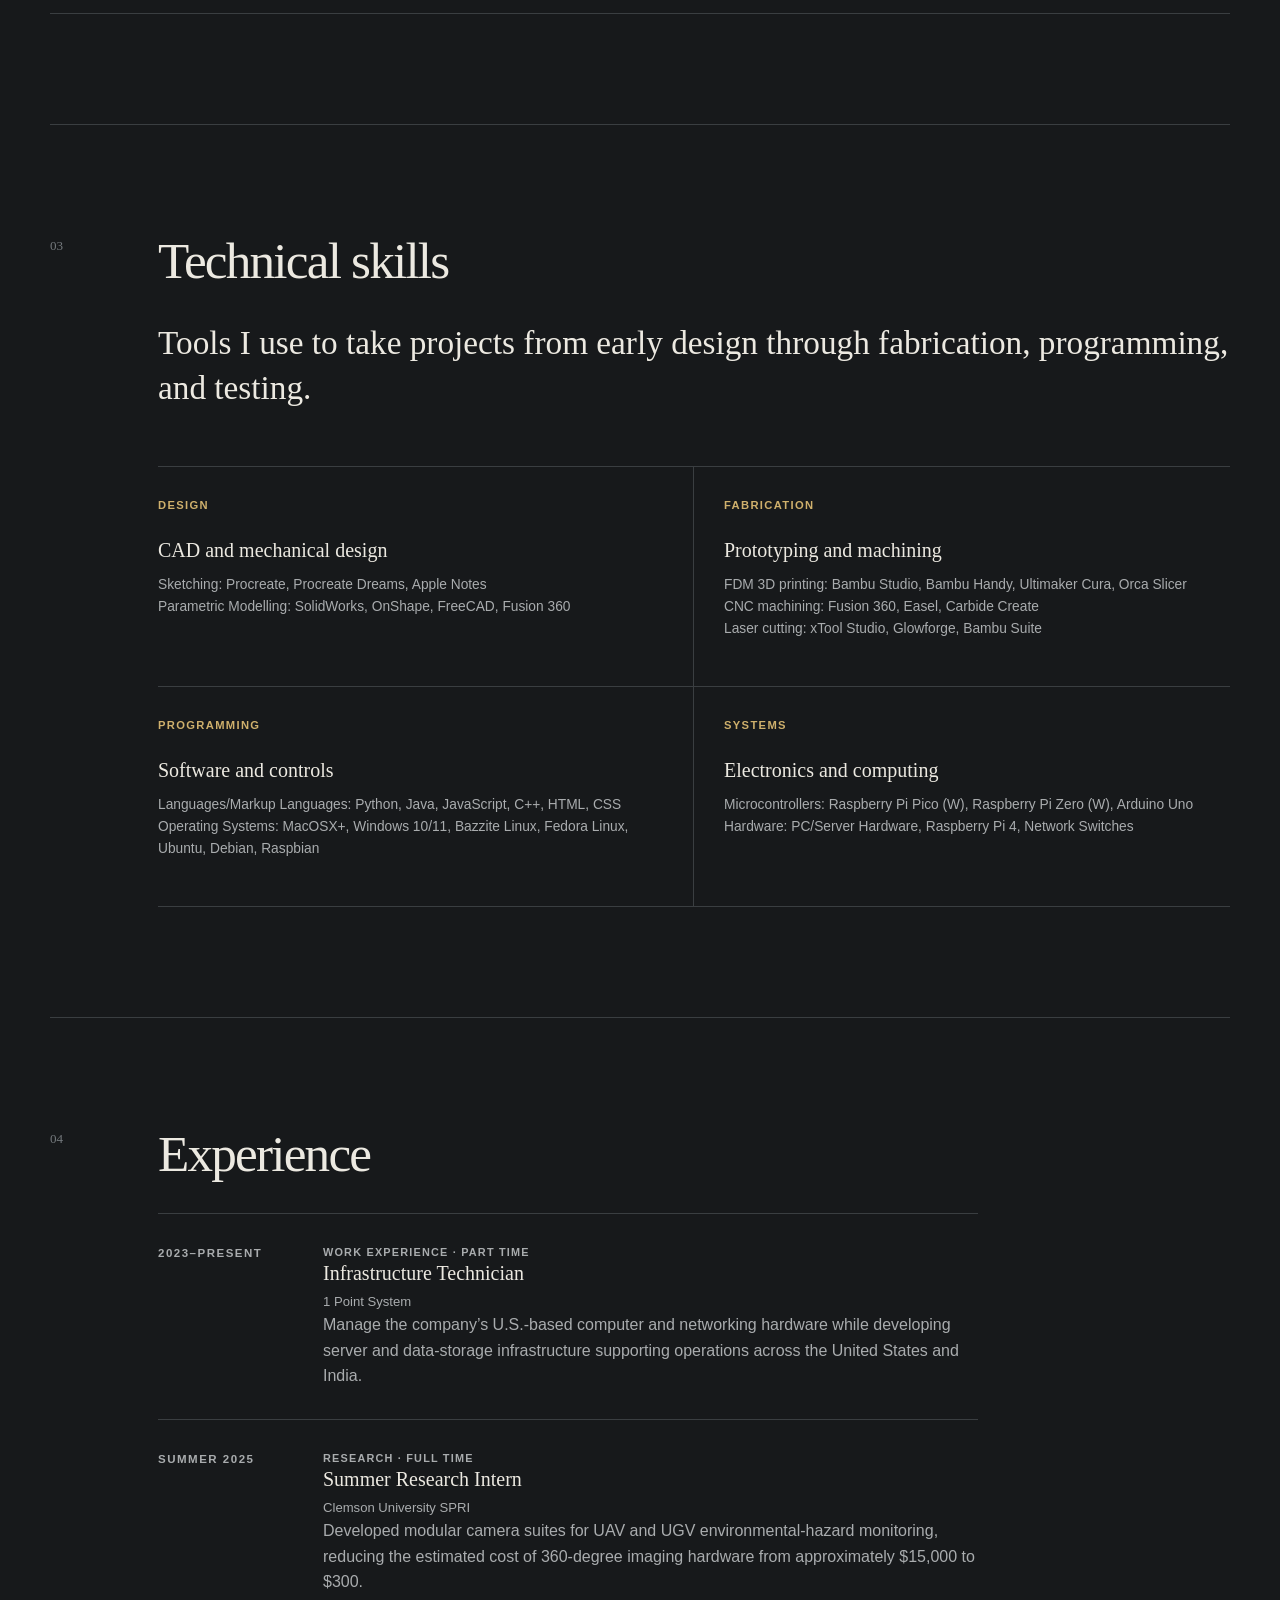
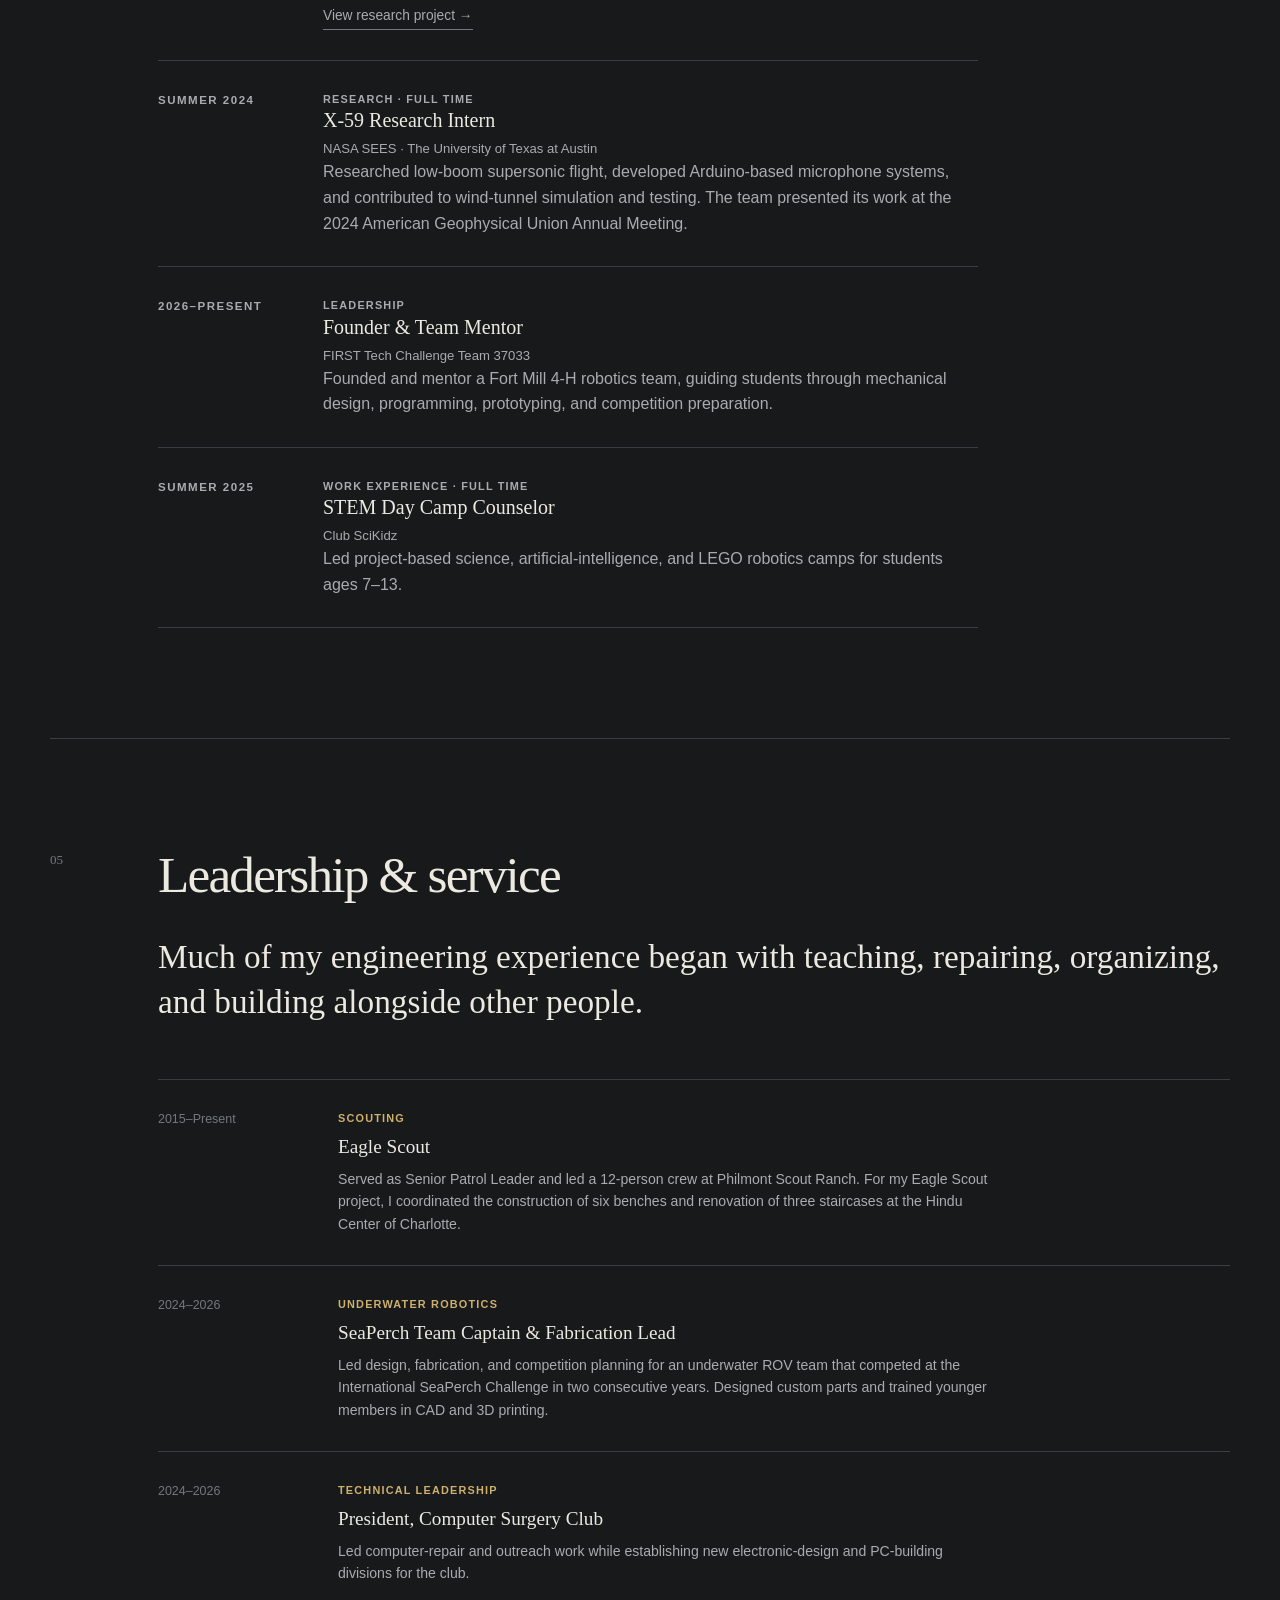
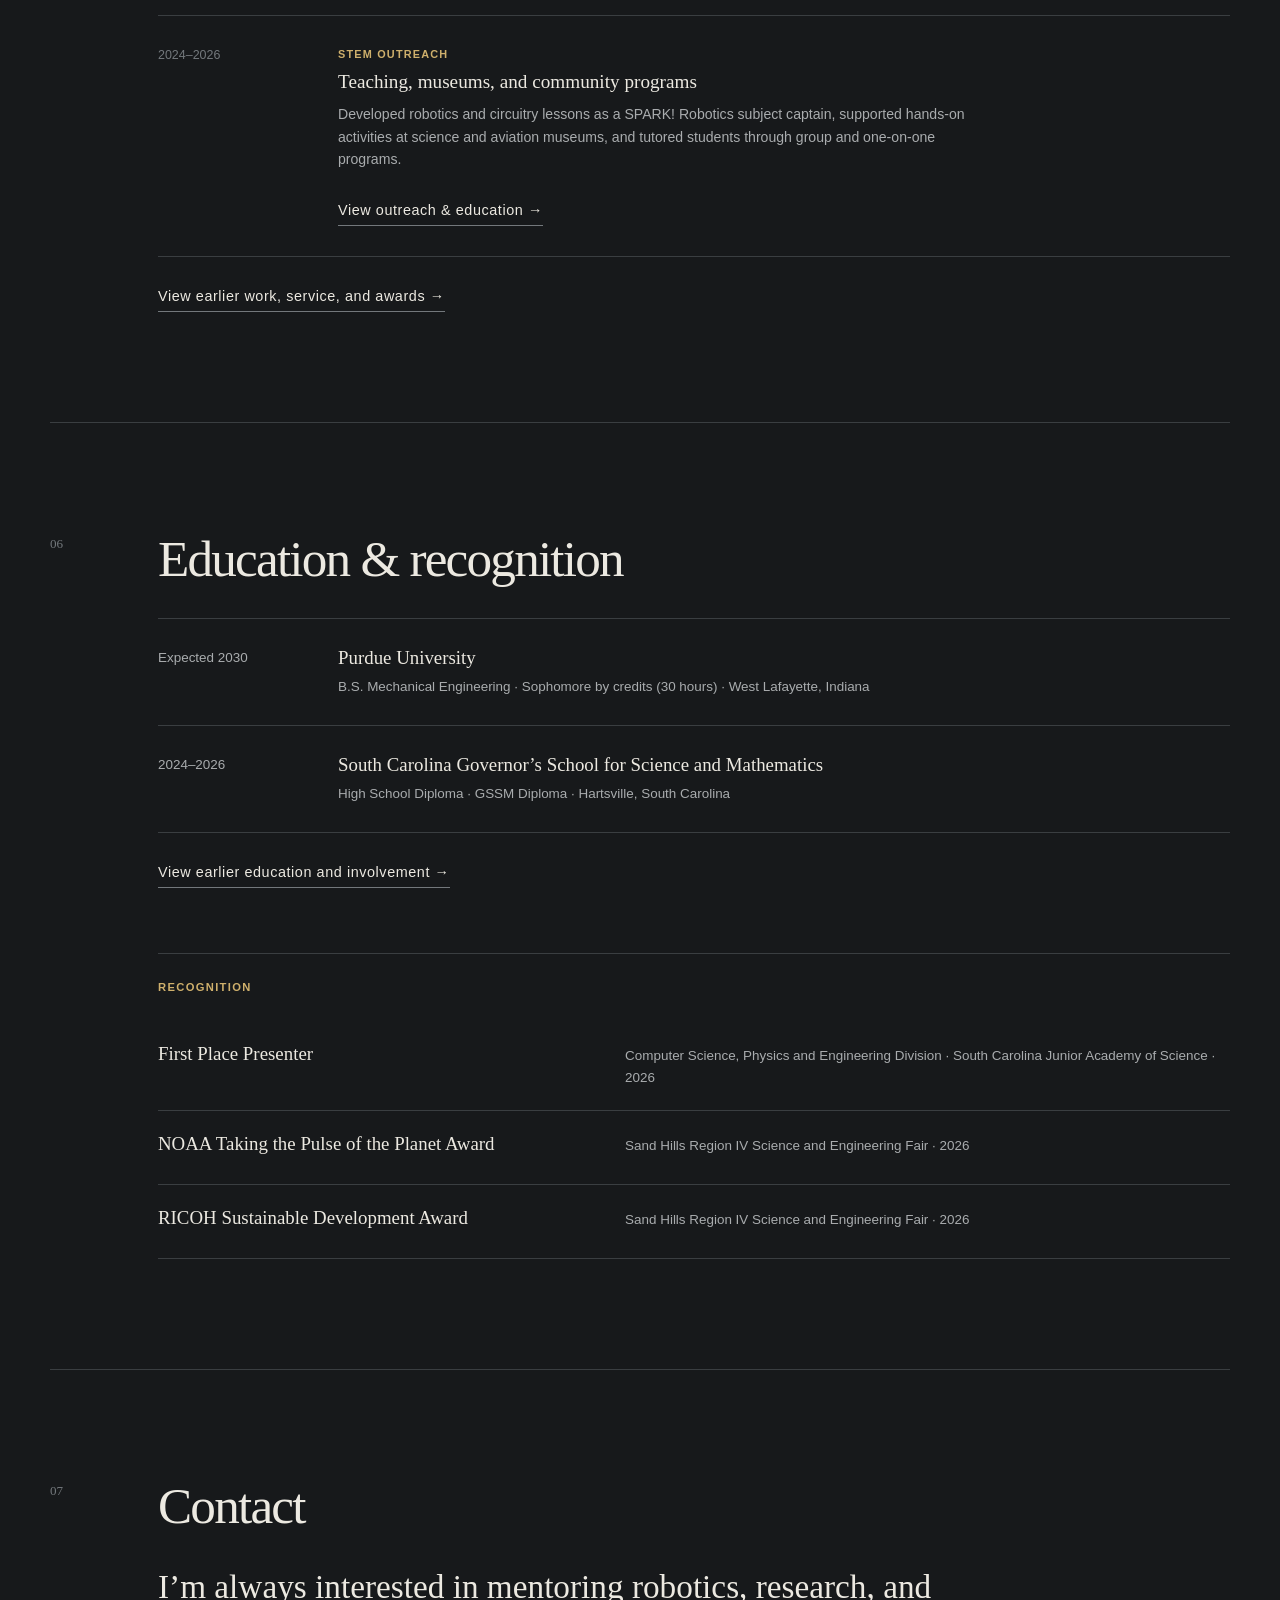
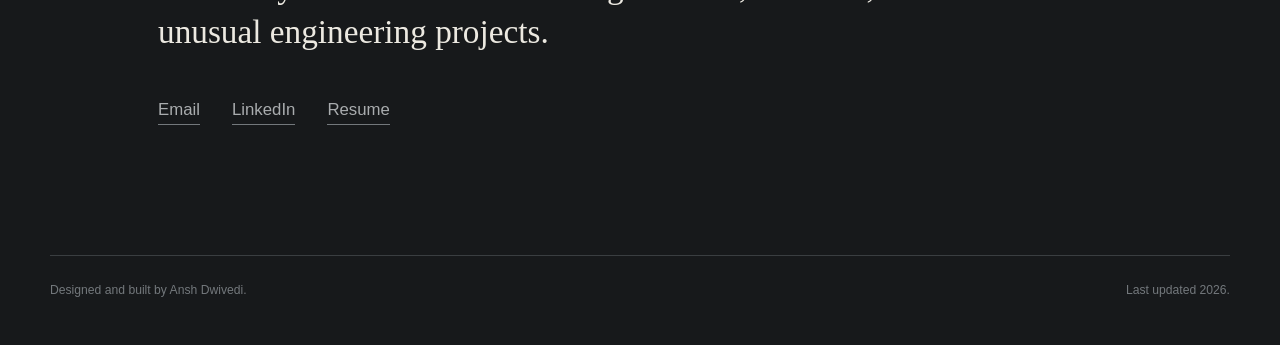
==== commit 88d98273: "updated resume" ====
--- a/index.html
+++ b/index.html
@@ -260,7 +260,7 @@
 
           <p>
             A modular wind tunnel using ultrasonic fog, custom flow
-            conditioning, and digitally fabricated components.
+            conditioning, and digitally fabricated components.<br>
             <a class="case-study-link" href="404.html">
   Development Logs coming soon!
 </a>
@@ -283,6 +283,23 @@
 </a>
           </p>
         </article>
+
+        <article class="project-row">
+          <div>
+            <p class="project-year">Electronics · Aviation</p>
+            <h3>Custom FPV Drone</h3>
+          </div>
+
+          <p>
+            A custom 4-prop FPV drone frame, built from scratch to reduce costs and have an 
+            open platform. <br>
+            <a class="case-study-link" href="404.html">
+  Case Study coming soon!
+</a>
+          </p>
+        </article>
+
+
       </div>
     </section>
 <section class="skills section" id="skills">
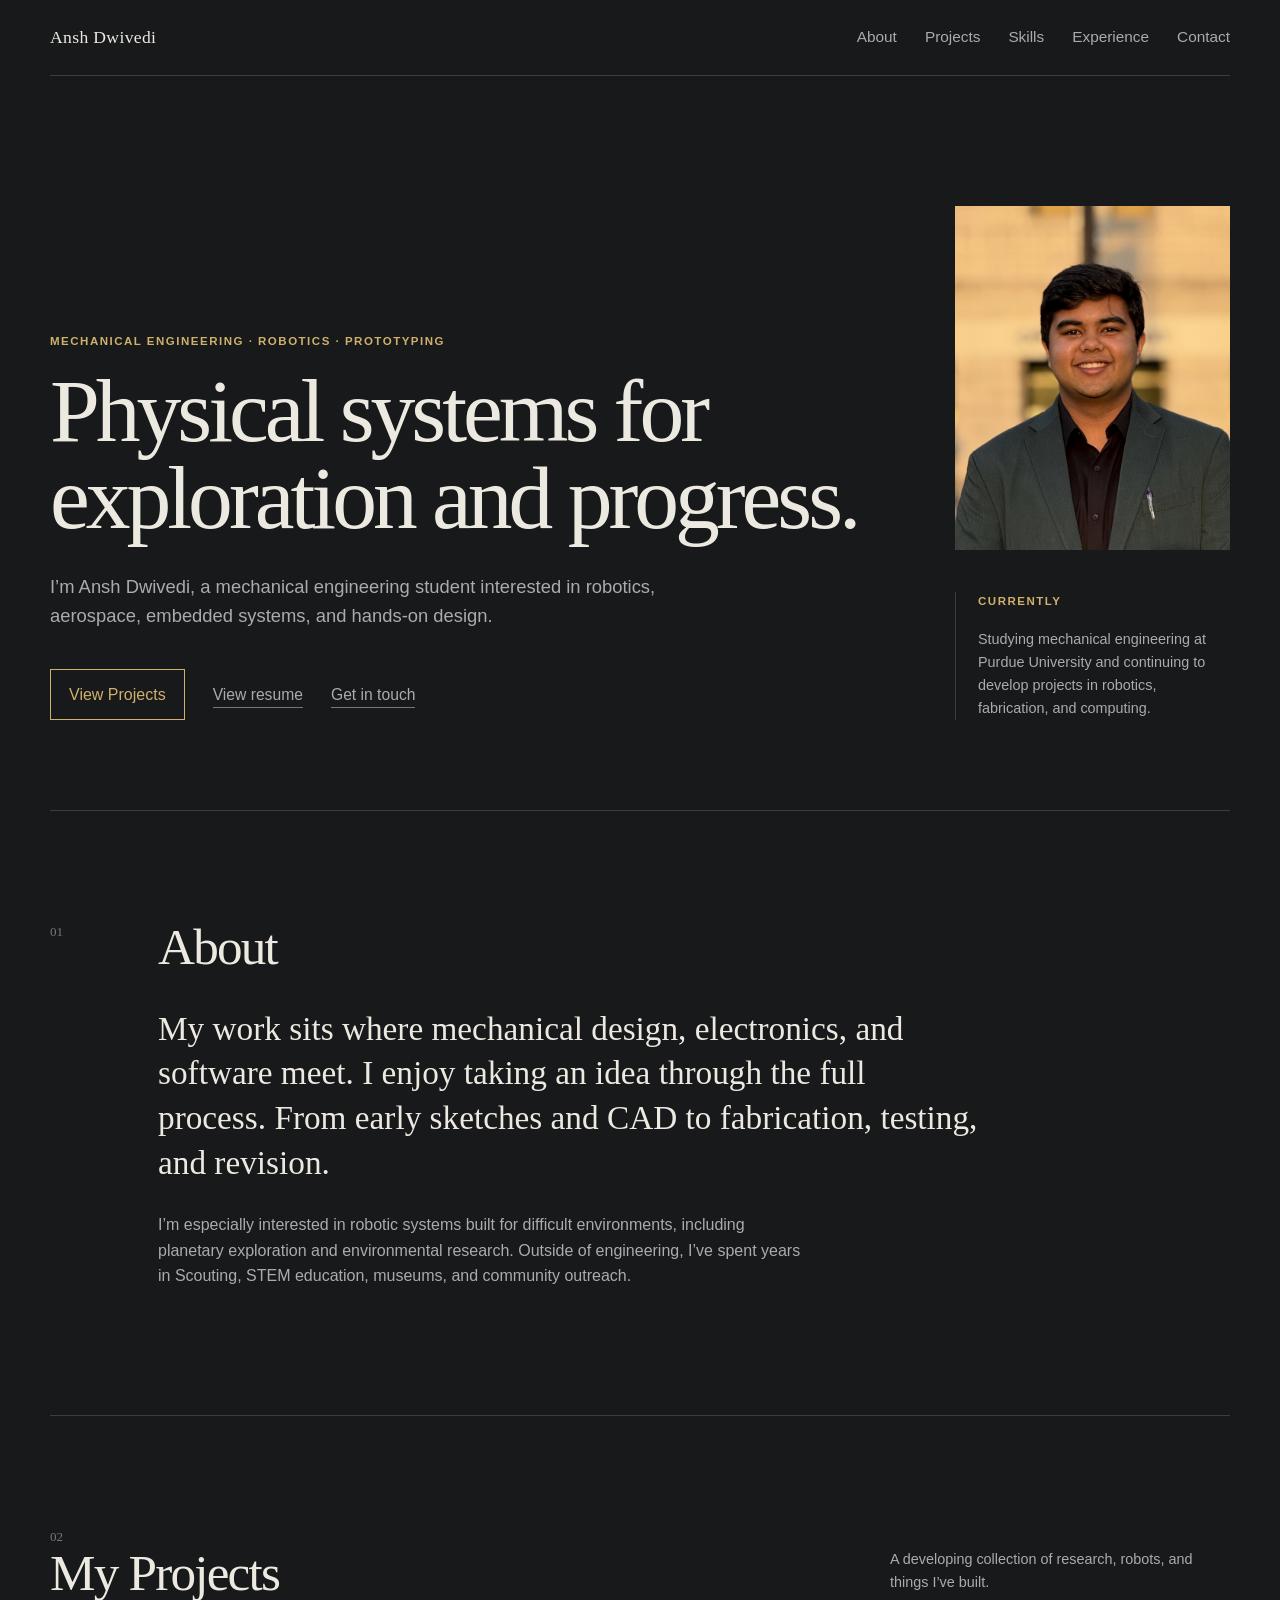
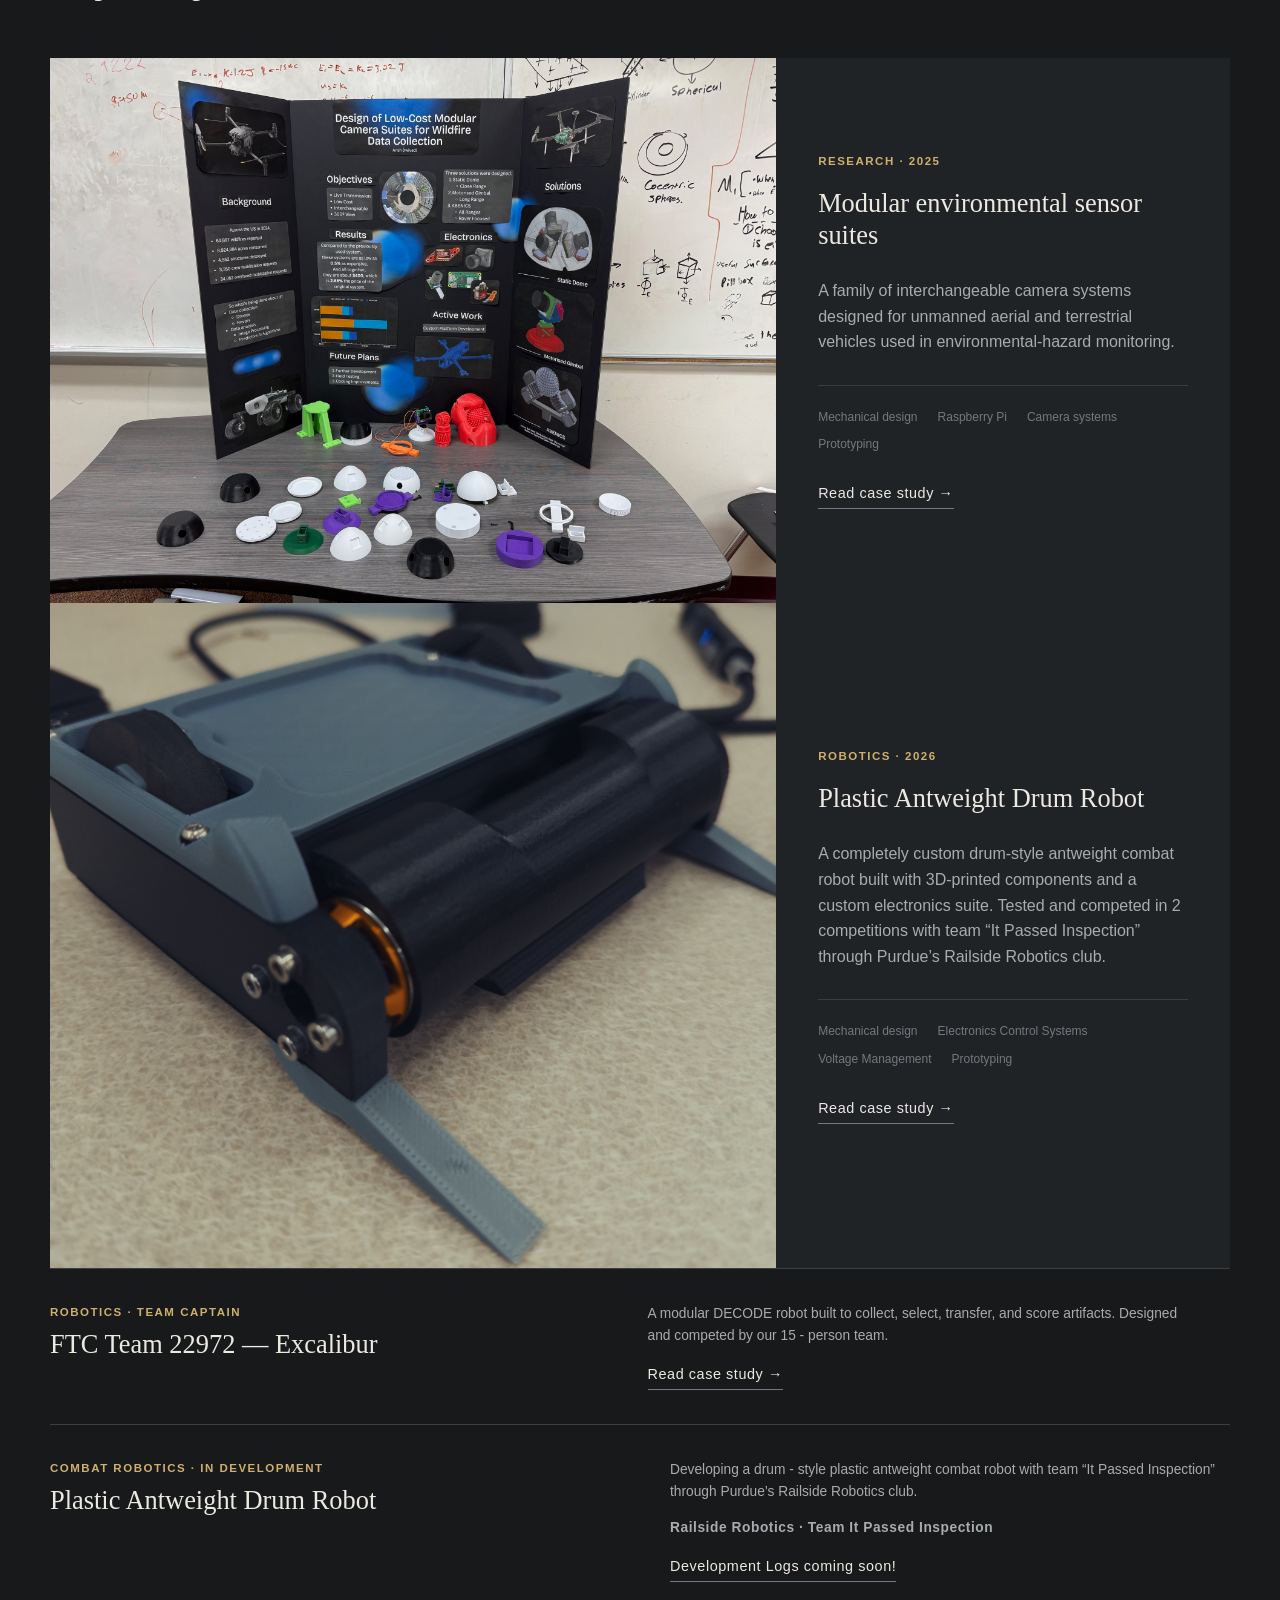
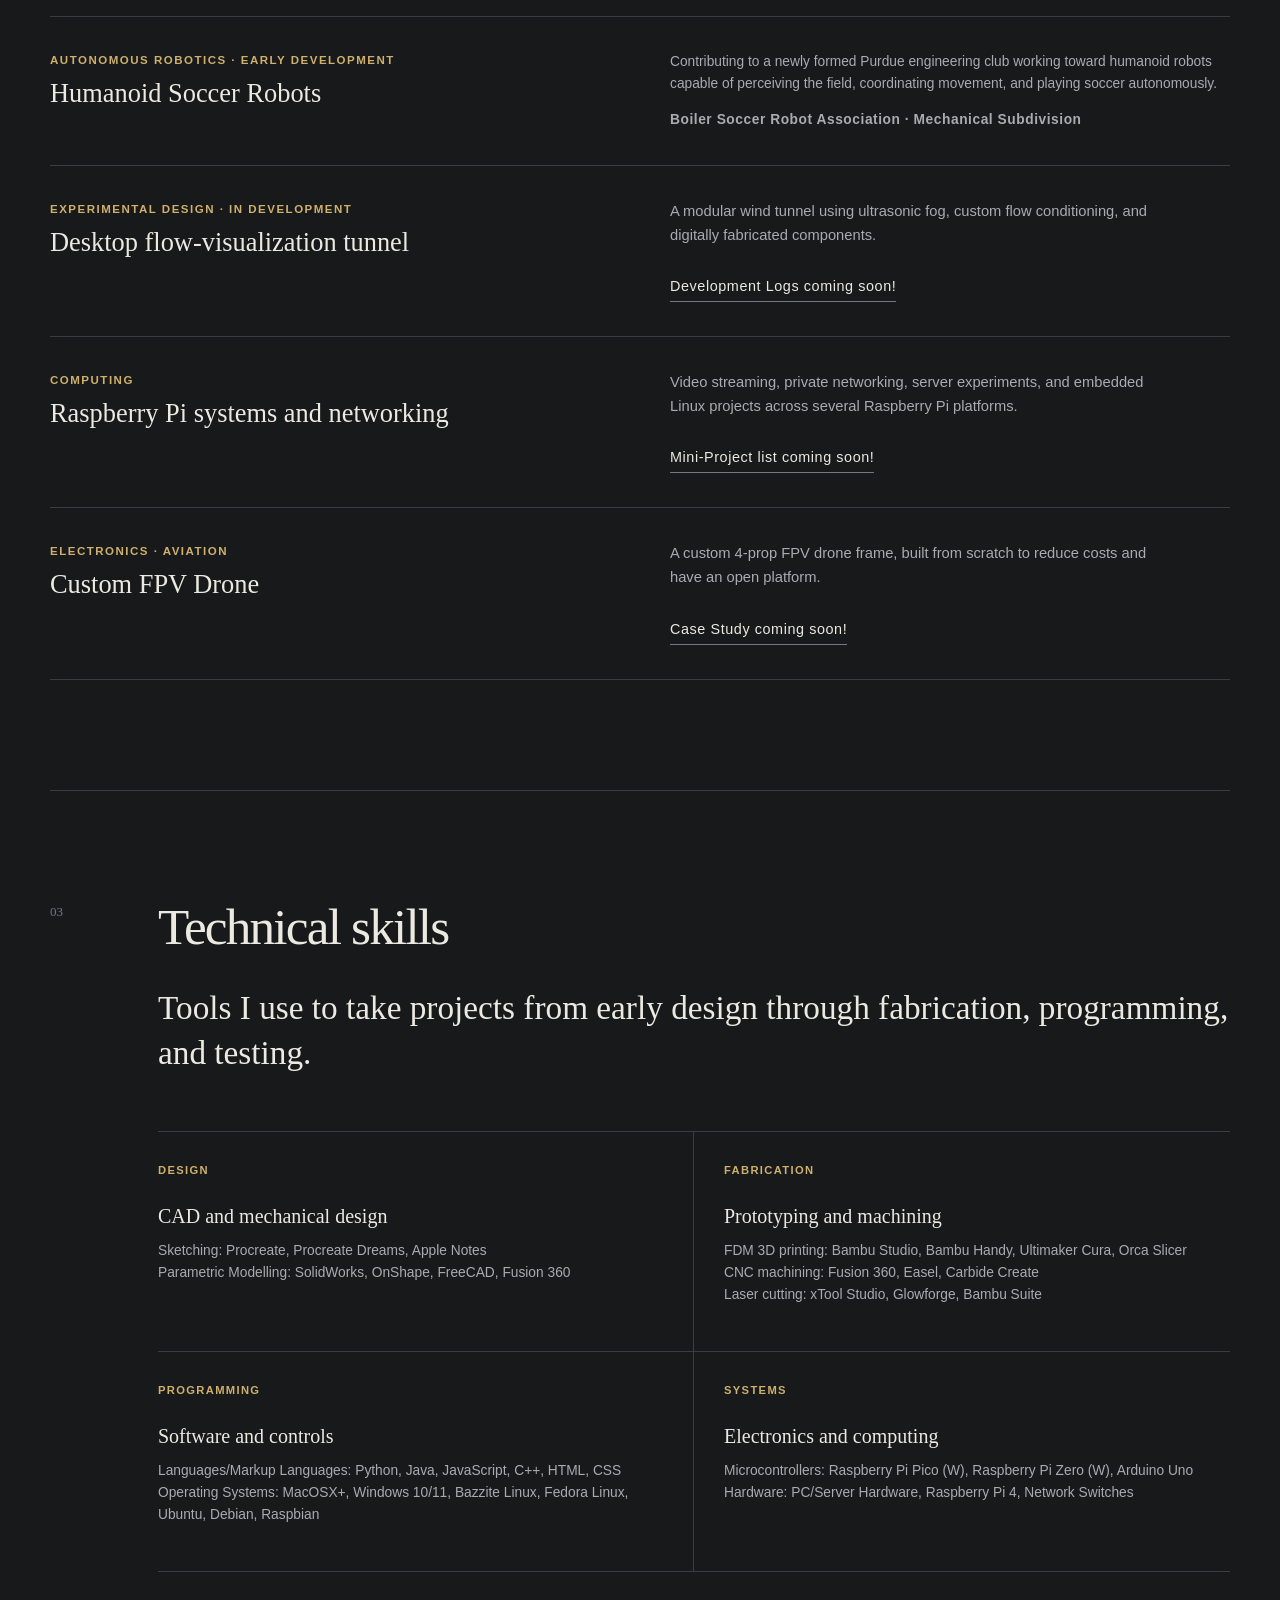
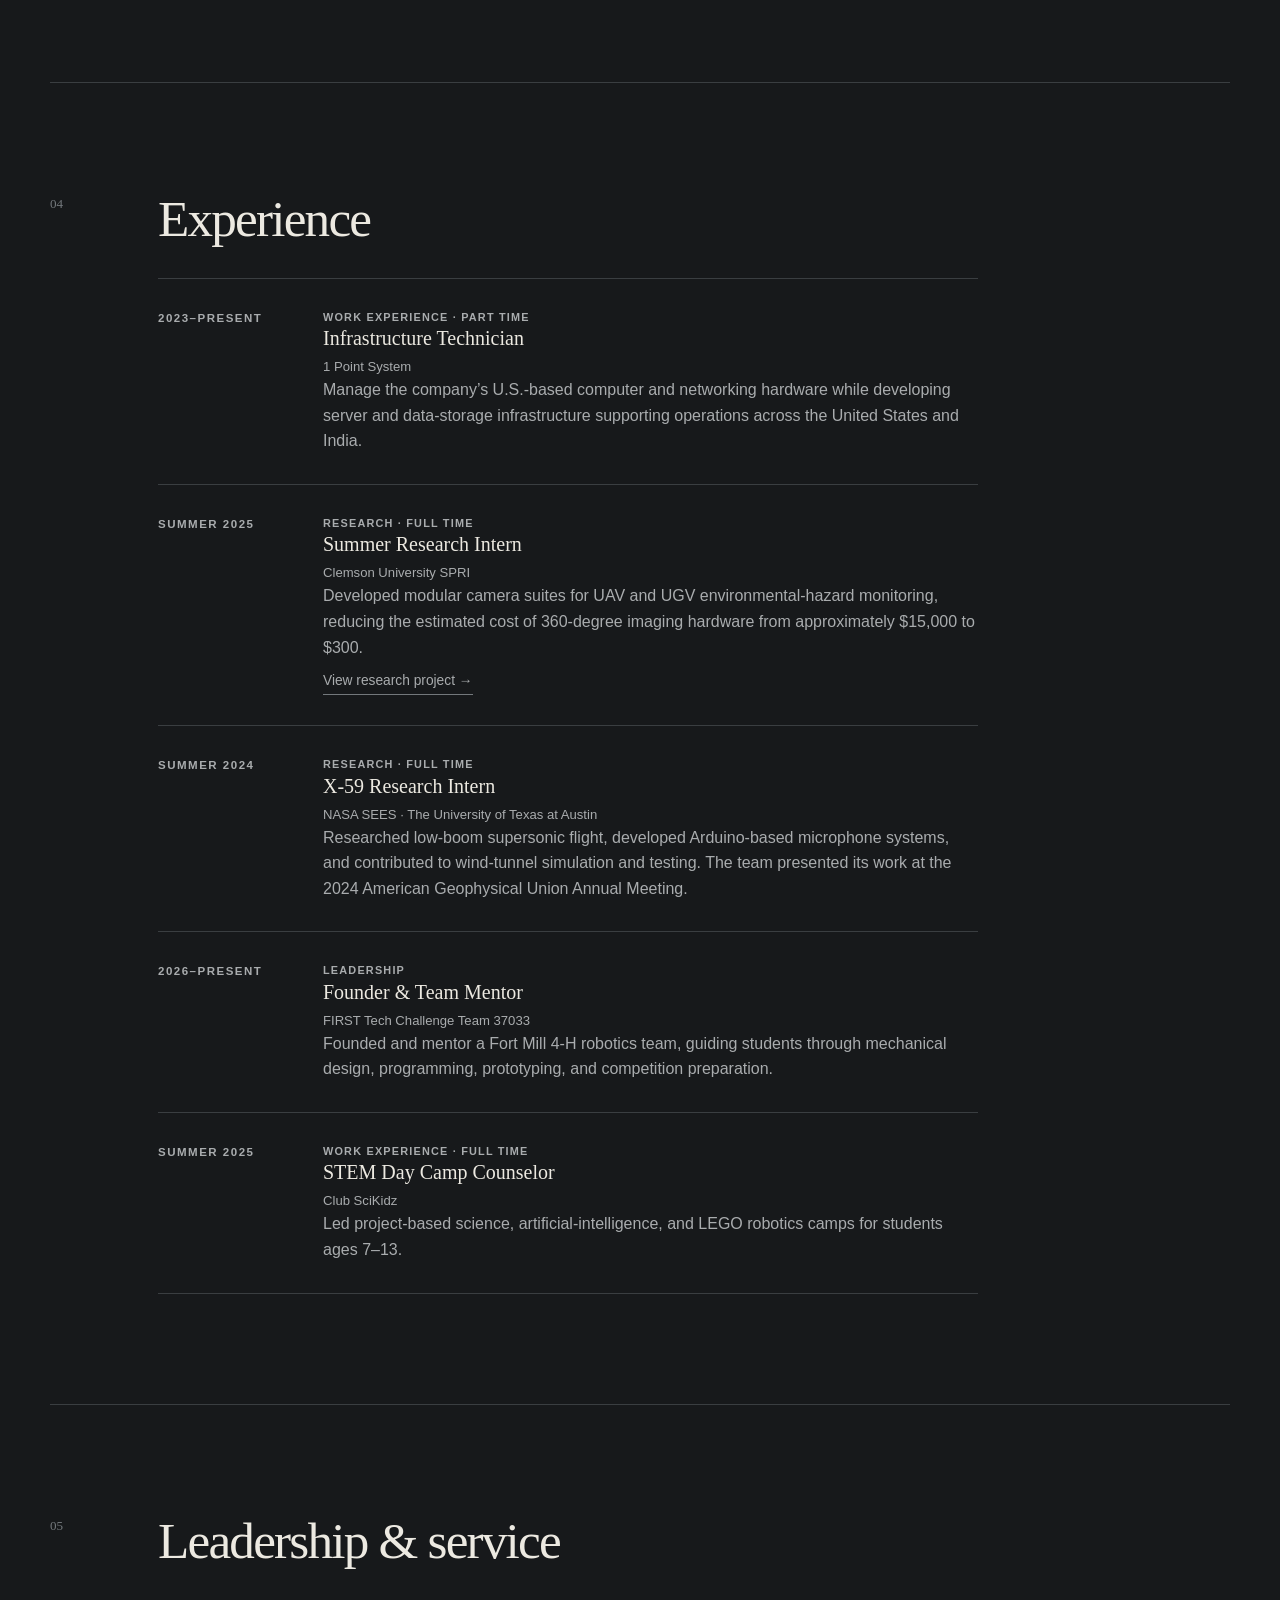
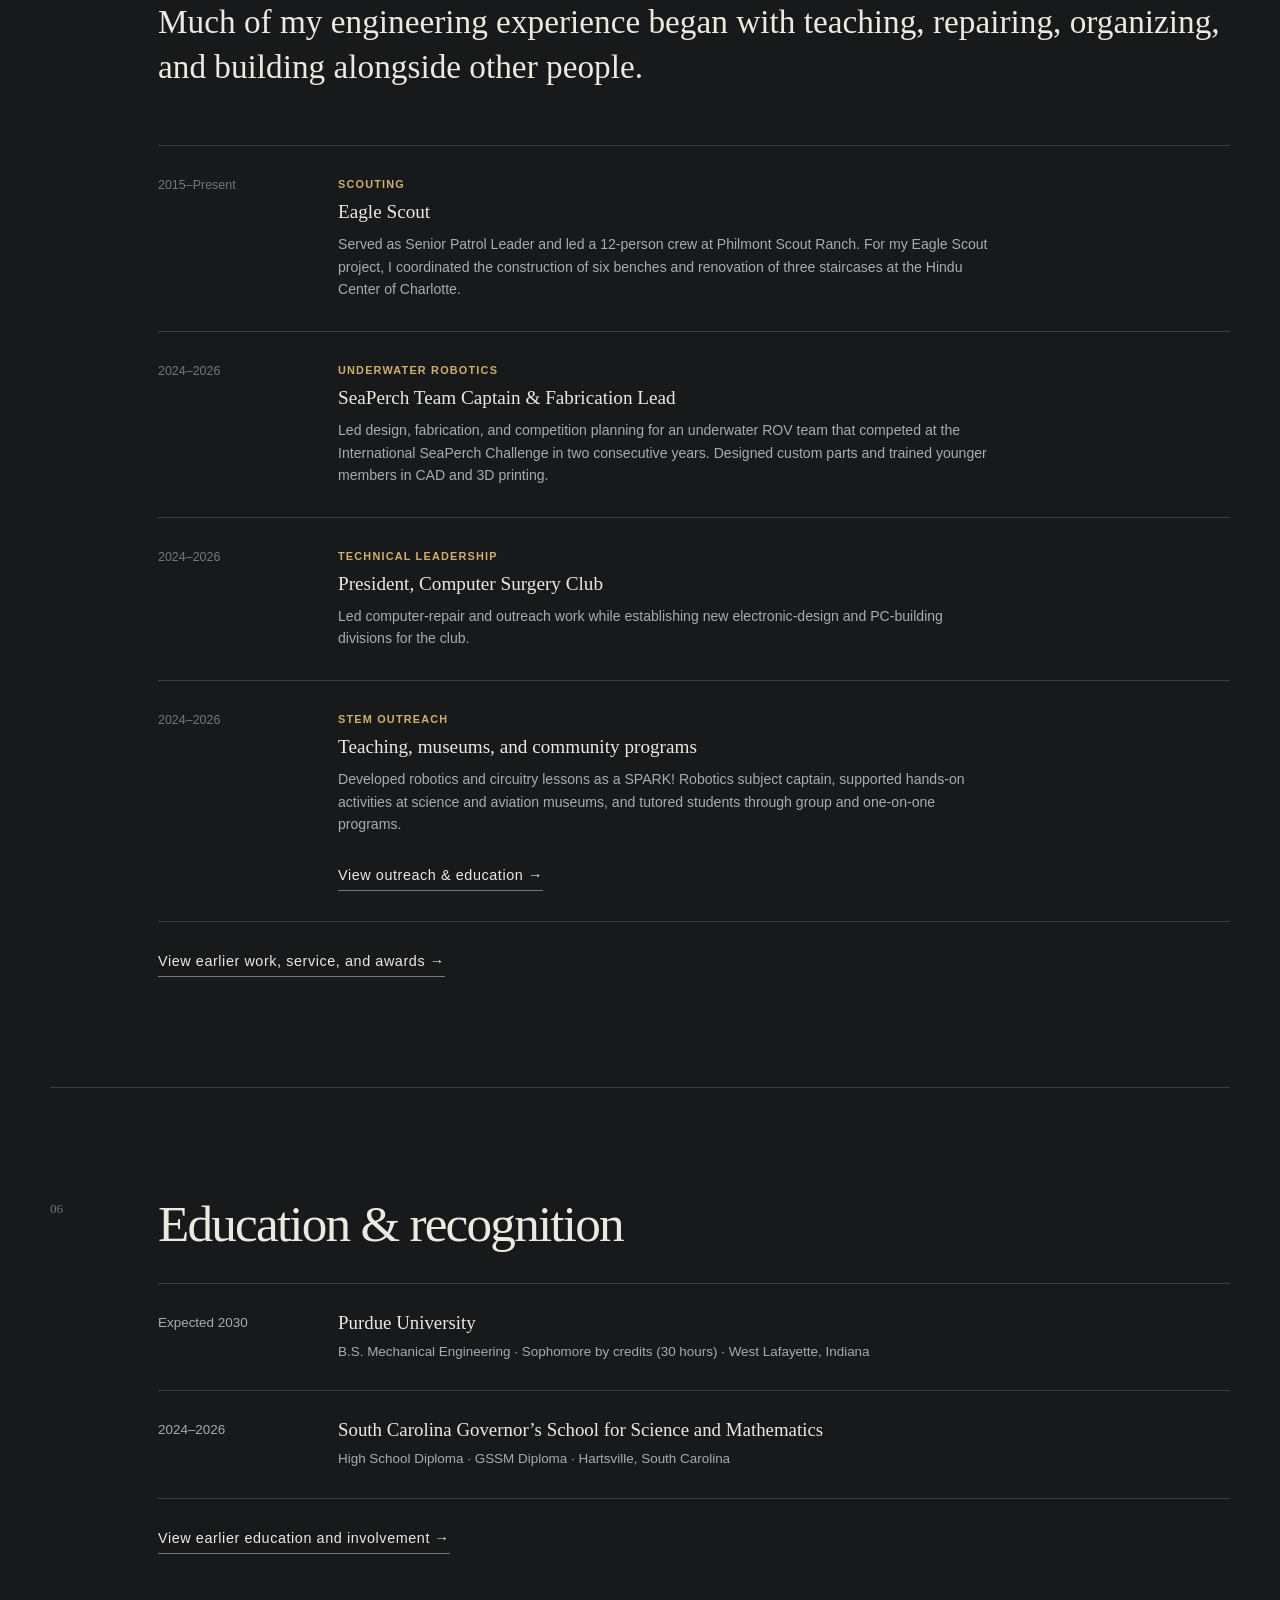
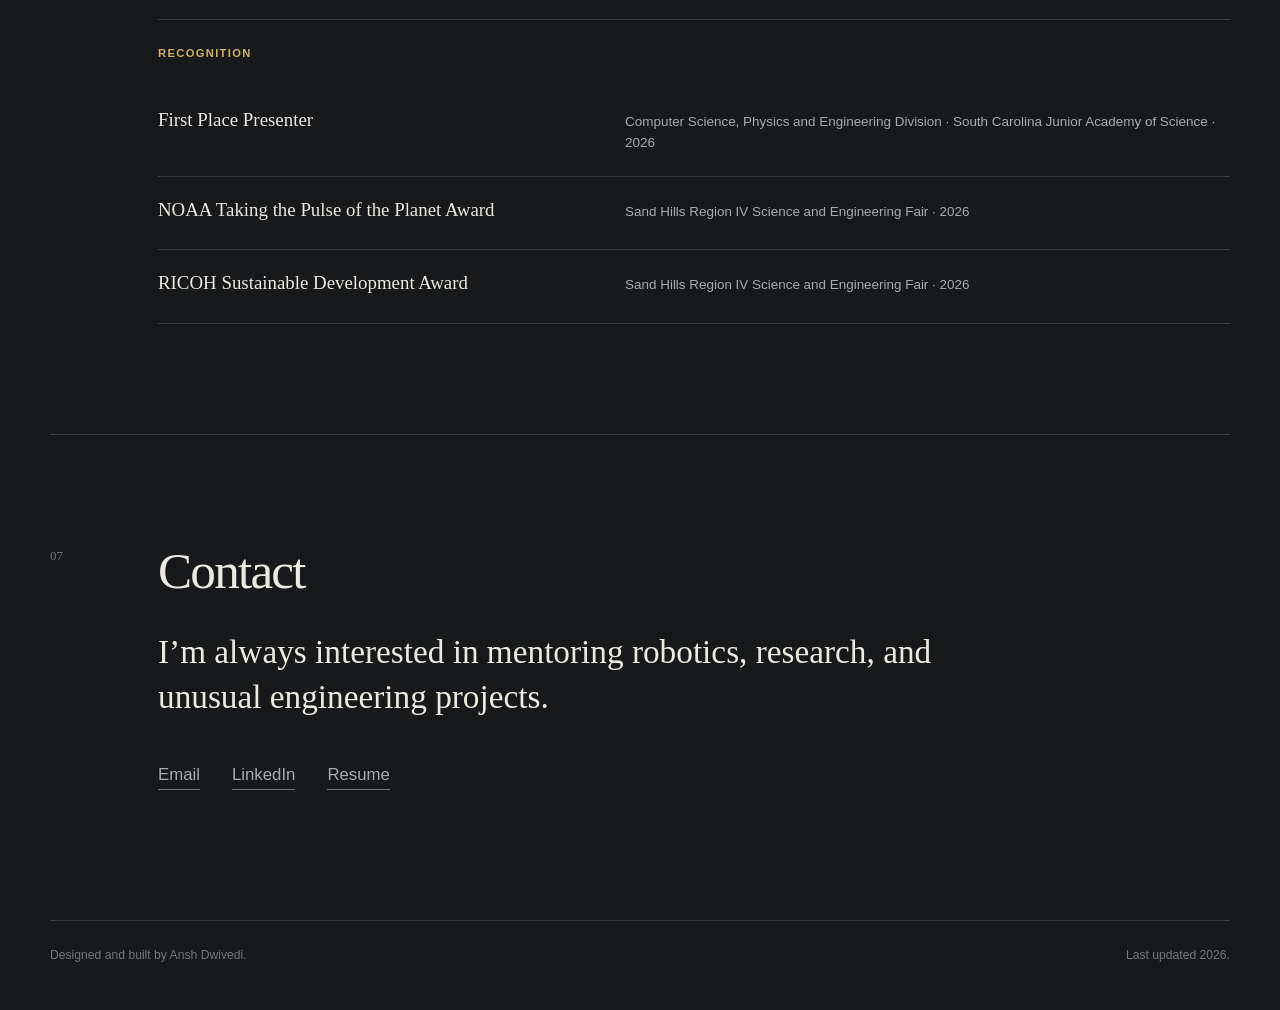
==== commit ea036f64: "add battlebots case study" ====
--- a/index.html
+++ b/index.html
@@ -188,6 +188,45 @@
         </div>
       </article>
 
+
+  <article class="project project-featured">
+    <a 
+      class="project-image" 
+      href="projects/plant-weight.html" 
+      aria-label="Read about the plant weight battlebot project"
+    >
+    <img
+    src="assets/images/plant-weight/plant-example.jpeg"
+    alt="The finished version of our battlebot, a 3D-printed antweight drum robot with a custom frame and electronics"
+    >
+</a>
+
+        <div class="project-details">
+          <p class="project-year">Robotics · 2026</p>
+          <h3>
+  <a class="project-title-link" href="projects/plant-weight.html">
+    Plastic Antweight Drum Robot
+  </a>
+</h3>
+
+          <p>
+            A completely custom drum-style antweight combat robot built with 
+            3D-printed components and a custom electronics suite. Tested and competed in 
+            2 competitions with team “It Passed Inspection” through Purdue’s Railside Robotics club.
+          </p>
+
+          <ul class="project-tags" aria-label="Project disciplines">
+            <li>Mechanical design</li>
+            <li>Electronics Control Systems</li>
+            <li>Voltage Management</li>
+            <li>Prototyping</li>
+          </ul>
+          <a class="case-study-link" href="projects/plant-weight.html">
+  Read case study →
+</a>
+        </div>
+      </article>
+
       <div class="project-list">
         <a class="project-row project-row-link" href="projects/ftc-excalibur.html">
   <div>
@@ -223,8 +262,8 @@
     <p class="project-affiliation">
       Railside Robotics · Team It Passed Inspection
     </p>
-    <a class="case-study-link" href="projects/plant-weight.html">
-  Read development logs →
+    <a class="case-study-link" href="404.html">
+  Development Logs coming soon!
 </a>
   </div>
 </article>
@@ -262,8 +301,8 @@
             A modular wind tunnel using ultrasonic fog, custom flow
             conditioning, and digitally fabricated components.<br>
             <a class="case-study-link" href="404.html">
-  Development Logs coming soon!
-</a>
+              Development Logs coming soon!
+            </a>
           </p>
           
           
--- a/style.css
+++ b/style.css
@@ -750,6 +750,13 @@
   max-height: 720px;
   background: var(--surface);
   object-fit: contain;
+}
+
+.wide-figure video {
+  width: 100%;
+  max-height: 720px;
+  display: block;
+  background: var(--surface);
 }
 
 .mechanism-list {
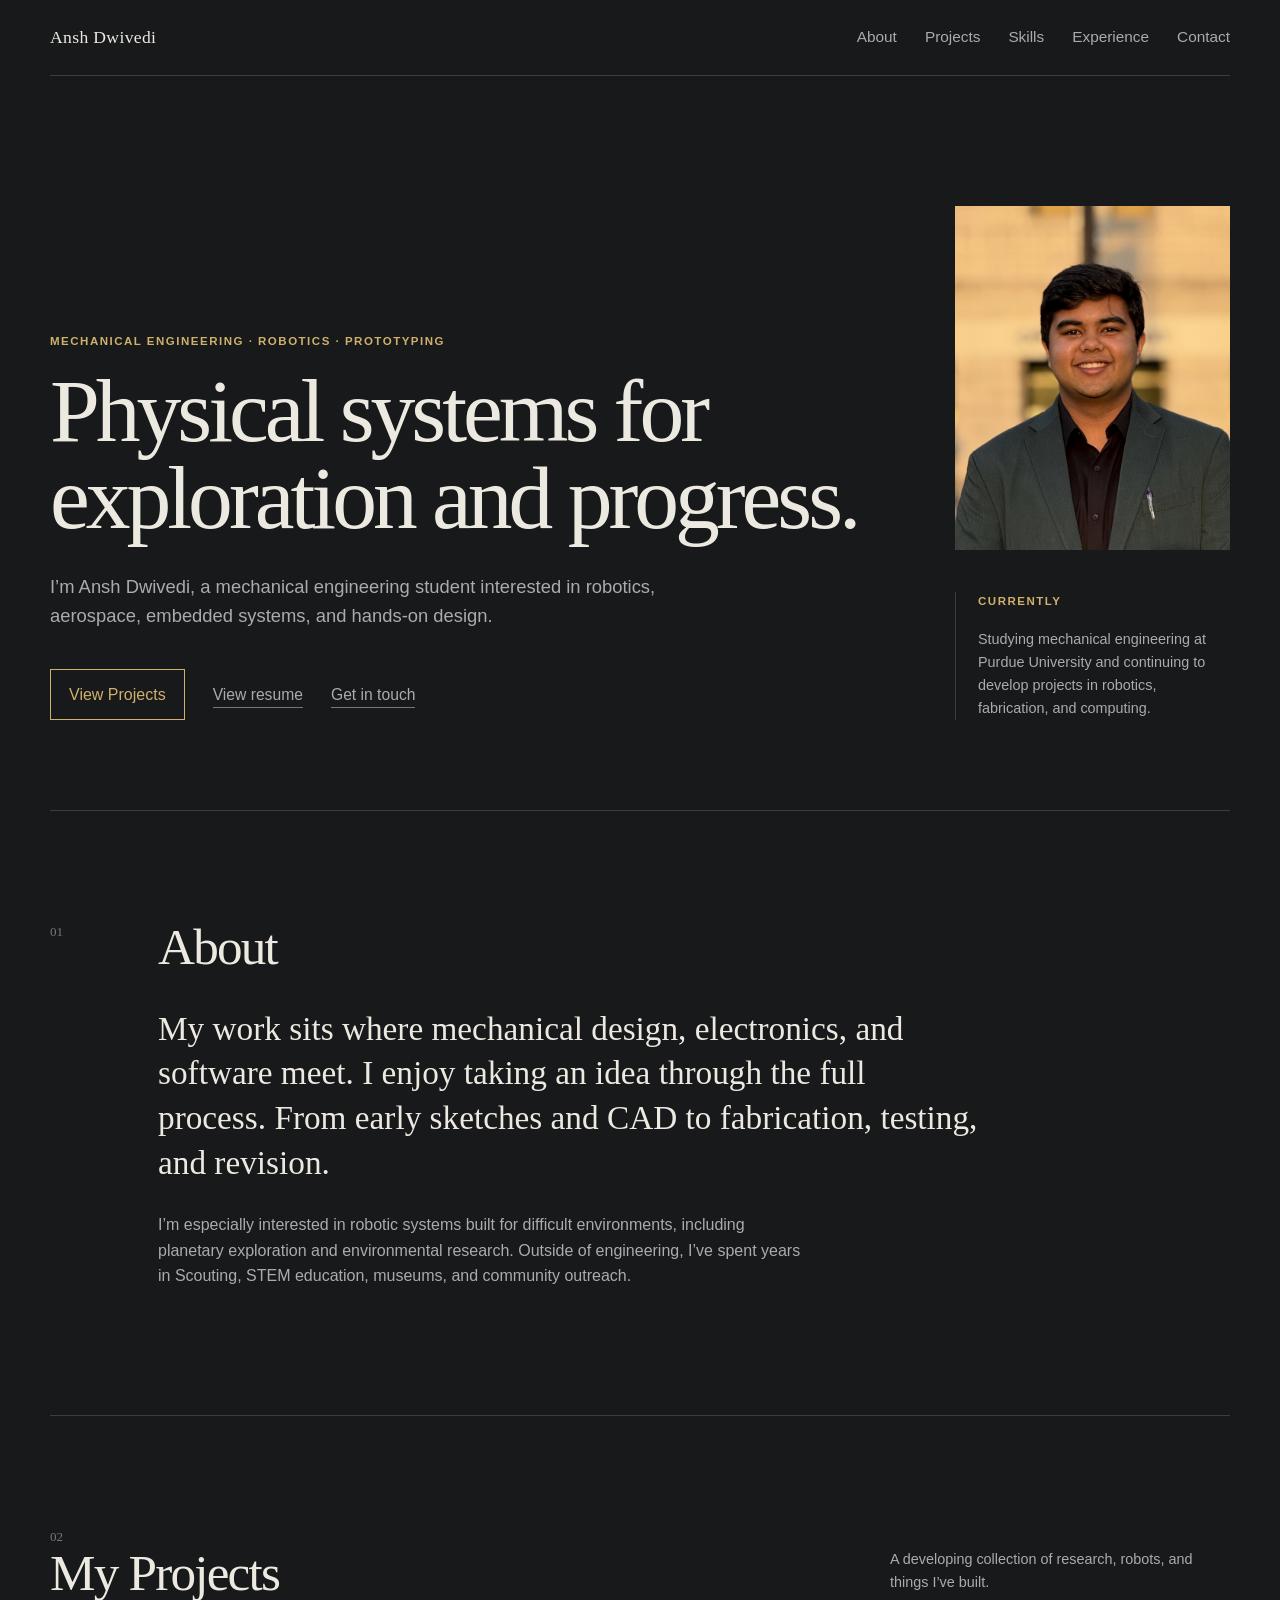
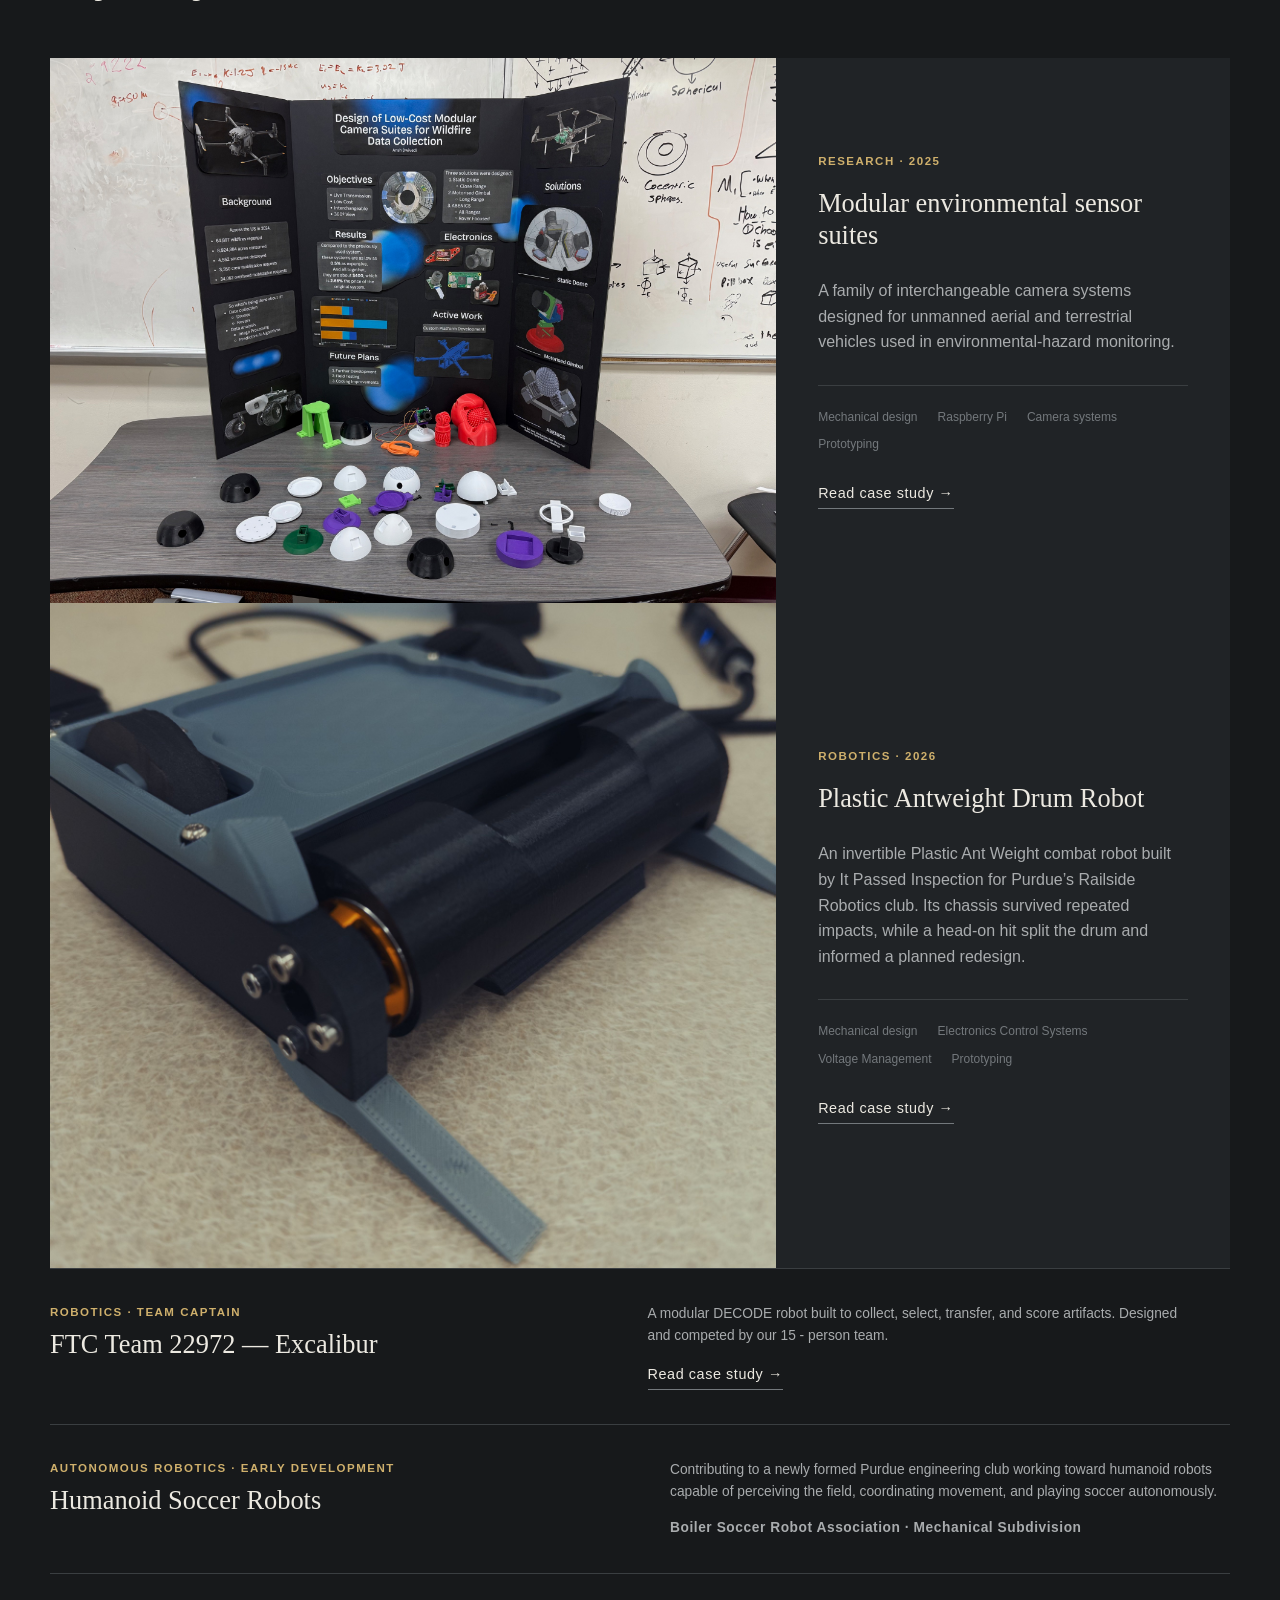
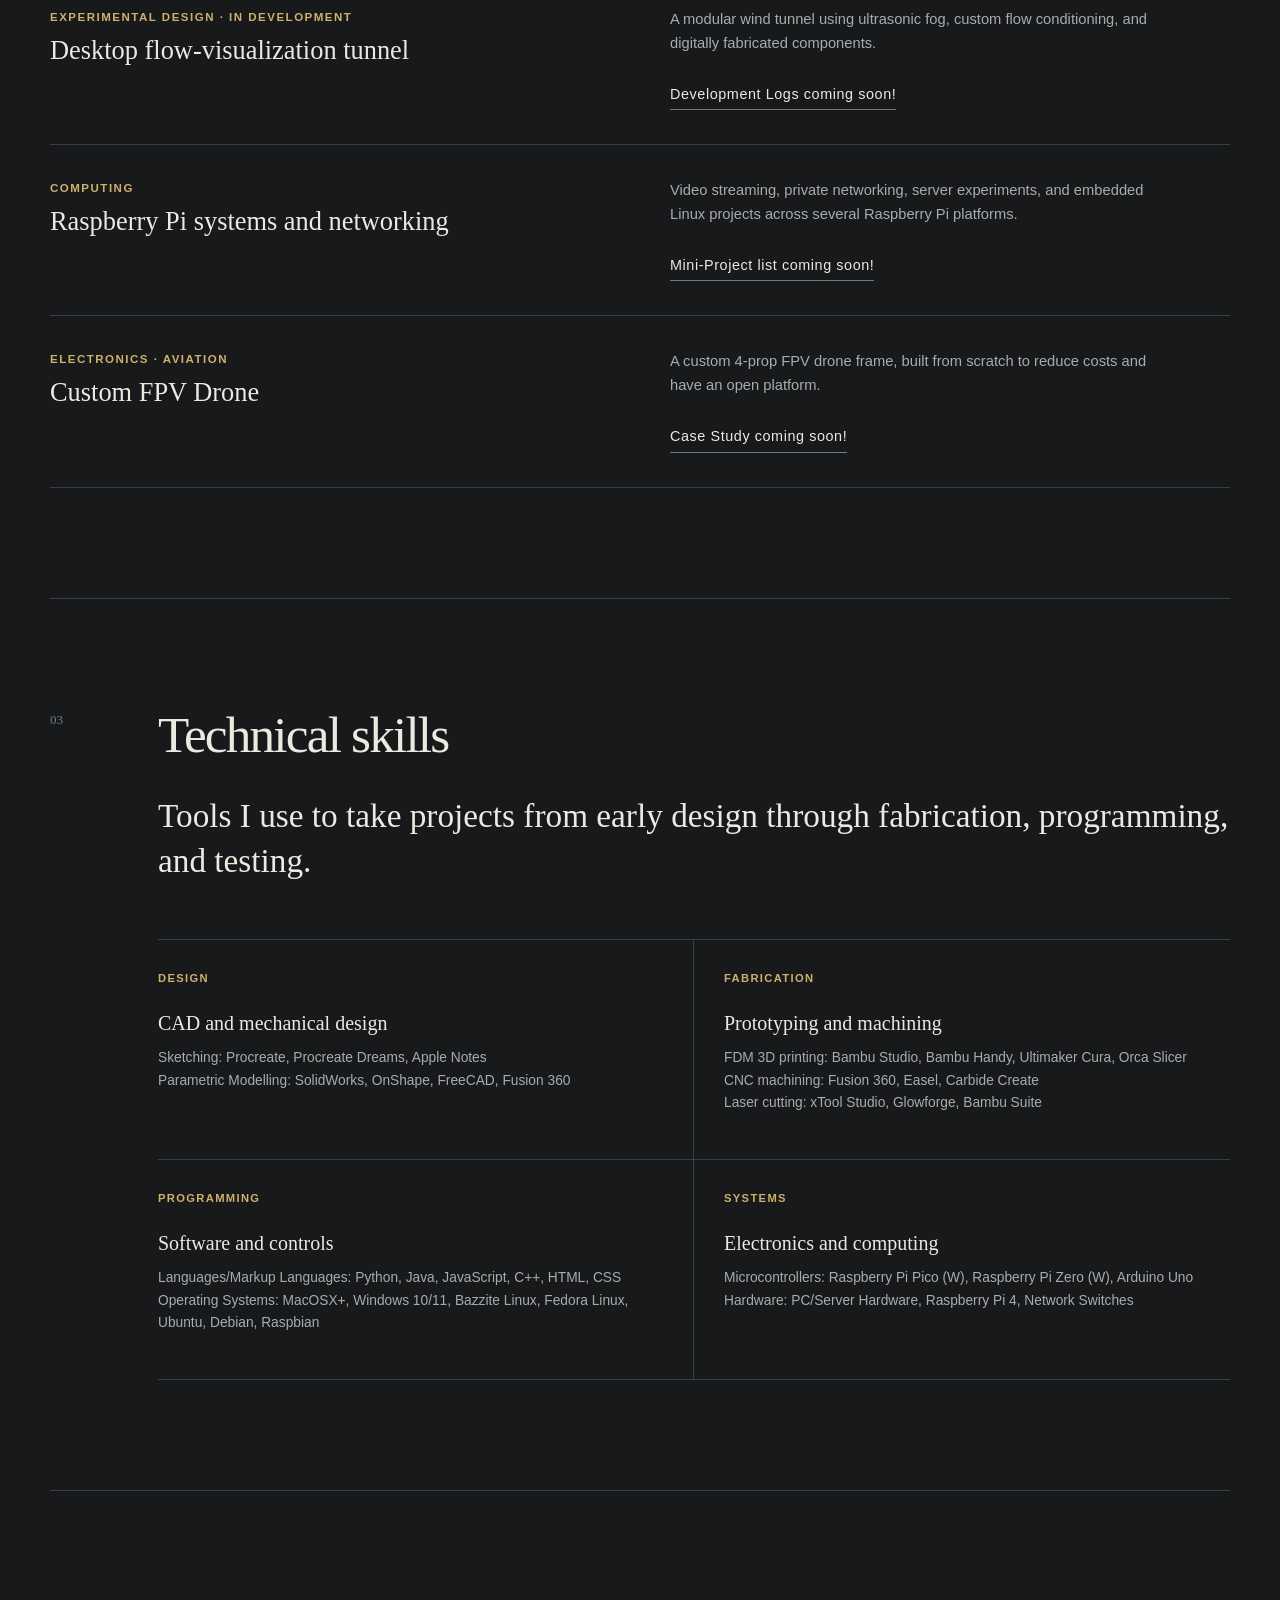
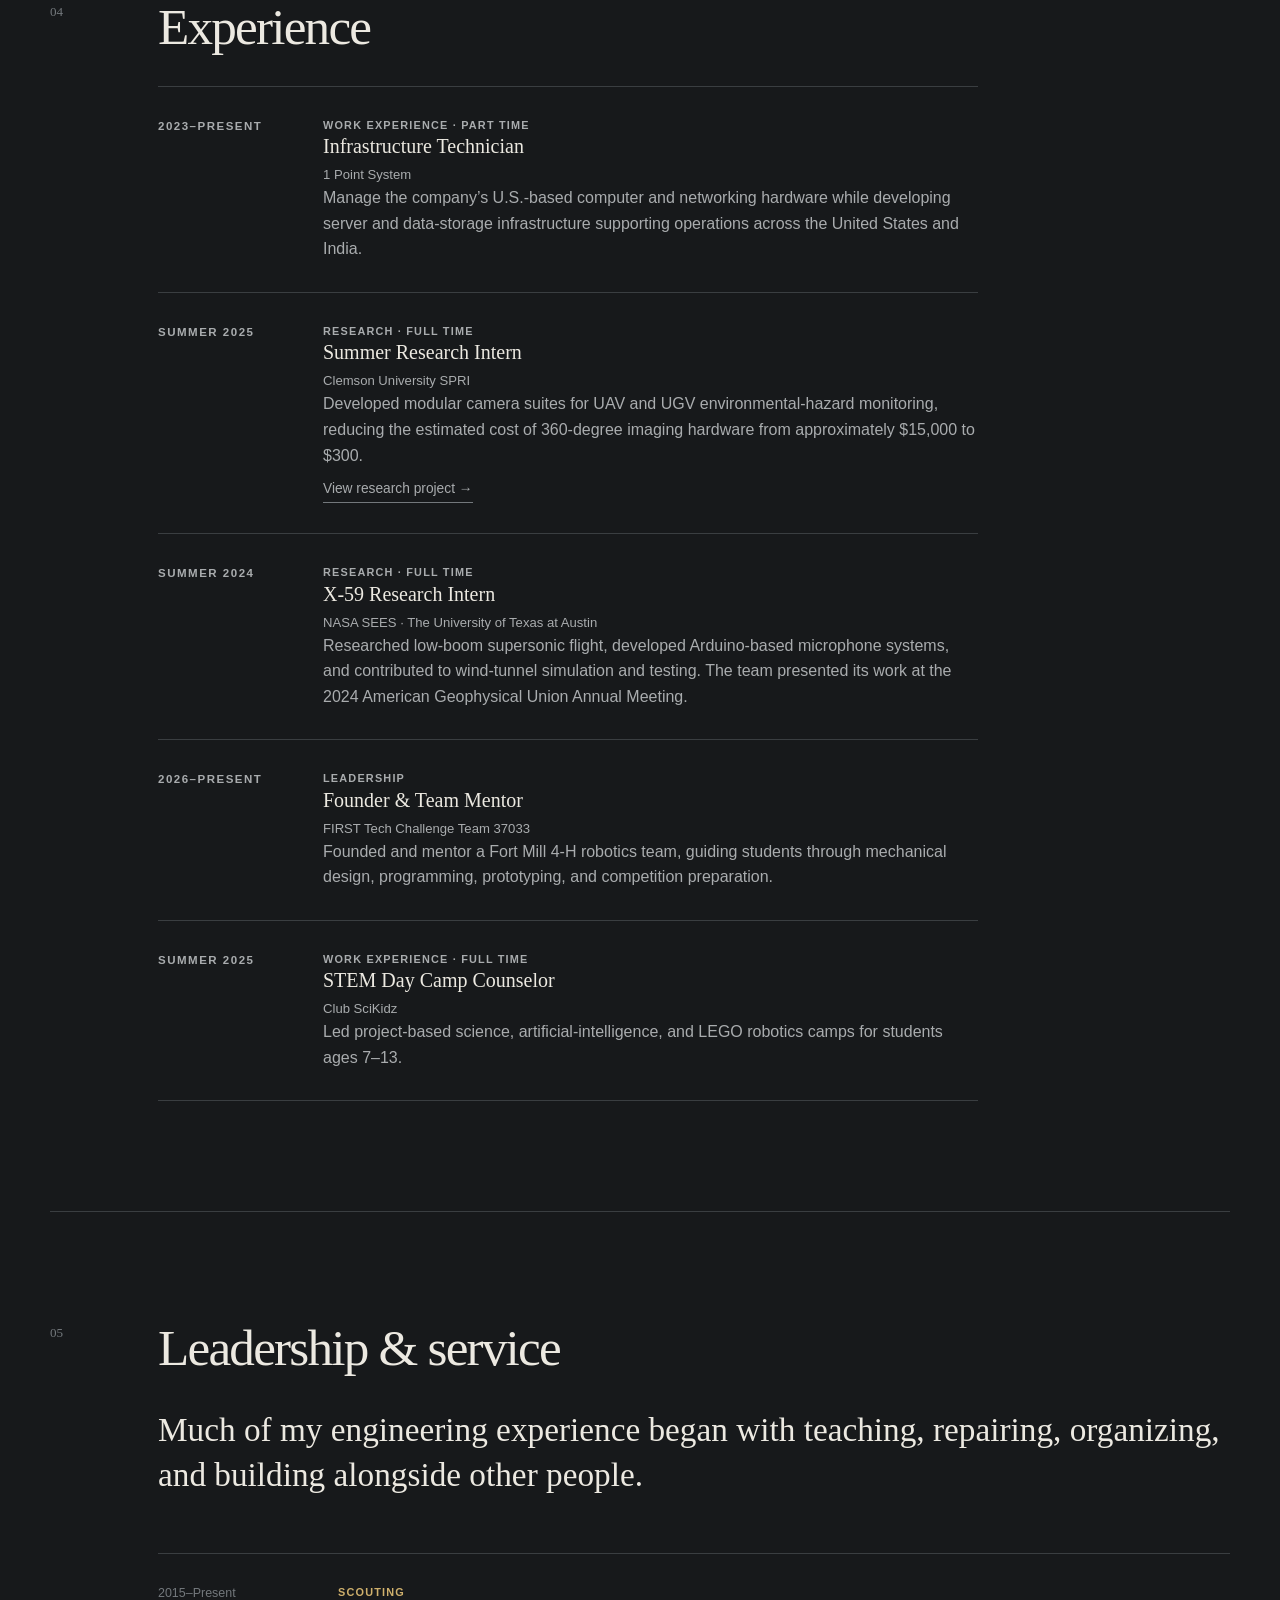
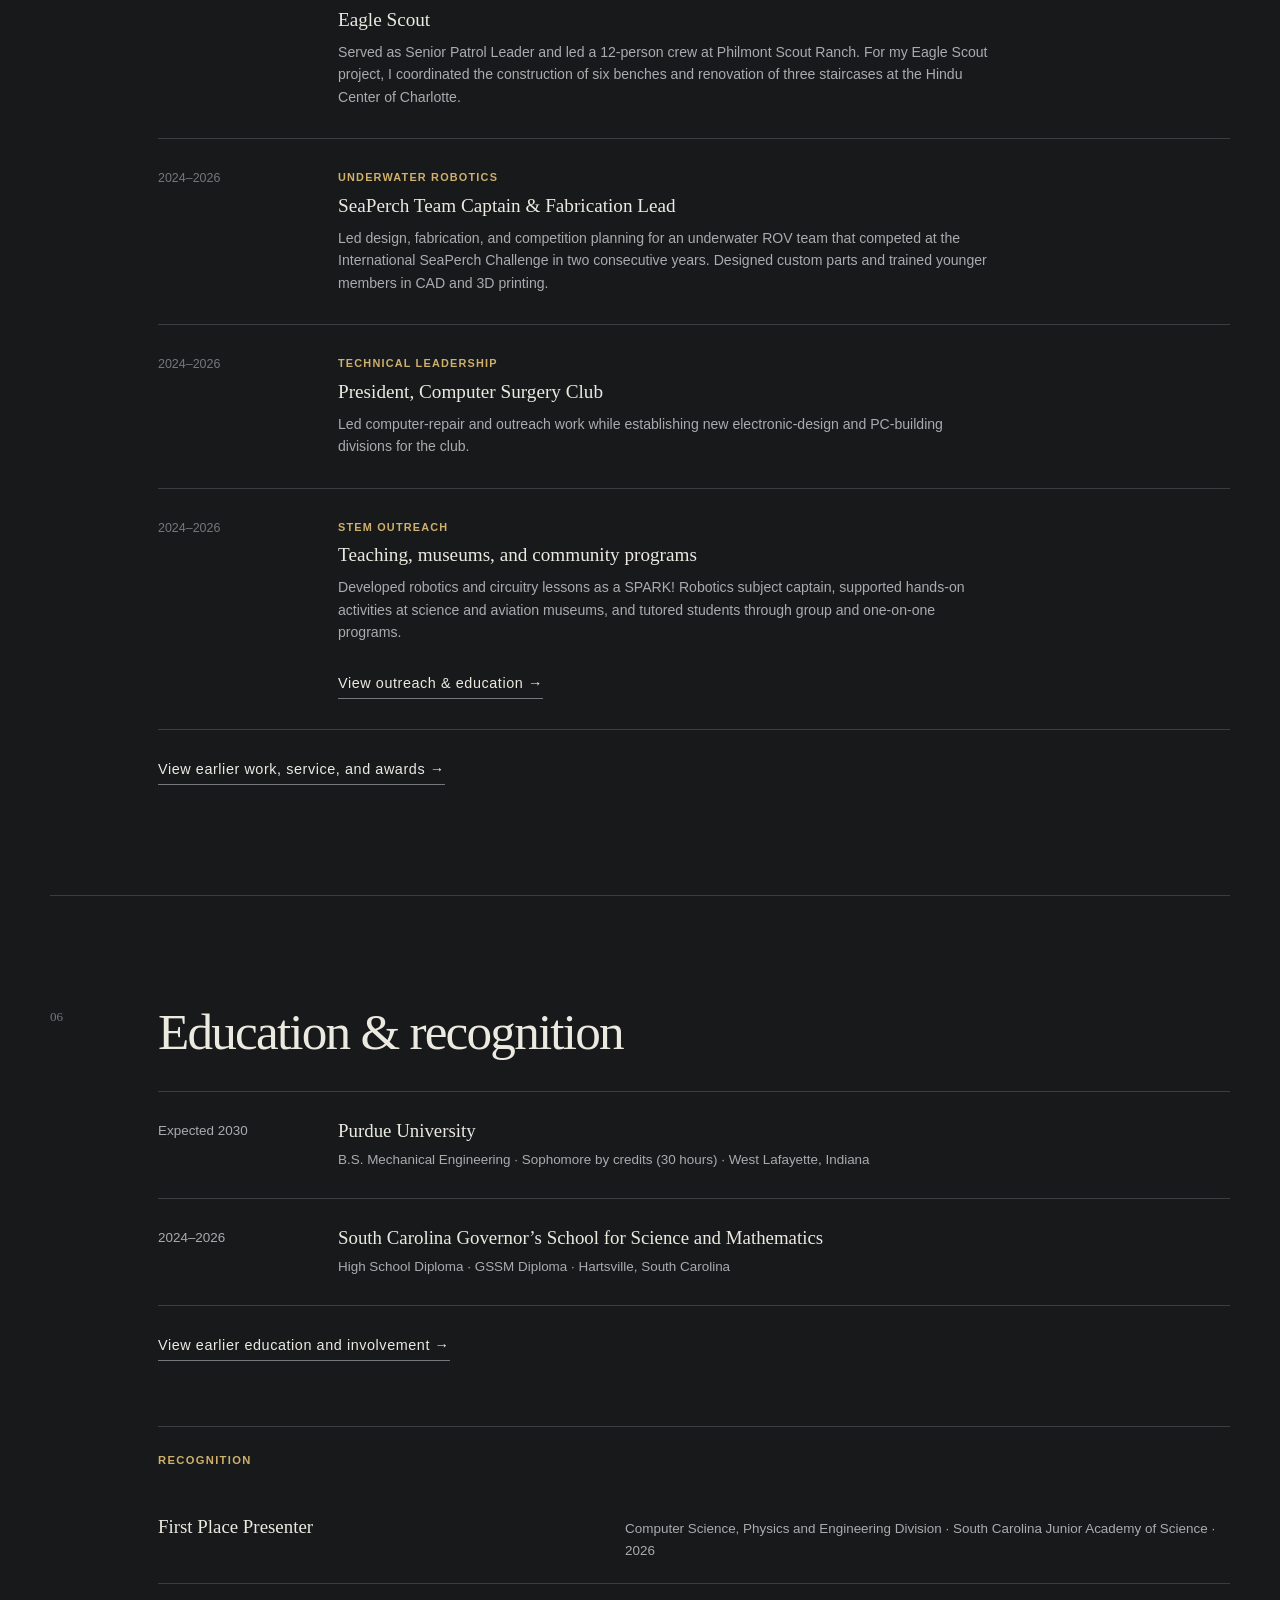
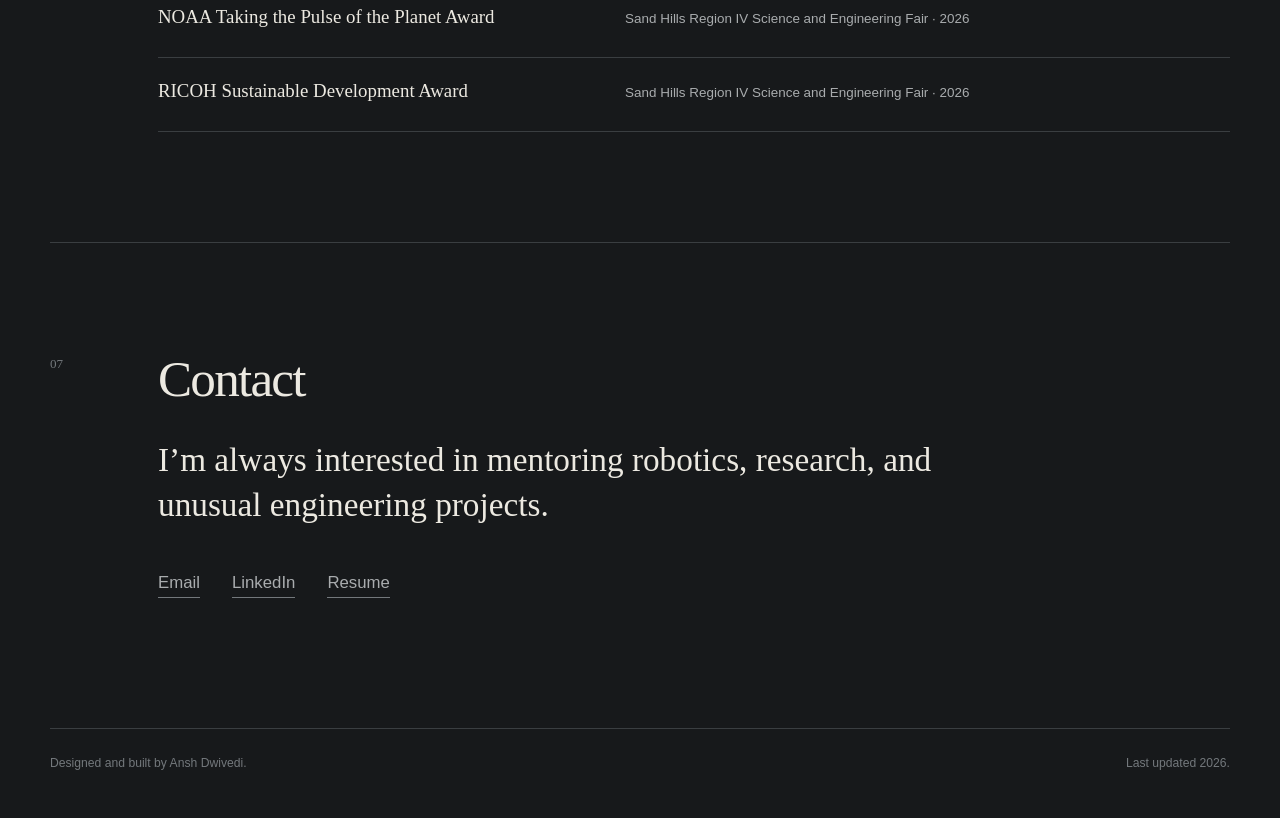
==== commit 371d72b1: "update both case studies" ====
--- a/index.html
+++ b/index.html
@@ -210,9 +210,10 @@
 </h3>
 
           <p>
-            A completely custom drum-style antweight combat robot built with 
-            3D-printed components and a custom electronics suite. Tested and competed in 
-            2 competitions with team “It Passed Inspection” through Purdue’s Railside Robotics club.
+            An invertible Plastic Ant Weight combat robot built by It Passed
+            Inspection for Purdue’s Railside Robotics club. Its chassis
+            survived repeated impacts, while a head-on hit split the drum and
+            informed a planned redesign.
           </p>
 
           <ul class="project-tags" aria-label="Project disciplines">
@@ -243,31 +244,6 @@
   <span class="case-study-link">Read case study →</span>
 </div>
 </a>
-<!--<a class="project-row-link" href="projects/plant-weight.html">-->
-<article class="project-row">
-  <div>
-    <p class="project-year">
-      Combat robotics · In development
-    </p>
-
-    <h3>Plastic Antweight Drum Robot</h3>
-  </div>
-
-  <div class="project-row-summary">
-    <p>
-      Developing a drum - style plastic antweight combat robot with team
-      “It Passed Inspection” through Purdue’s Railside Robotics club.
-    </p>
-
-    <p class="project-affiliation">
-      Railside Robotics · Team It Passed Inspection
-    </p>
-    <a class="case-study-link" href="404.html">
-  Development Logs coming soon!
-</a>
-  </div>
-</article>
-</a>
 
 <article class="project-row">
   <div>
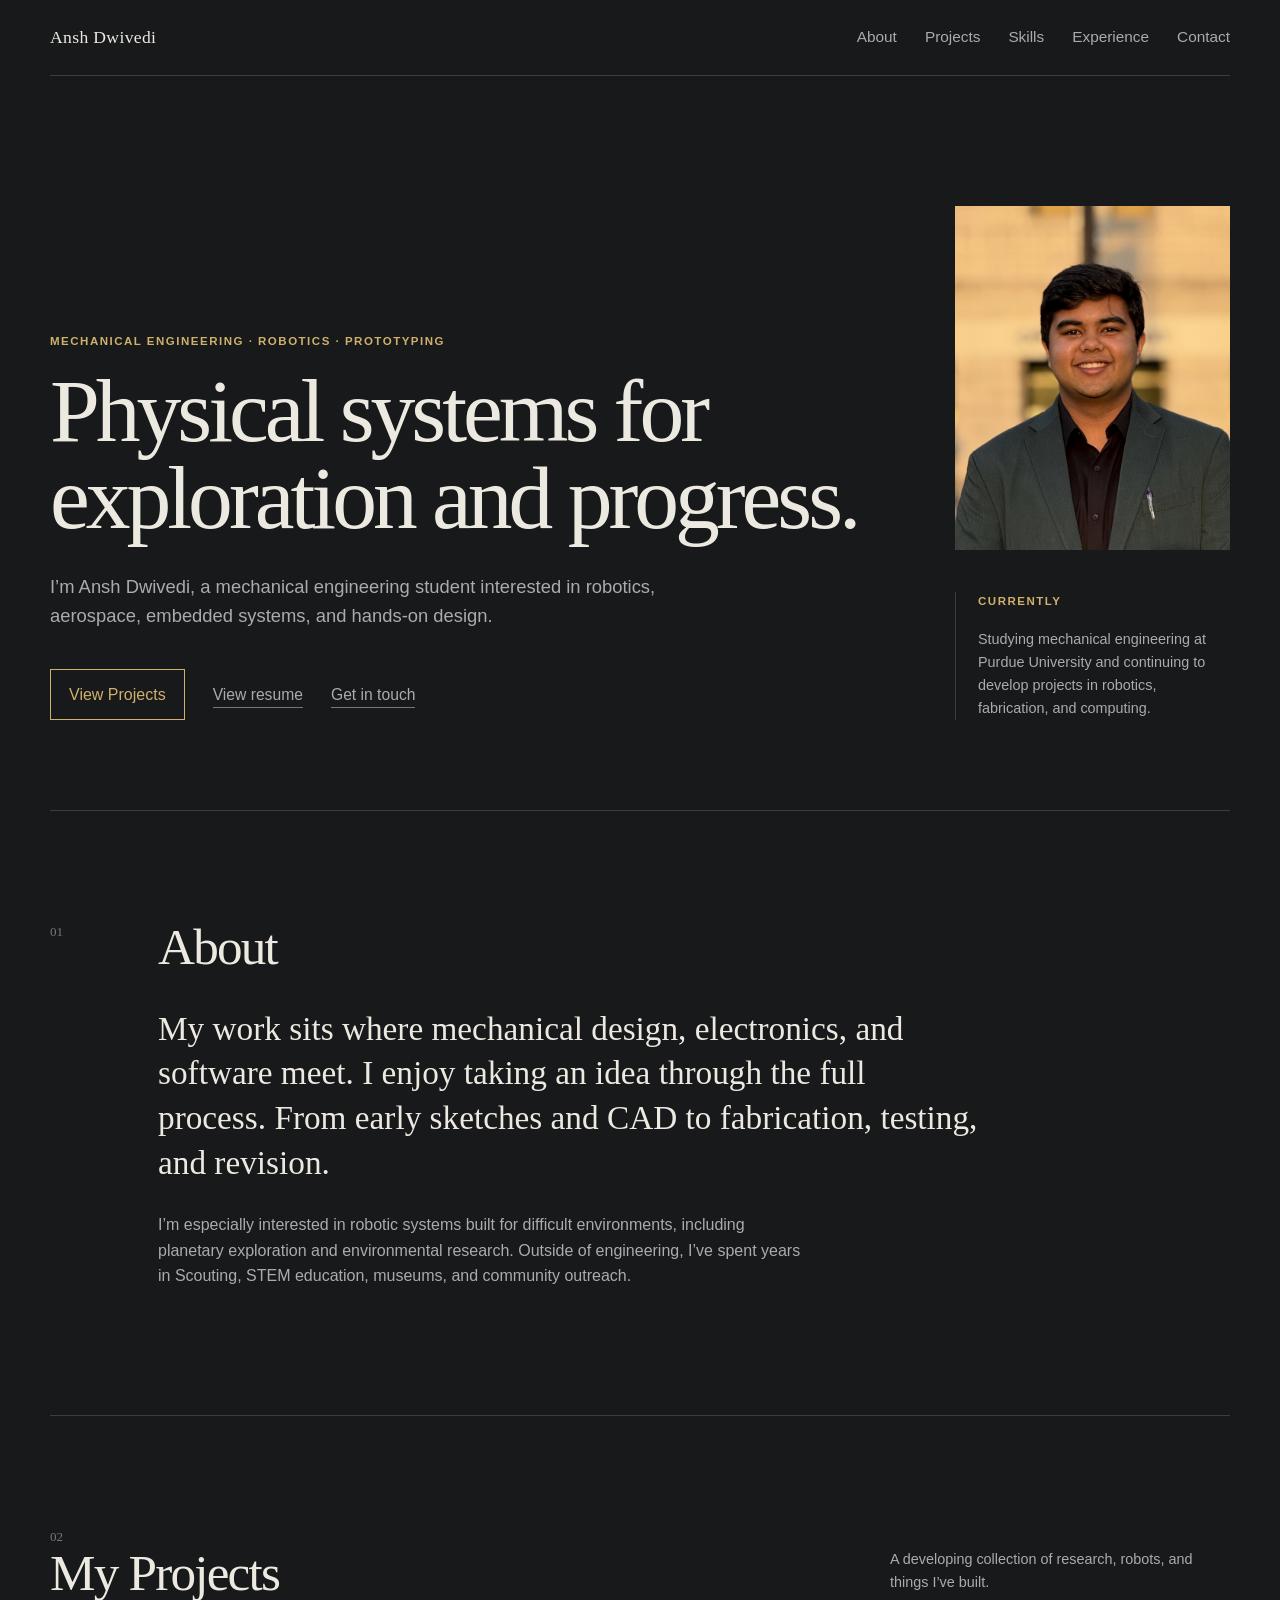
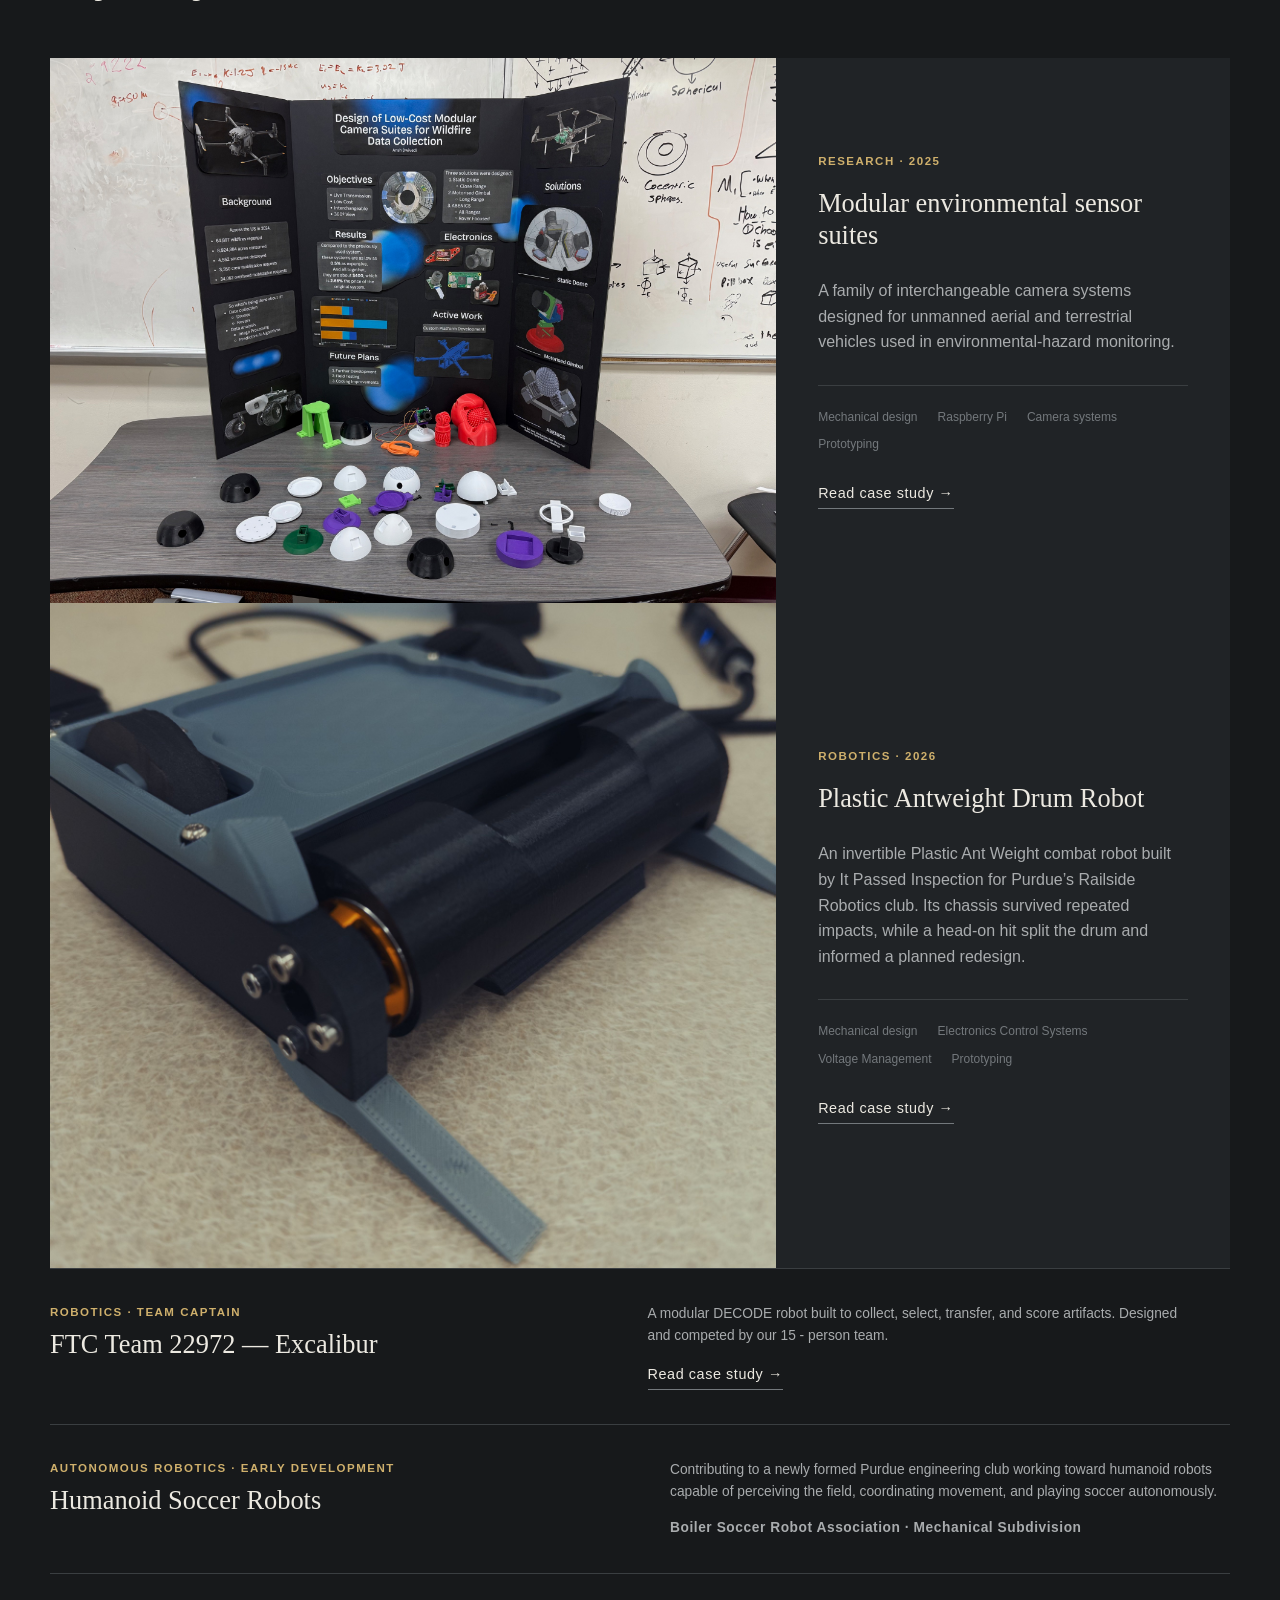
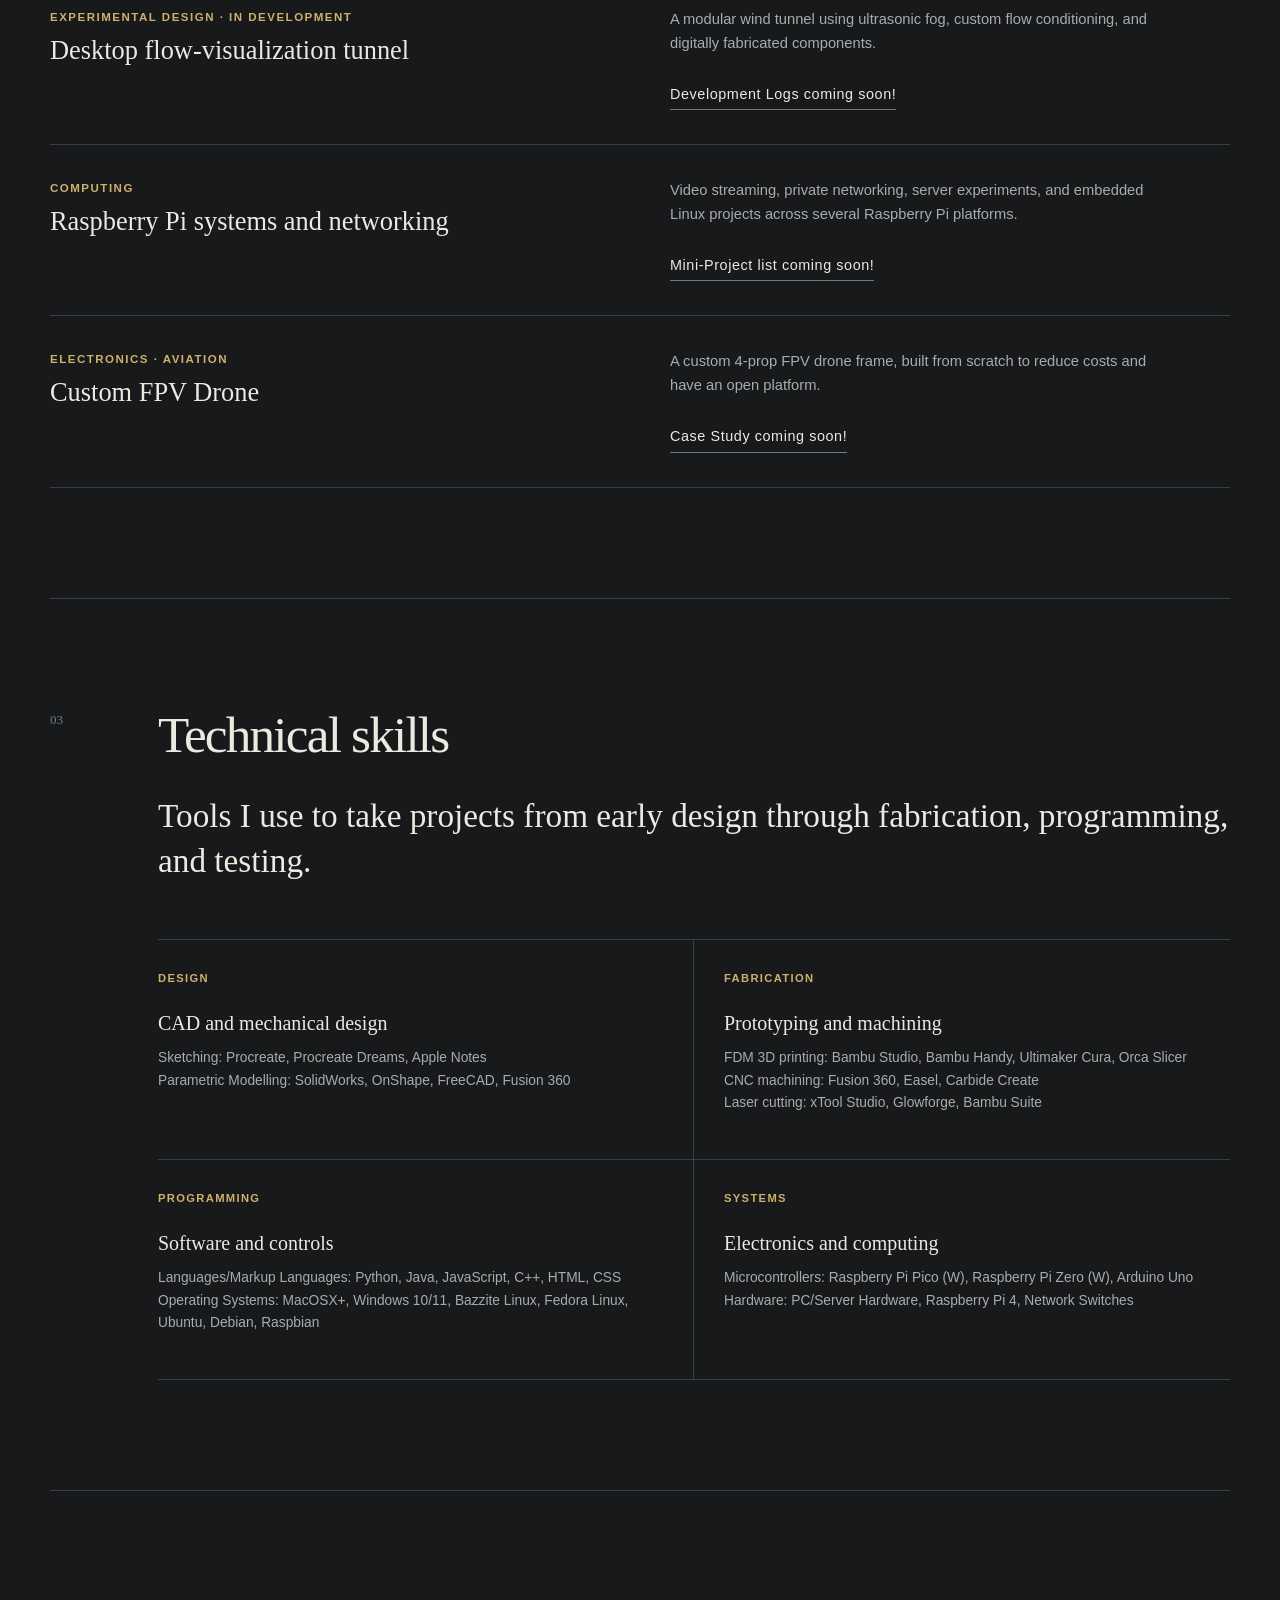
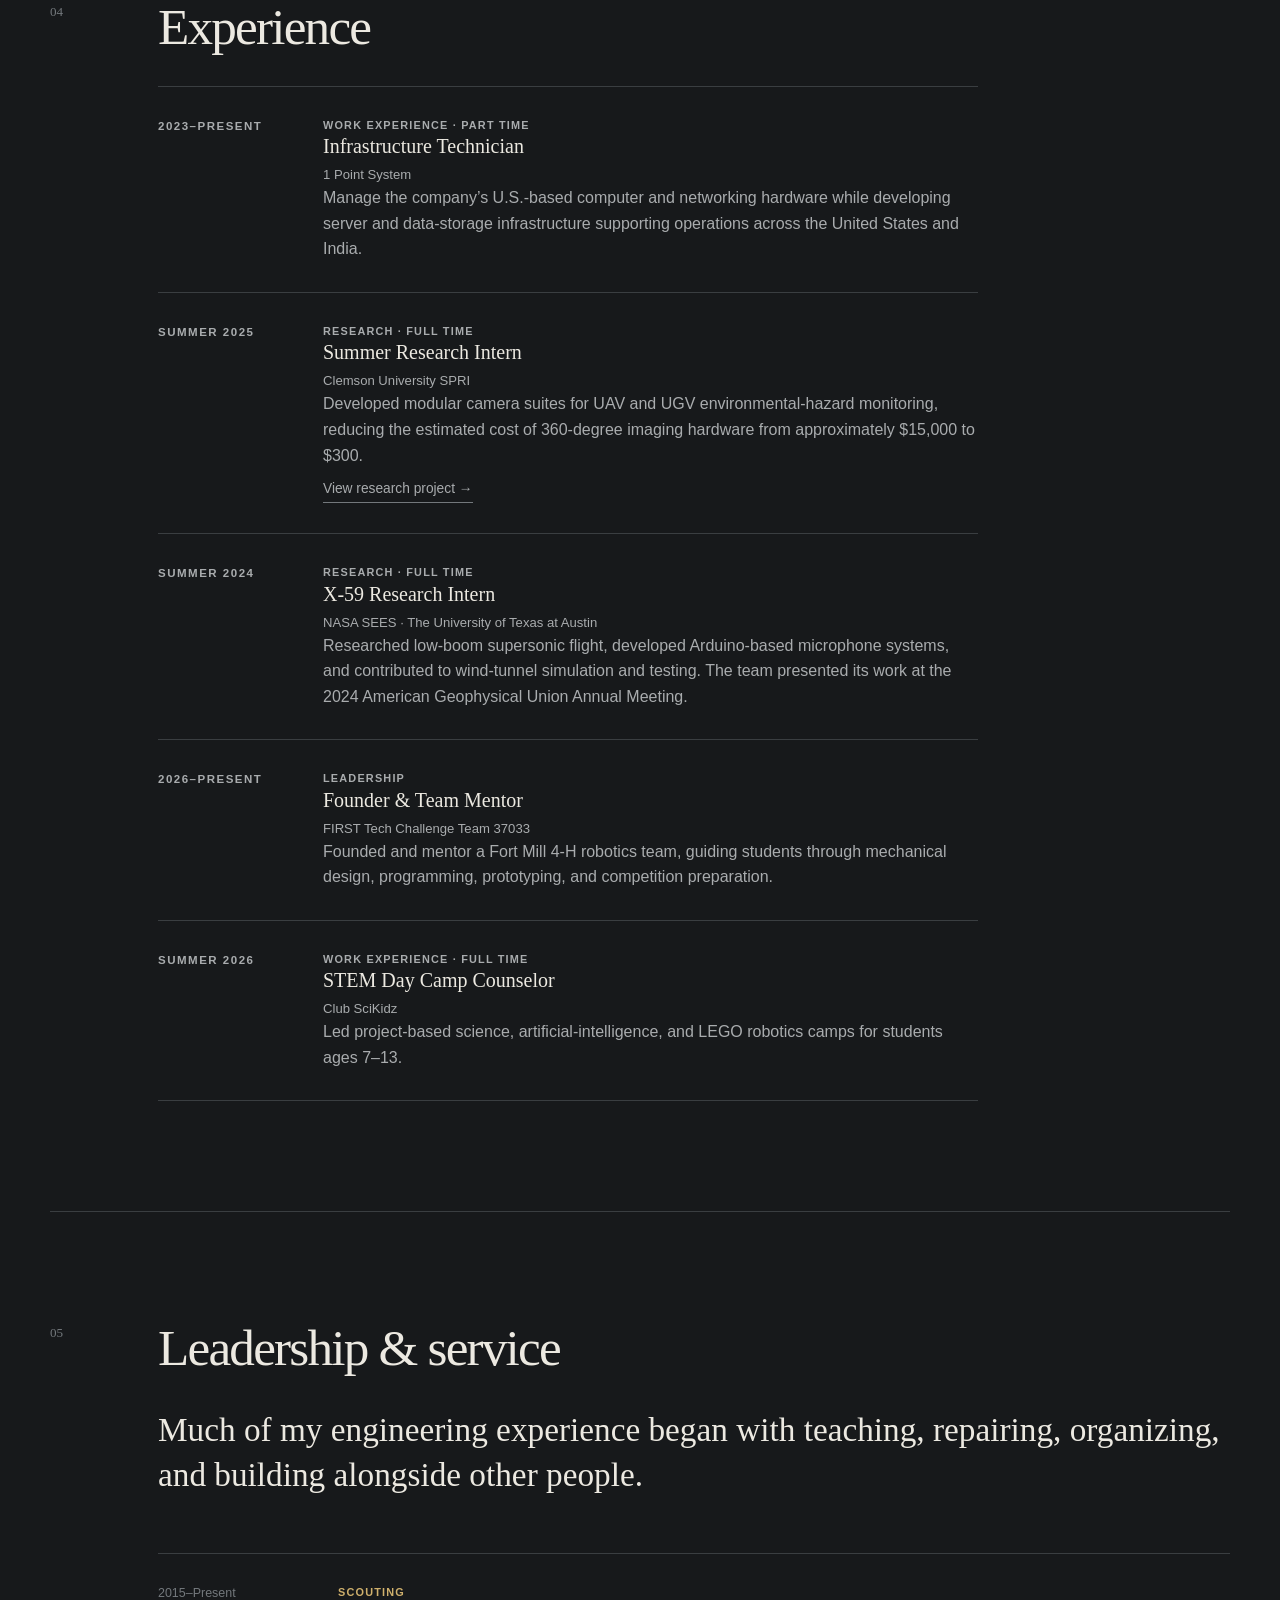
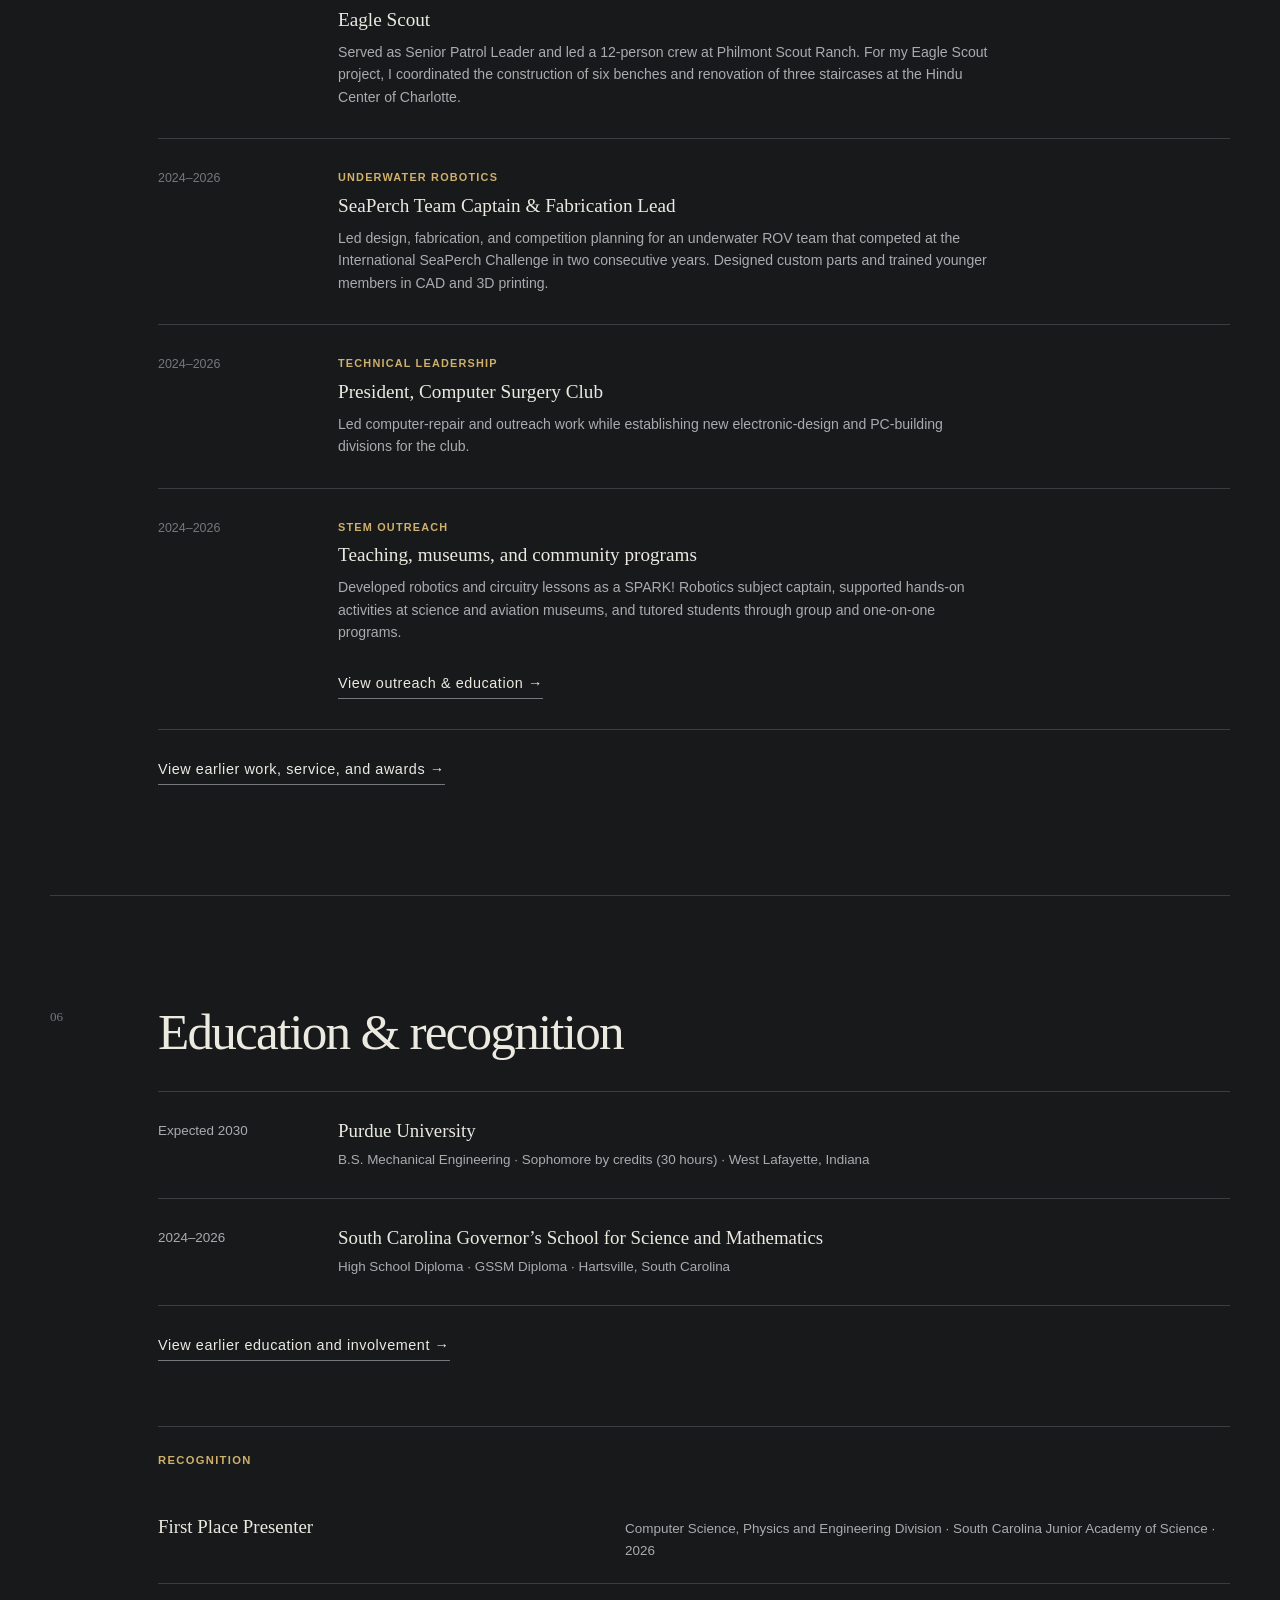
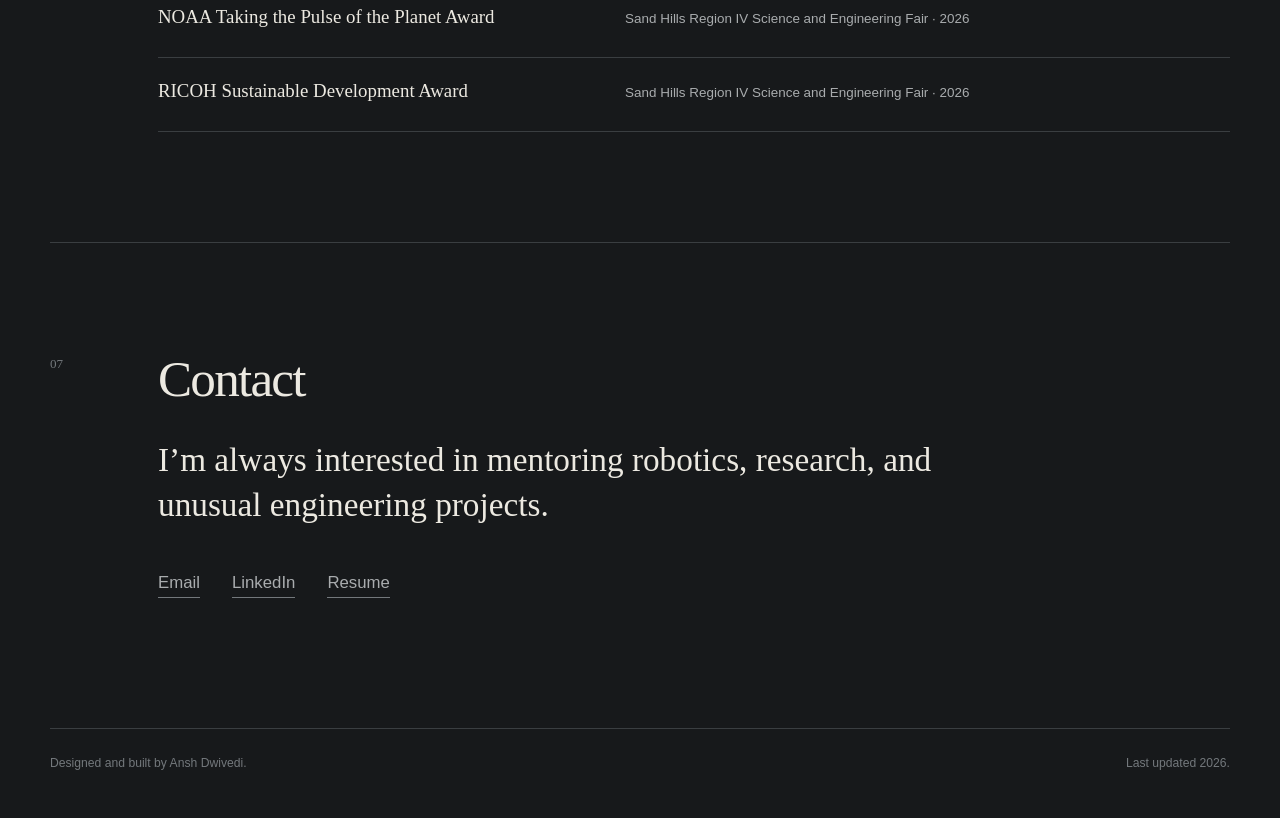
==== commit 52c920cb: "fixed scikidz date" ====
--- a/index.html
+++ b/index.html
@@ -437,7 +437,7 @@
     </div>
 
     <div class="experience-entry">
-      <p class="experience-date">Summer 2025</p>
+      <p class="experience-date">Summer 2026</p>
 
       <div>
         <p class="experience-type">Work Experience · Full Time</p>
